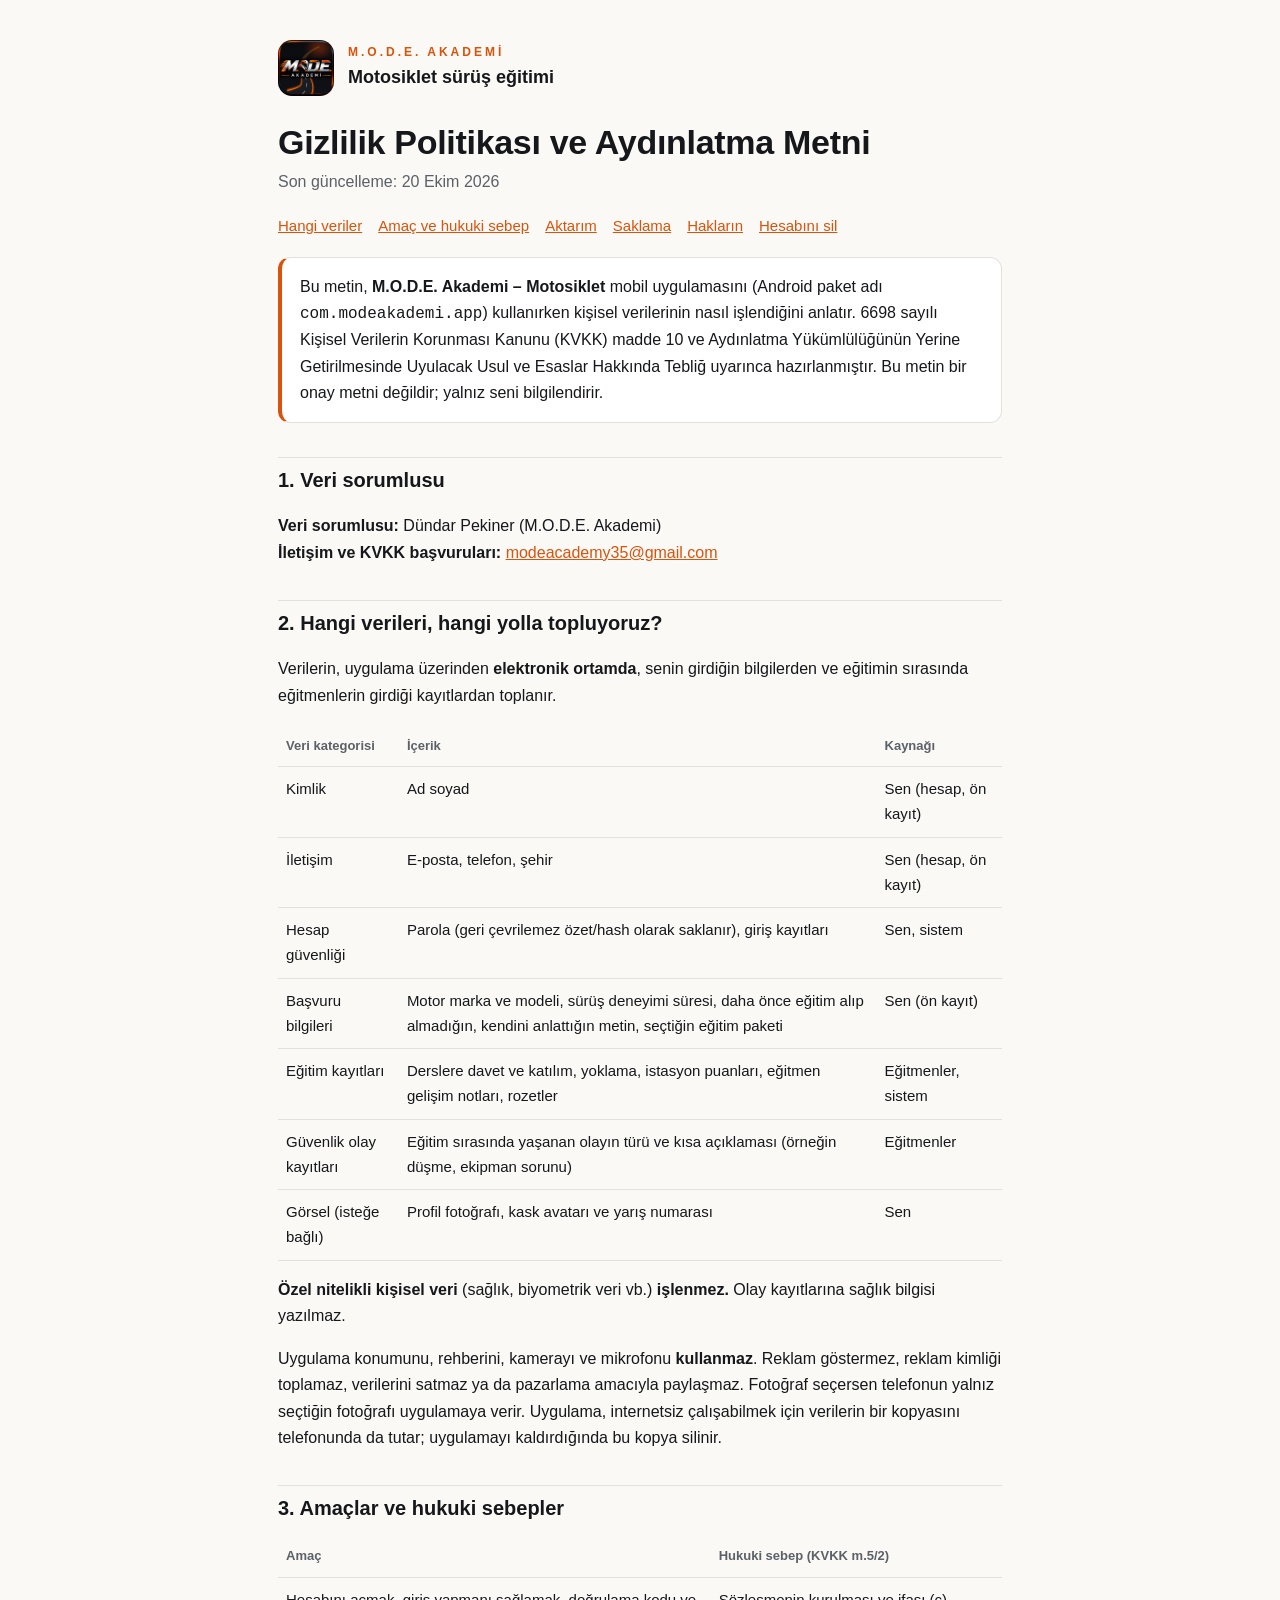
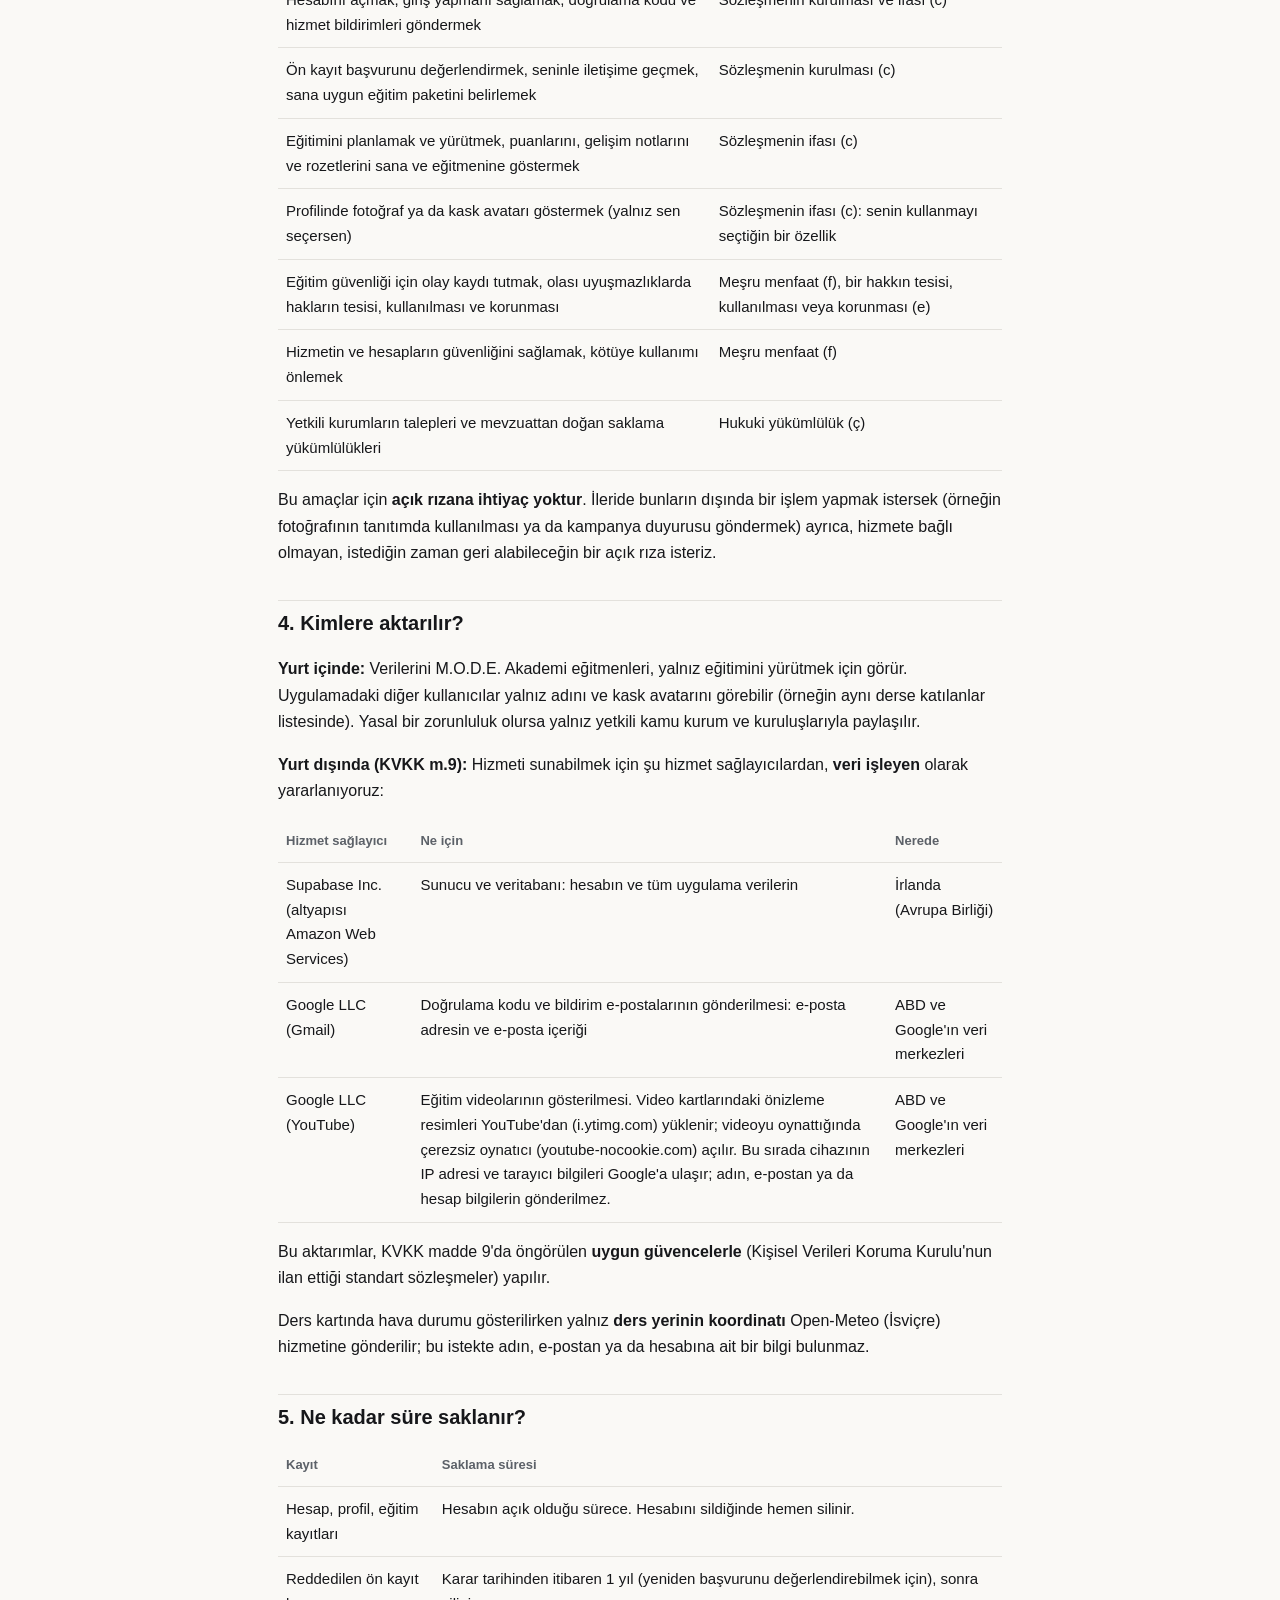
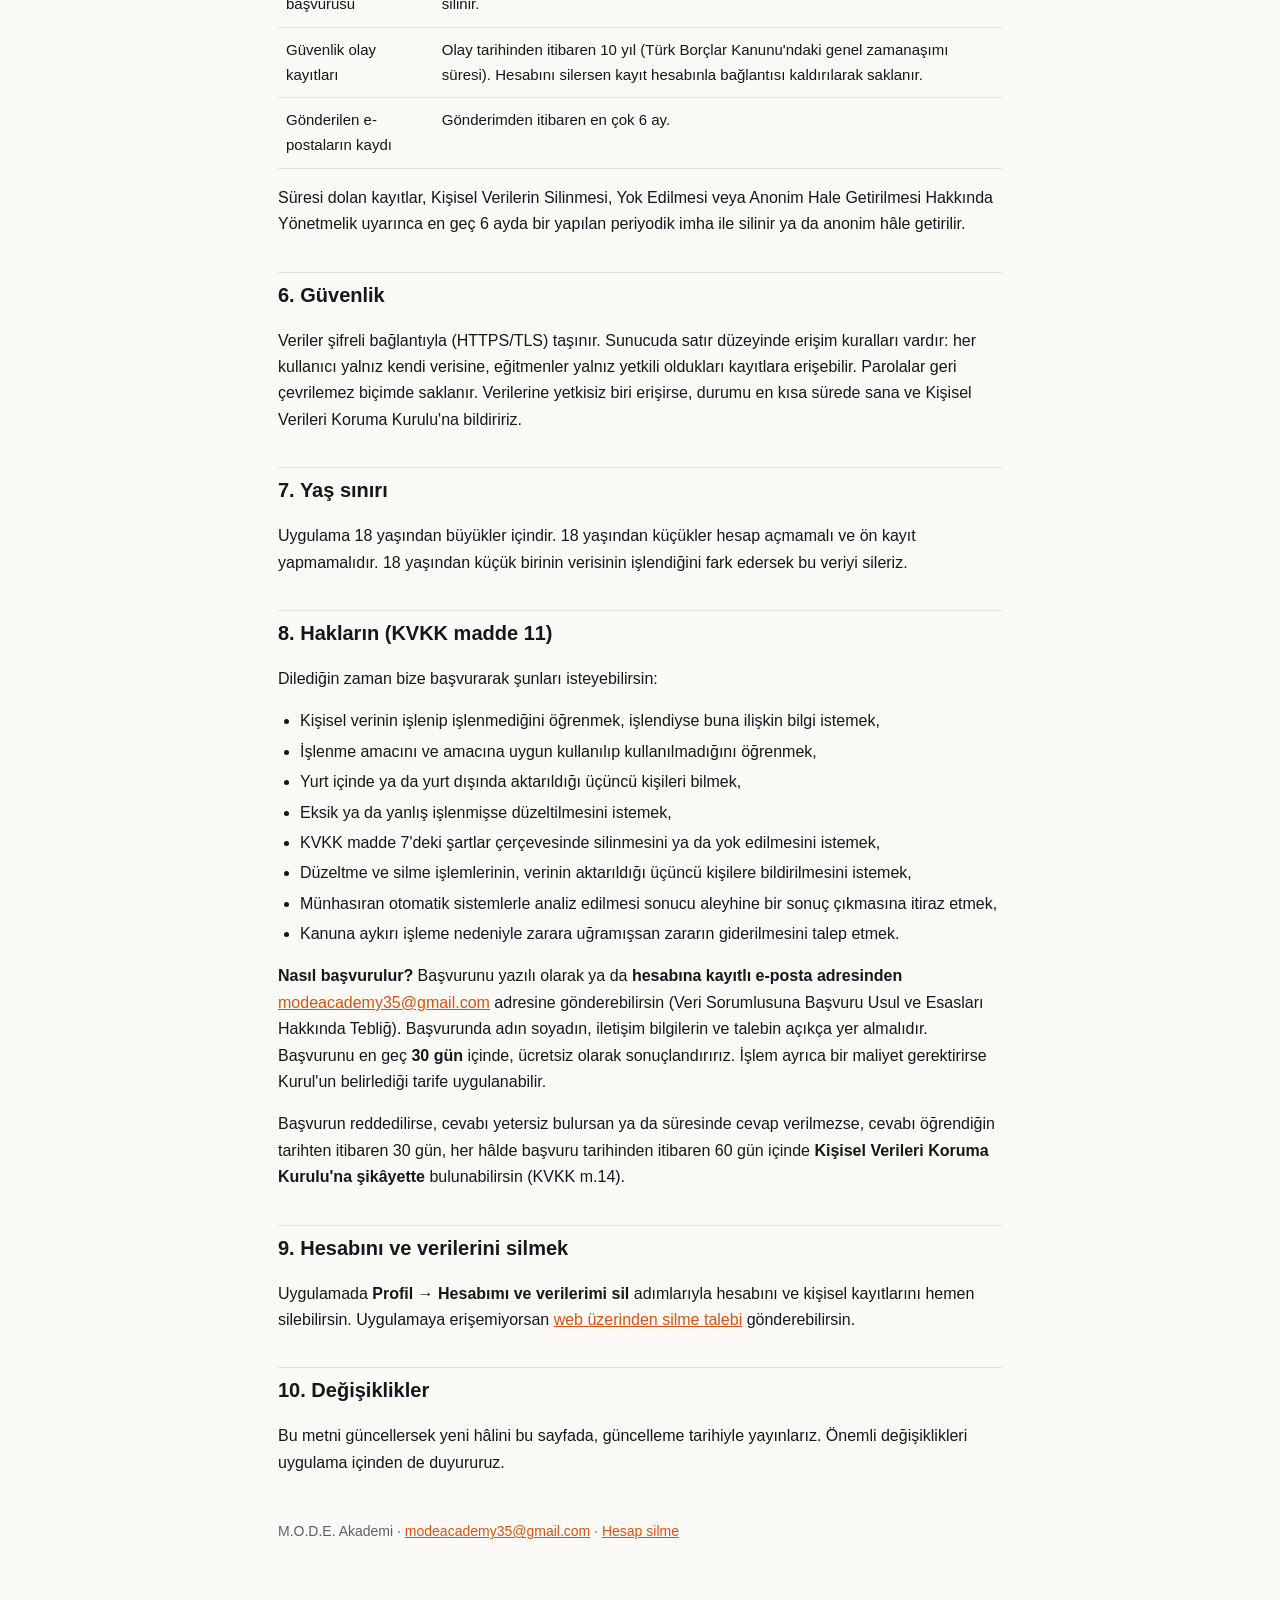
==== index.html @ f91e5f1d "Gizlilik: YouTube önizleme resimlerinin yüklenmesi doğru anlatıldı" ====
<!doctype html>
<html lang="tr">
<head>
<meta charset="utf-8">
<meta name="viewport" content="width=device-width,initial-scale=1">
<title>Gizlilik Politikası · M.O.D.E. Akademi</title>
<meta name="description" content="M.O.D.E. Akademi motosiklet sürüş eğitimi uygulamasının gizlilik politikası ve KVKK aydınlatma metni.">
<link rel="stylesheet" href="stil.css">
<link rel="icon" href="logo.png">
</head>
<body><div class="w">
<header><img src="logo.png" alt="M.O.D.E. Akademi logosu"><div><div class="k">M.O.D.E. Akademi</div><div class="t">Motosiklet sürüş eğitimi</div></div></header>

<h1>Gizlilik Politikası ve Aydınlatma Metni</h1>
<div class="mu">Son güncelleme: 20 Ekim 2026</div>
<nav><a href="#veriler">Hangi veriler</a><a href="#amac">Amaç ve hukuki sebep</a><a href="#aktarim">Aktarım</a><a href="#sure">Saklama</a><a href="#haklar">Hakların</a><a href="hesap-silme.html">Hesabını sil</a></nav>

<div class="box">Bu metin, <b>M.O.D.E. Akademi – Motosiklet</b> mobil uygulamasını (Android paket adı <code>com.modeakademi.app</code>) kullanırken kişisel verilerinin nasıl işlendiğini anlatır. 6698 sayılı Kişisel Verilerin Korunması Kanunu (KVKK) madde 10 ve Aydınlatma Yükümlülüğünün Yerine Getirilmesinde Uyulacak Usul ve Esaslar Hakkında Tebliğ uyarınca hazırlanmıştır. Bu metin bir onay metni değildir; yalnız seni bilgilendirir.</div>

<h2>1. Veri sorumlusu</h2>
<p><b>Veri sorumlusu:</b> Dündar Pekiner (M.O.D.E. Akademi)<br>
<b>İletişim ve KVKK başvuruları:</b> <a href="mailto:modeacademy35@gmail.com">modeacademy35@gmail.com</a></p>

<h2 id="veriler">2. Hangi verileri, hangi yolla topluyoruz?</h2>
<p>Verilerin, uygulama üzerinden <b>elektronik ortamda</b>, senin girdiğin bilgilerden ve eğitimin sırasında eğitmenlerin girdiği kayıtlardan toplanır.</p>
<table>
<thead><tr><th>Veri kategorisi</th><th>İçerik</th><th>Kaynağı</th></tr></thead>
<tbody>
<tr><td>Kimlik</td><td>Ad soyad</td><td>Sen (hesap, ön kayıt)</td></tr>
<tr><td>İletişim</td><td>E-posta, telefon, şehir</td><td>Sen (hesap, ön kayıt)</td></tr>
<tr><td>Hesap güvenliği</td><td>Parola (geri çevrilemez özet/hash olarak saklanır), giriş kayıtları</td><td>Sen, sistem</td></tr>
<tr><td>Başvuru bilgileri</td><td>Motor marka ve modeli, sürüş deneyimi süresi, daha önce eğitim alıp almadığın, kendini anlattığın metin, seçtiğin eğitim paketi</td><td>Sen (ön kayıt)</td></tr>
<tr><td>Eğitim kayıtları</td><td>Derslere davet ve katılım, yoklama, istasyon puanları, eğitmen gelişim notları, rozetler</td><td>Eğitmenler, sistem</td></tr>
<tr><td>Güvenlik olay kayıtları</td><td>Eğitim sırasında yaşanan olayın türü ve kısa açıklaması (örneğin düşme, ekipman sorunu)</td><td>Eğitmenler</td></tr>
<tr><td>Görsel (isteğe bağlı)</td><td>Profil fotoğrafı, kask avatarı ve yarış numarası</td><td>Sen</td></tr>
</tbody>
</table>
<p><b>Özel nitelikli kişisel veri</b> (sağlık, biyometrik veri vb.) <b>işlenmez.</b> Olay kayıtlarına sağlık bilgisi yazılmaz.</p>
<p>Uygulama konumunu, rehberini, kamerayı ve mikrofonu <b>kullanmaz</b>. Reklam göstermez, reklam kimliği toplamaz, verilerini satmaz ya da pazarlama amacıyla paylaşmaz. Fotoğraf seçersen telefonun yalnız seçtiğin fotoğrafı uygulamaya verir. Uygulama, internetsiz çalışabilmek için verilerin bir kopyasını telefonunda da tutar; uygulamayı kaldırdığında bu kopya silinir.</p>

<h2 id="amac">3. Amaçlar ve hukuki sebepler</h2>
<table>
<thead><tr><th>Amaç</th><th>Hukuki sebep (KVKK m.5/2)</th></tr></thead>
<tbody>
<tr><td>Hesabını açmak, giriş yapmanı sağlamak, doğrulama kodu ve hizmet bildirimleri göndermek</td><td>Sözleşmenin kurulması ve ifası (c)</td></tr>
<tr><td>Ön kayıt başvurunu değerlendirmek, seninle iletişime geçmek, sana uygun eğitim paketini belirlemek</td><td>Sözleşmenin kurulması (c)</td></tr>
<tr><td>Eğitimini planlamak ve yürütmek, puanlarını, gelişim notlarını ve rozetlerini sana ve eğitmenine göstermek</td><td>Sözleşmenin ifası (c)</td></tr>
<tr><td>Profilinde fotoğraf ya da kask avatarı göstermek (yalnız sen seçersen)</td><td>Sözleşmenin ifası (c): senin kullanmayı seçtiğin bir özellik</td></tr>
<tr><td>Eğitim güvenliği için olay kaydı tutmak, olası uyuşmazlıklarda hakların tesisi, kullanılması ve korunması</td><td>Meşru menfaat (f), bir hakkın tesisi, kullanılması veya korunması (e)</td></tr>
<tr><td>Hizmetin ve hesapların güvenliğini sağlamak, kötüye kullanımı önlemek</td><td>Meşru menfaat (f)</td></tr>
<tr><td>Yetkili kurumların talepleri ve mevzuattan doğan saklama yükümlülükleri</td><td>Hukuki yükümlülük (ç)</td></tr>
</tbody>
</table>
<p>Bu amaçlar için <b>açık rızana ihtiyaç yoktur</b>. İleride bunların dışında bir işlem yapmak istersek (örneğin fotoğrafının tanıtımda kullanılması ya da kampanya duyurusu göndermek) ayrıca, hizmete bağlı olmayan, istediğin zaman geri alabileceğin bir açık rıza isteriz.</p>

<h2 id="aktarim">4. Kimlere aktarılır?</h2>
<p><b>Yurt içinde:</b> Verilerini M.O.D.E. Akademi eğitmenleri, yalnız eğitimini yürütmek için görür. Uygulamadaki diğer kullanıcılar yalnız adını ve kask avatarını görebilir (örneğin aynı derse katılanlar listesinde). Yasal bir zorunluluk olursa yalnız yetkili kamu kurum ve kuruluşlarıyla paylaşılır.</p>
<p><b>Yurt dışında (KVKK m.9):</b> Hizmeti sunabilmek için şu hizmet sağlayıcılardan, <b>veri işleyen</b> olarak yararlanıyoruz:</p>
<table>
<thead><tr><th>Hizmet sağlayıcı</th><th>Ne için</th><th>Nerede</th></tr></thead>
<tbody>
<tr><td>Supabase Inc. (altyapısı Amazon Web Services)</td><td>Sunucu ve veritabanı: hesabın ve tüm uygulama verilerin</td><td>İrlanda (Avrupa Birliği)</td></tr>
<tr><td>Google LLC (Gmail)</td><td>Doğrulama kodu ve bildirim e-postalarının gönderilmesi: e-posta adresin ve e-posta içeriği</td><td>ABD ve Google'ın veri merkezleri</td></tr>
<tr><td>Google LLC (YouTube)</td><td>Eğitim videolarının gösterilmesi. Video kartlarındaki önizleme resimleri YouTube'dan (i.ytimg.com) yüklenir; videoyu oynattığında çerezsiz oynatıcı (youtube-nocookie.com) açılır. Bu sırada cihazının IP adresi ve tarayıcı bilgileri Google'a ulaşır; adın, e-postan ya da hesap bilgilerin gönderilmez.</td><td>ABD ve Google'ın veri merkezleri</td></tr>
</tbody>
</table>
<p>Bu aktarımlar, KVKK madde 9'da öngörülen <b>uygun güvencelerle</b> (Kişisel Verileri Koruma Kurulu'nun ilan ettiği standart sözleşmeler) yapılır.</p>
<p>Ders kartında hava durumu gösterilirken yalnız <b>ders yerinin koordinatı</b> Open-Meteo (İsviçre) hizmetine gönderilir; bu istekte adın, e-postan ya da hesabına ait bir bilgi bulunmaz.</p>

<h2 id="sure">5. Ne kadar süre saklanır?</h2>
<table>
<thead><tr><th>Kayıt</th><th>Saklama süresi</th></tr></thead>
<tbody>
<tr><td>Hesap, profil, eğitim kayıtları</td><td>Hesabın açık olduğu sürece. Hesabını sildiğinde hemen silinir.</td></tr>
<tr><td>Reddedilen ön kayıt başvurusu</td><td>Karar tarihinden itibaren 1 yıl (yeniden başvurunu değerlendirebilmek için), sonra silinir.</td></tr>
<tr><td>Güvenlik olay kayıtları</td><td>Olay tarihinden itibaren 10 yıl (Türk Borçlar Kanunu'ndaki genel zamanaşımı süresi). Hesabını silersen kayıt hesabınla bağlantısı kaldırılarak saklanır.</td></tr>
<tr><td>Gönderilen e-postaların kaydı</td><td>Gönderimden itibaren en çok 6 ay.</td></tr>
</tbody>
</table>
<p>Süresi dolan kayıtlar, Kişisel Verilerin Silinmesi, Yok Edilmesi veya Anonim Hale Getirilmesi Hakkında Yönetmelik uyarınca en geç 6 ayda bir yapılan periyodik imha ile silinir ya da anonim hâle getirilir.</p>

<h2>6. Güvenlik</h2>
<p>Veriler şifreli bağlantıyla (HTTPS/TLS) taşınır. Sunucuda satır düzeyinde erişim kuralları vardır: her kullanıcı yalnız kendi verisine, eğitmenler yalnız yetkili oldukları kayıtlara erişebilir. Parolalar geri çevrilemez biçimde saklanır. Verilerine yetkisiz biri erişirse, durumu en kısa sürede sana ve Kişisel Verileri Koruma Kurulu'na bildiririz.</p>

<h2>7. Yaş sınırı</h2>
<p>Uygulama 18 yaşından büyükler içindir. 18 yaşından küçükler hesap açmamalı ve ön kayıt yapmamalıdır. 18 yaşından küçük birinin verisinin işlendiğini fark edersek bu veriyi sileriz.</p>

<h2 id="haklar">8. Hakların (KVKK madde 11)</h2>
<p>Dilediğin zaman bize başvurarak şunları isteyebilirsin:</p>
<ul>
<li>Kişisel verinin işlenip işlenmediğini öğrenmek, işlendiyse buna ilişkin bilgi istemek,</li>
<li>İşlenme amacını ve amacına uygun kullanılıp kullanılmadığını öğrenmek,</li>
<li>Yurt içinde ya da yurt dışında aktarıldığı üçüncü kişileri bilmek,</li>
<li>Eksik ya da yanlış işlenmişse düzeltilmesini istemek,</li>
<li>KVKK madde 7'deki şartlar çerçevesinde silinmesini ya da yok edilmesini istemek,</li>
<li>Düzeltme ve silme işlemlerinin, verinin aktarıldığı üçüncü kişilere bildirilmesini istemek,</li>
<li>Münhasıran otomatik sistemlerle analiz edilmesi sonucu aleyhine bir sonuç çıkmasına itiraz etmek,</li>
<li>Kanuna aykırı işleme nedeniyle zarara uğramışsan zararın giderilmesini talep etmek.</li>
</ul>
<p><b>Nasıl başvurulur?</b> Başvurunu yazılı olarak ya da <b>hesabına kayıtlı e-posta adresinden</b> <a href="mailto:modeacademy35@gmail.com">modeacademy35@gmail.com</a> adresine gönderebilirsin (Veri Sorumlusuna Başvuru Usul ve Esasları Hakkında Tebliğ). Başvurunda adın soyadın, iletişim bilgilerin ve talebin açıkça yer almalıdır. Başvurunu en geç <b>30 gün</b> içinde, ücretsiz olarak sonuçlandırırız. İşlem ayrıca bir maliyet gerektirirse Kurul'un belirlediği tarife uygulanabilir.</p>
<p>Başvurun reddedilirse, cevabı yetersiz bulursan ya da süresinde cevap verilmezse, cevabı öğrendiğin tarihten itibaren 30 gün, her hâlde başvuru tarihinden itibaren 60 gün içinde <b>Kişisel Verileri Koruma Kurulu'na şikâyette</b> bulunabilirsin (KVKK m.14).</p>

<h2>9. Hesabını ve verilerini silmek</h2>
<p>Uygulamada <b>Profil → Hesabımı ve verilerimi sil</b> adımlarıyla hesabını ve kişisel kayıtlarını hemen silebilirsin. Uygulamaya erişemiyorsan <a href="hesap-silme.html">web üzerinden silme talebi</a> gönderebilirsin.</p>

<h2>10. Değişiklikler</h2>
<p>Bu metni güncellersek yeni hâlini bu sayfada, güncelleme tarihiyle yayınlarız. Önemli değişiklikleri uygulama içinden de duyururuz.</p>

<footer>M.O.D.E. Akademi · <a href="mailto:modeacademy35@gmail.com">modeacademy35@gmail.com</a> · <a href="hesap-silme.html">Hesap silme</a></footer>
</div></body>
</html>
---- stil.css ----
:root{--bg:#0F1012;--sf:#181A1D;--ln:#2C3035;--tx:#F4F3EF;--mu:#A0A5AB;--ac:#FF6B1A}
@media (prefers-color-scheme:light){:root{--bg:#FAF9F6;--sf:#FFFFFF;--ln:#E3E1DC;--tx:#16171A;--mu:#5C6168;--ac:#D9530C}}
*{box-sizing:border-box}
html{-webkit-text-size-adjust:100%}
body{margin:0;background:var(--bg);color:var(--tx);font:16px/1.65 -apple-system,'Segoe UI',Roboto,'Helvetica Neue',Arial,sans-serif}
.w{max-width:760px;margin:0 auto;padding:40px 18px 64px}
header{display:flex;align-items:center;gap:14px;margin-bottom:28px}
header img{width:56px;height:56px;border-radius:14px}
header .k{font-size:12px;font-weight:700;letter-spacing:3px;text-transform:uppercase;color:var(--ac)}
header .t{font-weight:700;font-size:18px}
h1{font-size:34px;line-height:1.1;margin:0 0 8px;letter-spacing:-.3px}
h2{font-size:20px;margin:34px 0 10px;padding-top:6px;border-top:1px solid var(--ln)}
.mu{color:var(--mu)}
.box{background:var(--sf);border:1px solid var(--ln);border-left:4px solid var(--ac);border-radius:12px;padding:16px 18px;margin:18px 0}
table{width:100%;border-collapse:collapse;margin:10px 0;font-size:15px}
th,td{text-align:left;vertical-align:top;padding:10px 8px;border-bottom:1px solid var(--ln)}
th{color:var(--mu);font-weight:600;font-size:13px}
a{color:var(--ac)}
ul,ol{padding-left:22px}li{margin:4px 0}
nav{display:flex;gap:16px;flex-wrap:wrap;margin:18px 0 0;font-size:15px}
footer{margin-top:44px;font-size:14px;color:var(--mu)}
@media (max-width:560px){table,thead,tbody,tr,th,td{display:block}thead{display:none}tr{border-bottom:1px solid var(--ln);padding:8px 0}td{border:0;padding:3px 0}td:first-child{font-weight:700}}
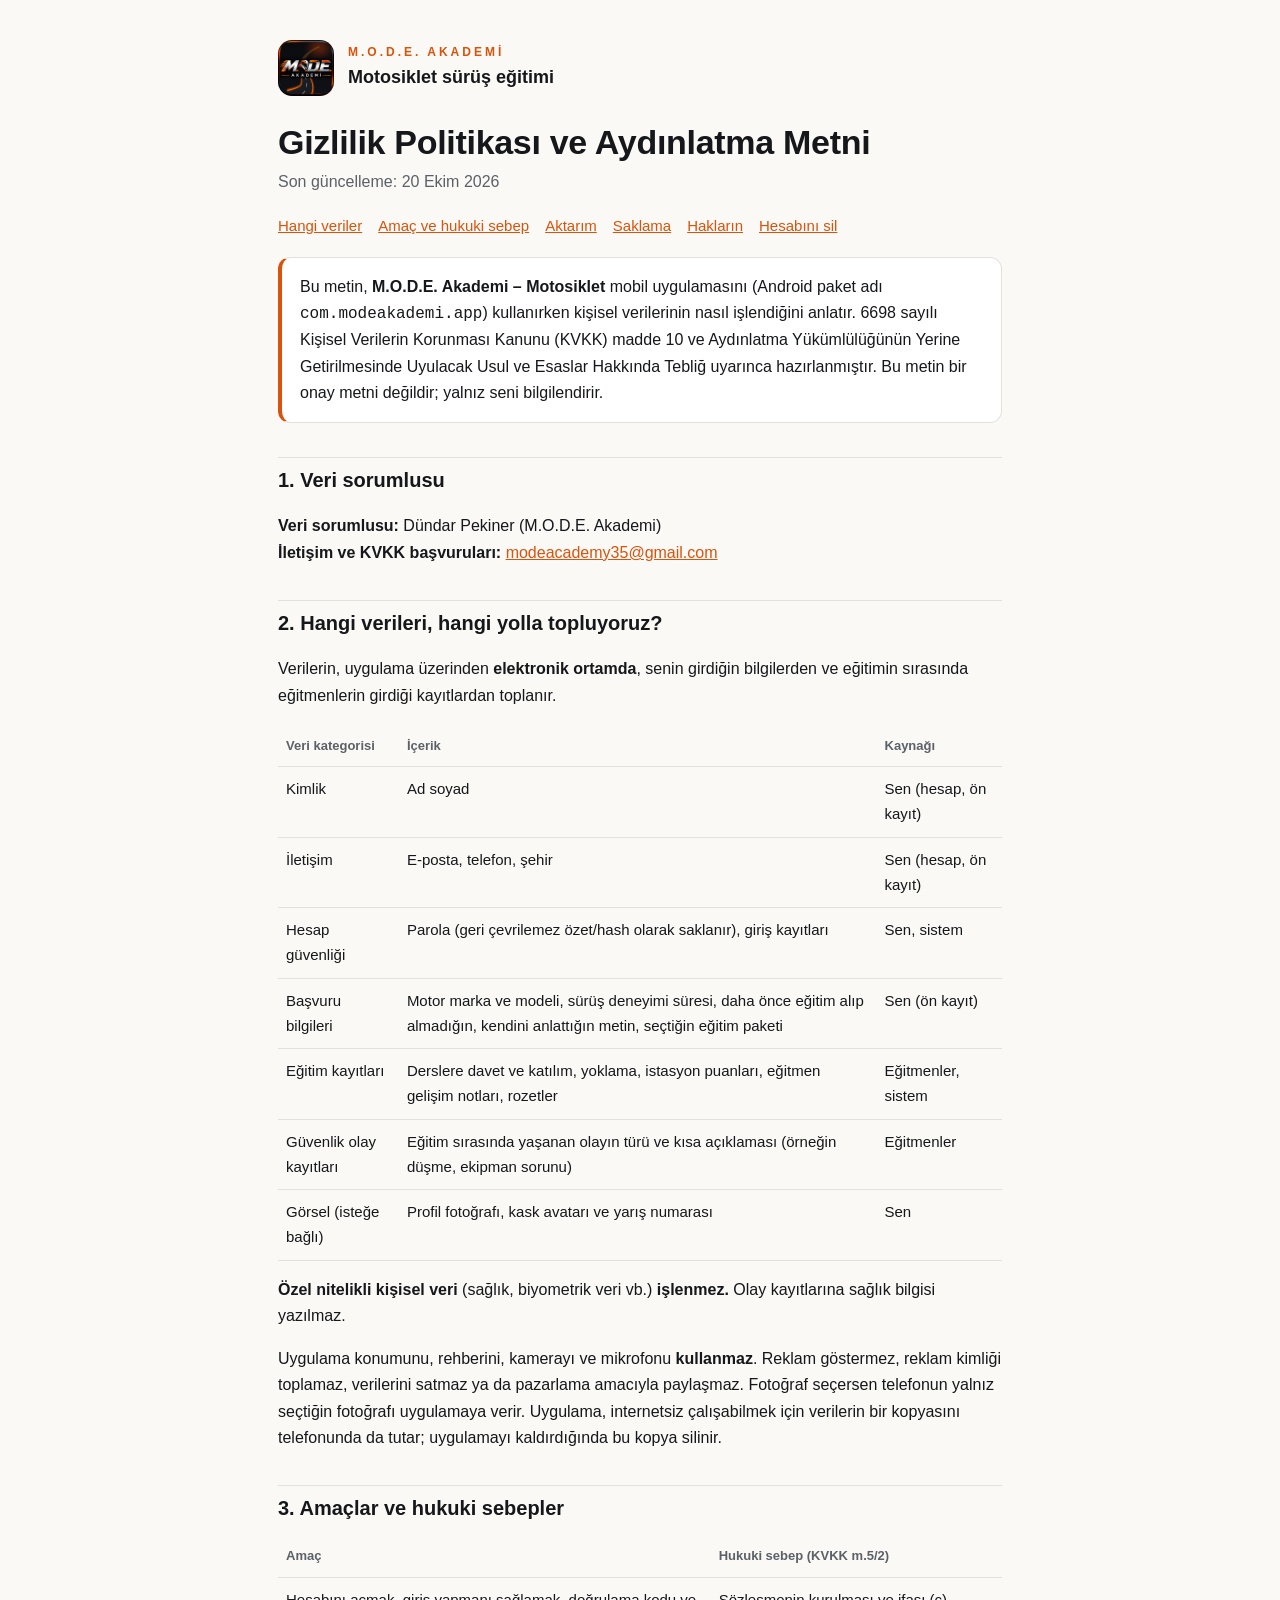
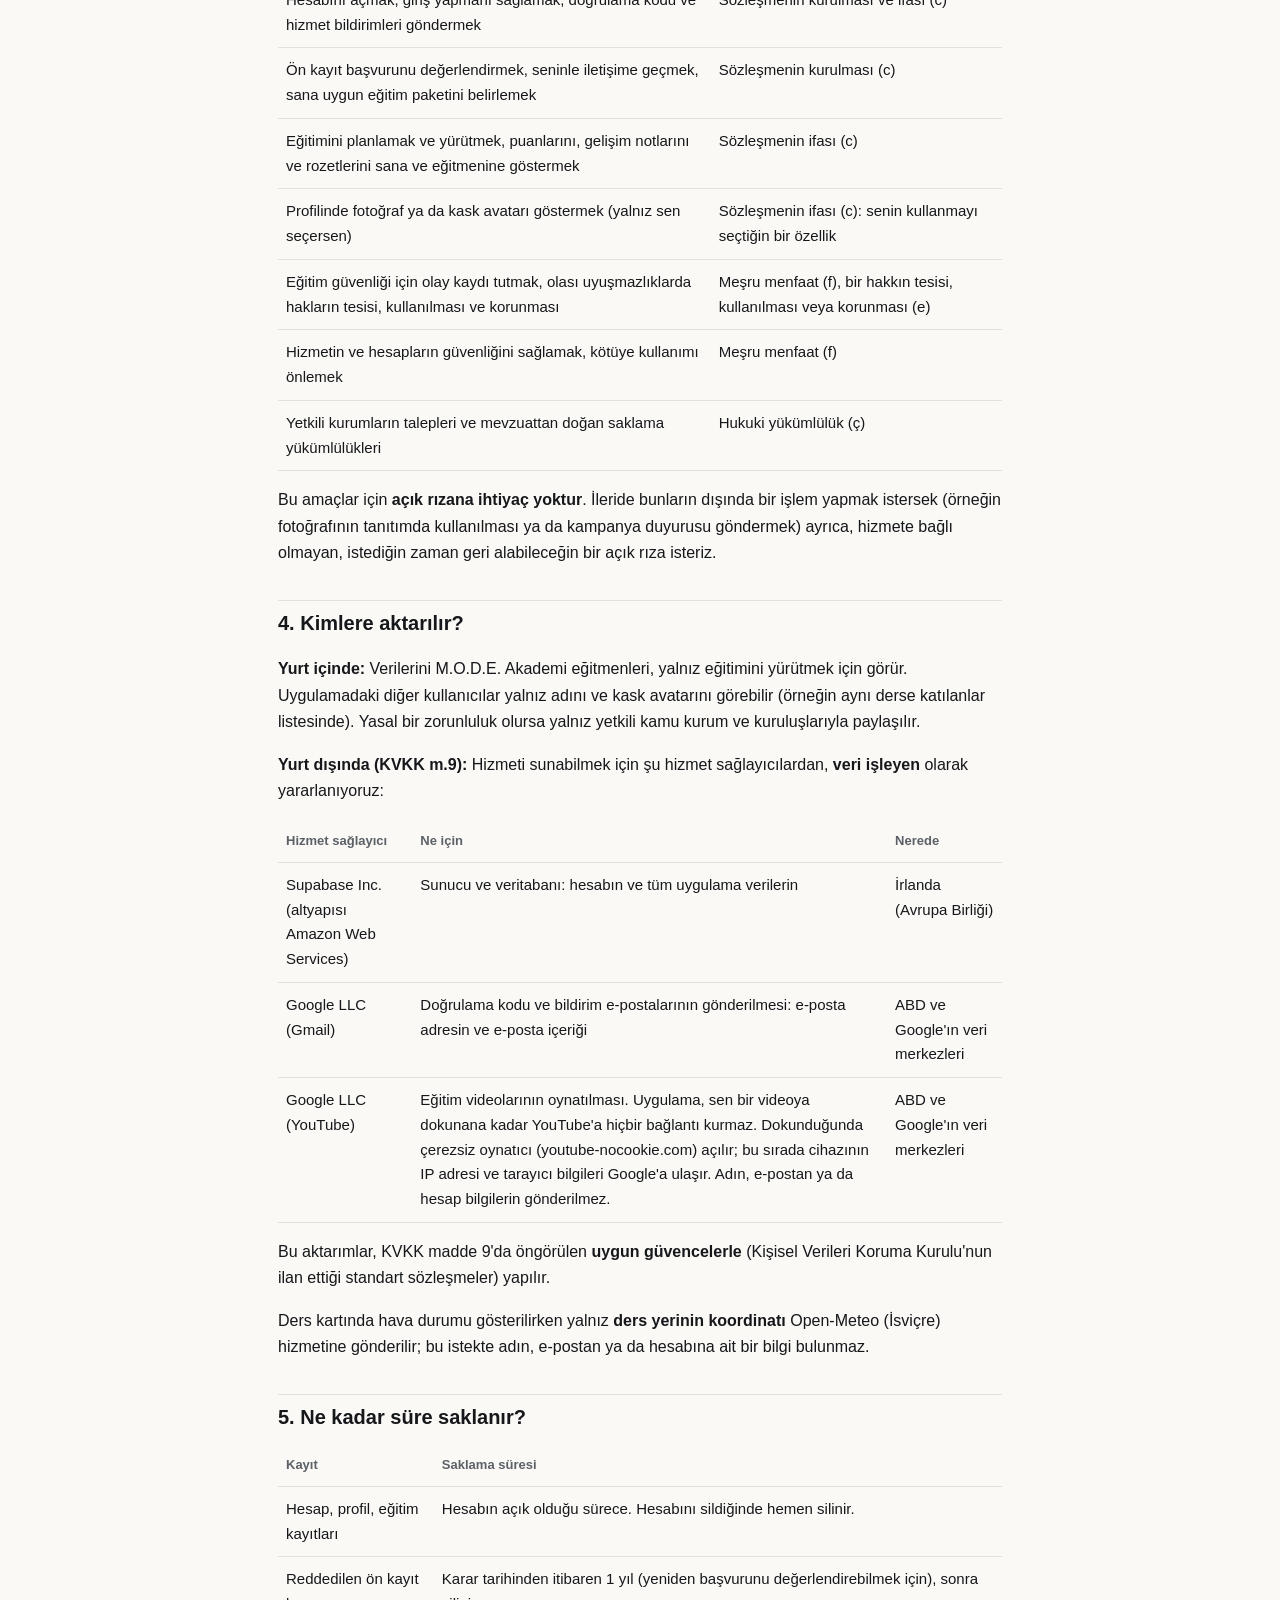
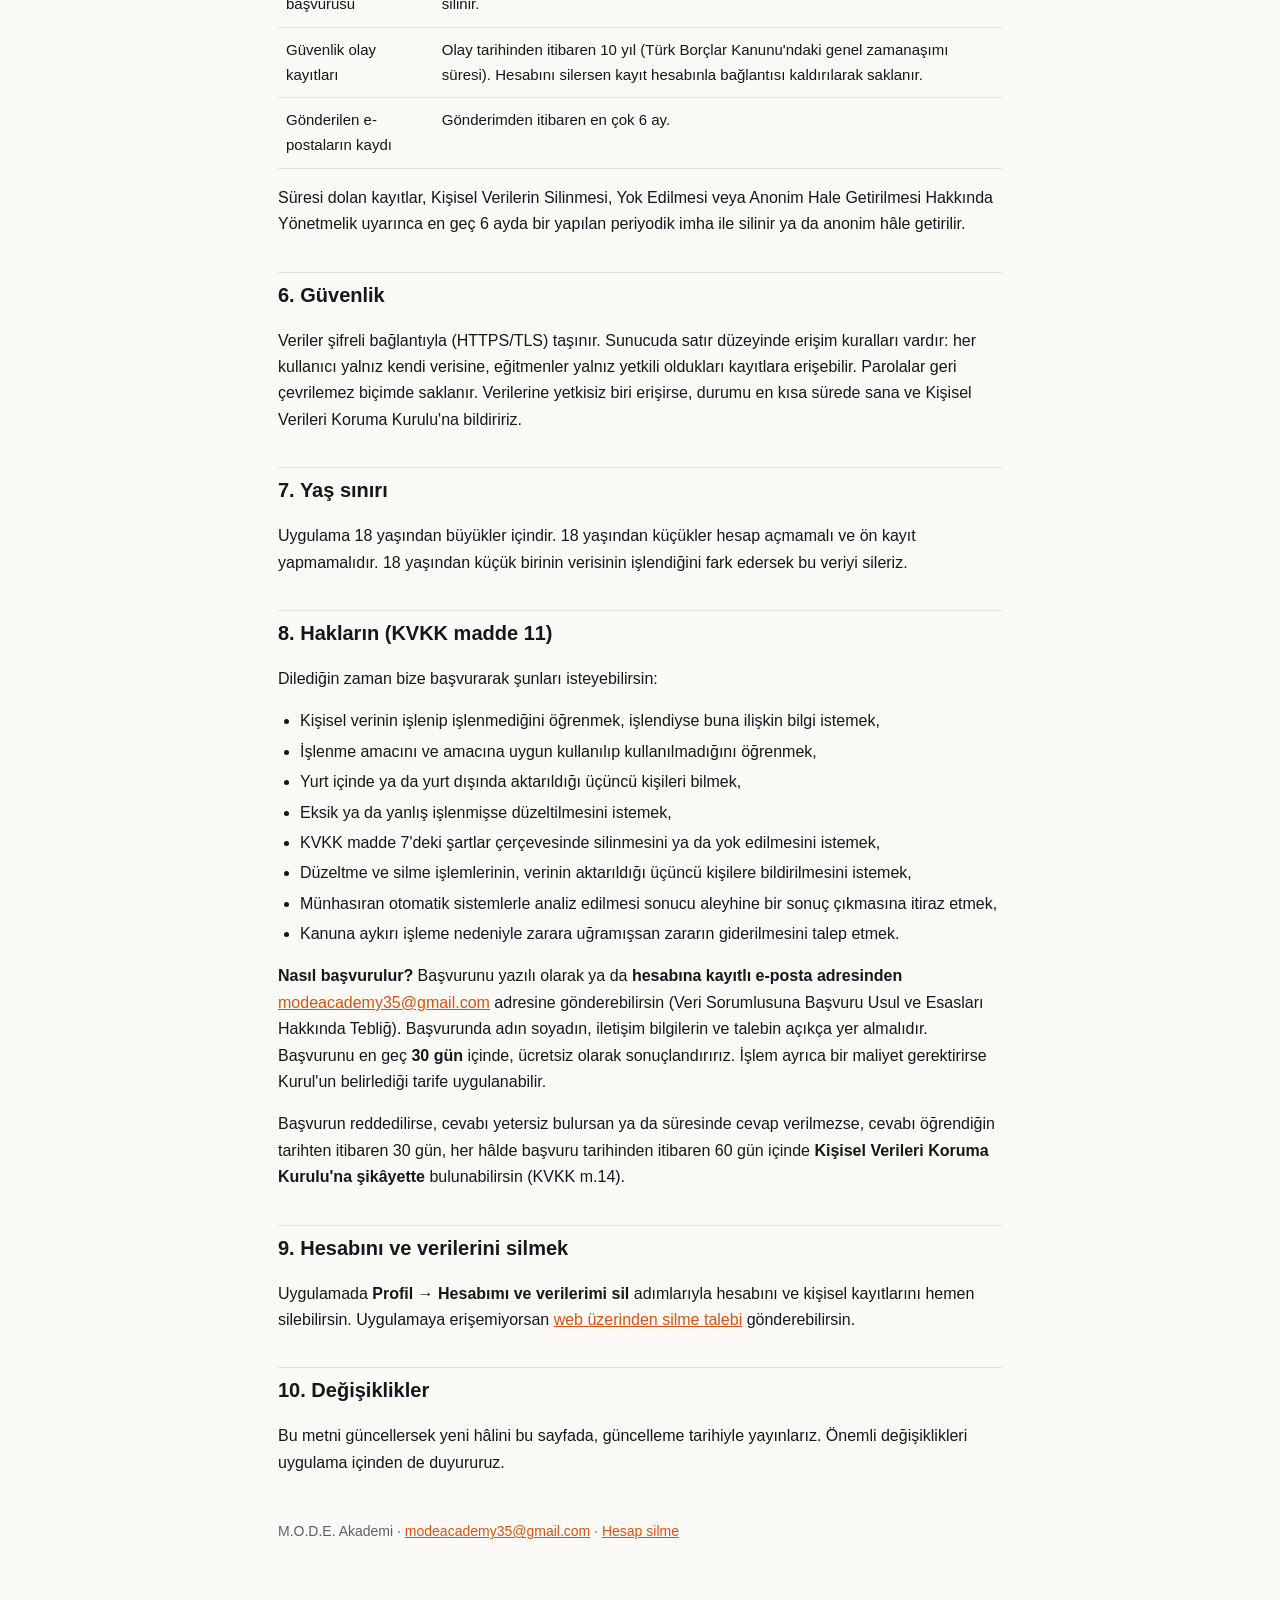
==== commit 09d96e8a: "Gizlilik: YouTube yalnız videoya dokununca" ====
--- a/index.html
+++ b/index.html
@@ -61,7 +61,7 @@
 <tbody>
 <tr><td>Supabase Inc. (altyapısı Amazon Web Services)</td><td>Sunucu ve veritabanı: hesabın ve tüm uygulama verilerin</td><td>İrlanda (Avrupa Birliği)</td></tr>
 <tr><td>Google LLC (Gmail)</td><td>Doğrulama kodu ve bildirim e-postalarının gönderilmesi: e-posta adresin ve e-posta içeriği</td><td>ABD ve Google'ın veri merkezleri</td></tr>
-<tr><td>Google LLC (YouTube)</td><td>Eğitim videolarının gösterilmesi. Video kartlarındaki önizleme resimleri YouTube'dan (i.ytimg.com) yüklenir; videoyu oynattığında çerezsiz oynatıcı (youtube-nocookie.com) açılır. Bu sırada cihazının IP adresi ve tarayıcı bilgileri Google'a ulaşır; adın, e-postan ya da hesap bilgilerin gönderilmez.</td><td>ABD ve Google'ın veri merkezleri</td></tr>
+<tr><td>Google LLC (YouTube)</td><td>Eğitim videolarının oynatılması. Uygulama, sen bir videoya dokunana kadar YouTube'a hiçbir bağlantı kurmaz. Dokunduğunda çerezsiz oynatıcı (youtube-nocookie.com) açılır; bu sırada cihazının IP adresi ve tarayıcı bilgileri Google'a ulaşır. Adın, e-postan ya da hesap bilgilerin gönderilmez.</td><td>ABD ve Google'ın veri merkezleri</td></tr>
 </tbody>
 </table>
 <p>Bu aktarımlar, KVKK madde 9'da öngörülen <b>uygun güvencelerle</b> (Kişisel Verileri Koruma Kurulu'nun ilan ettiği standart sözleşmeler) yapılır.</p>
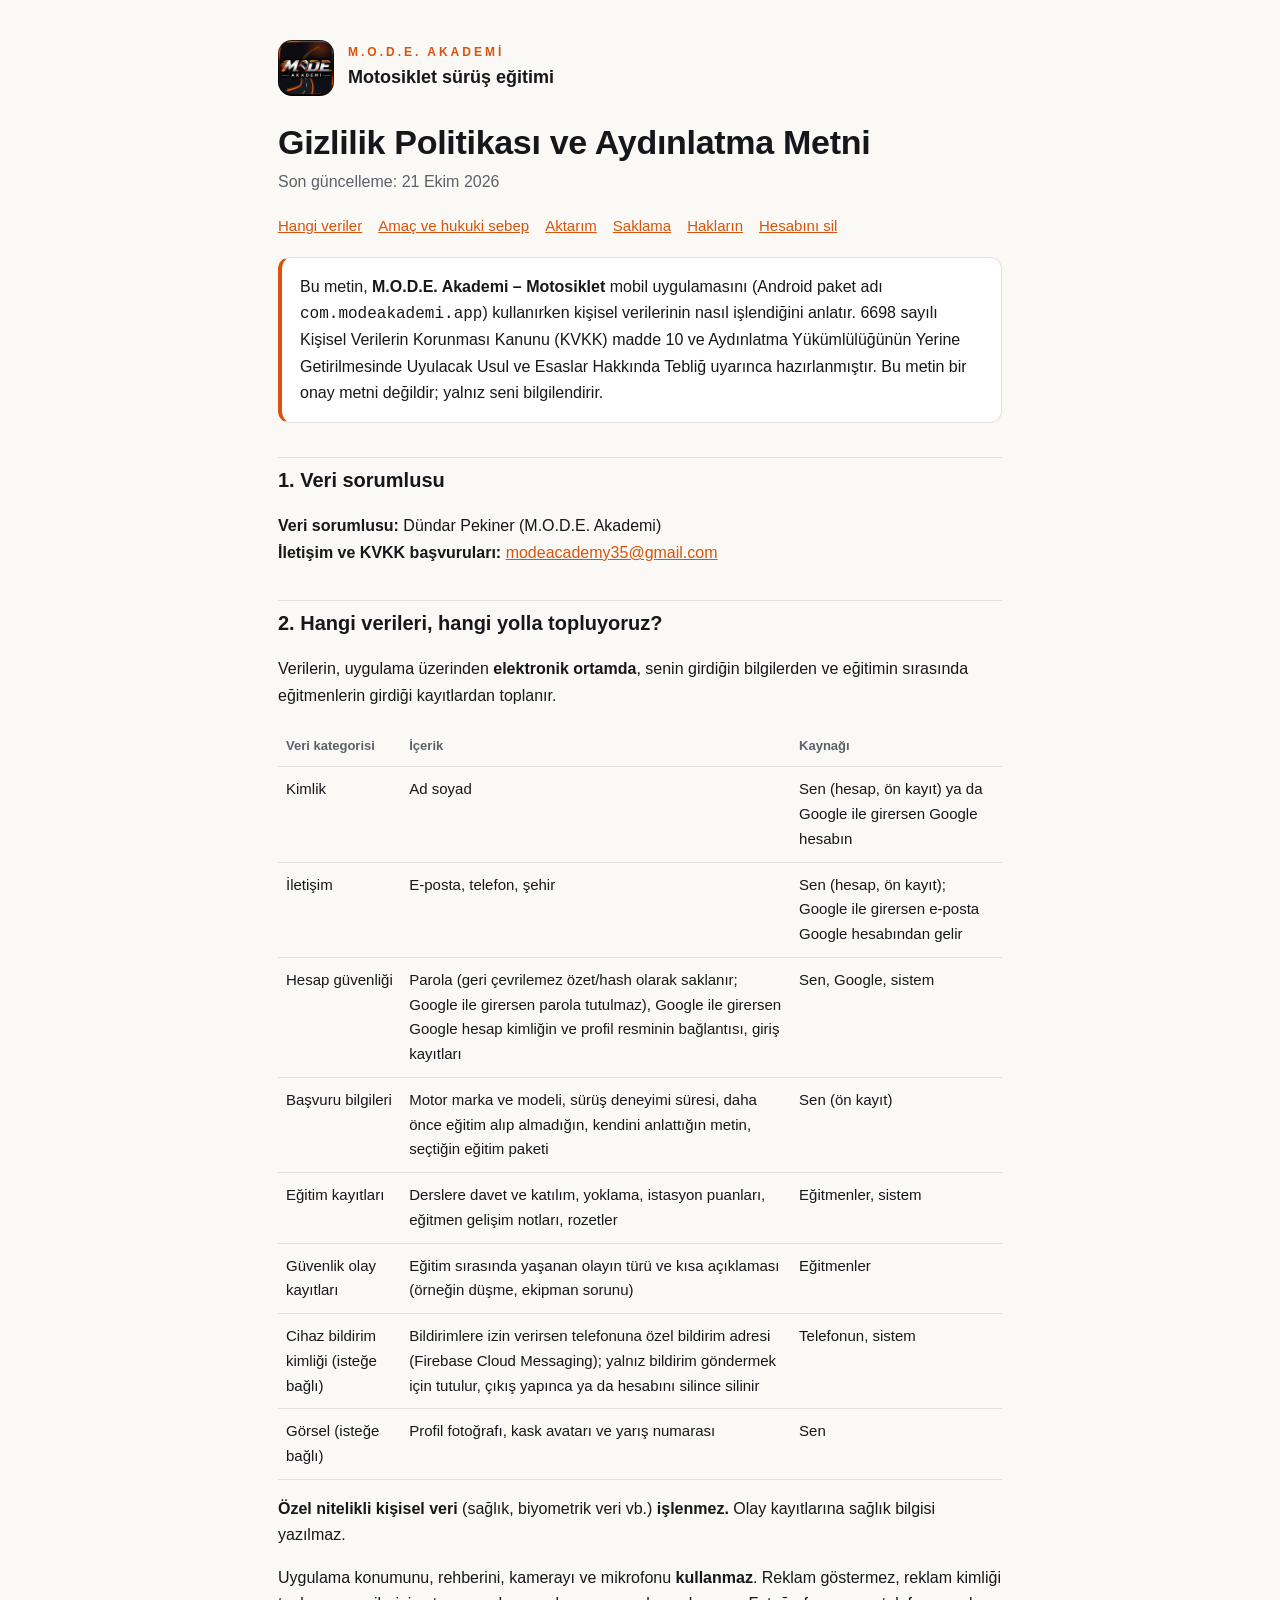
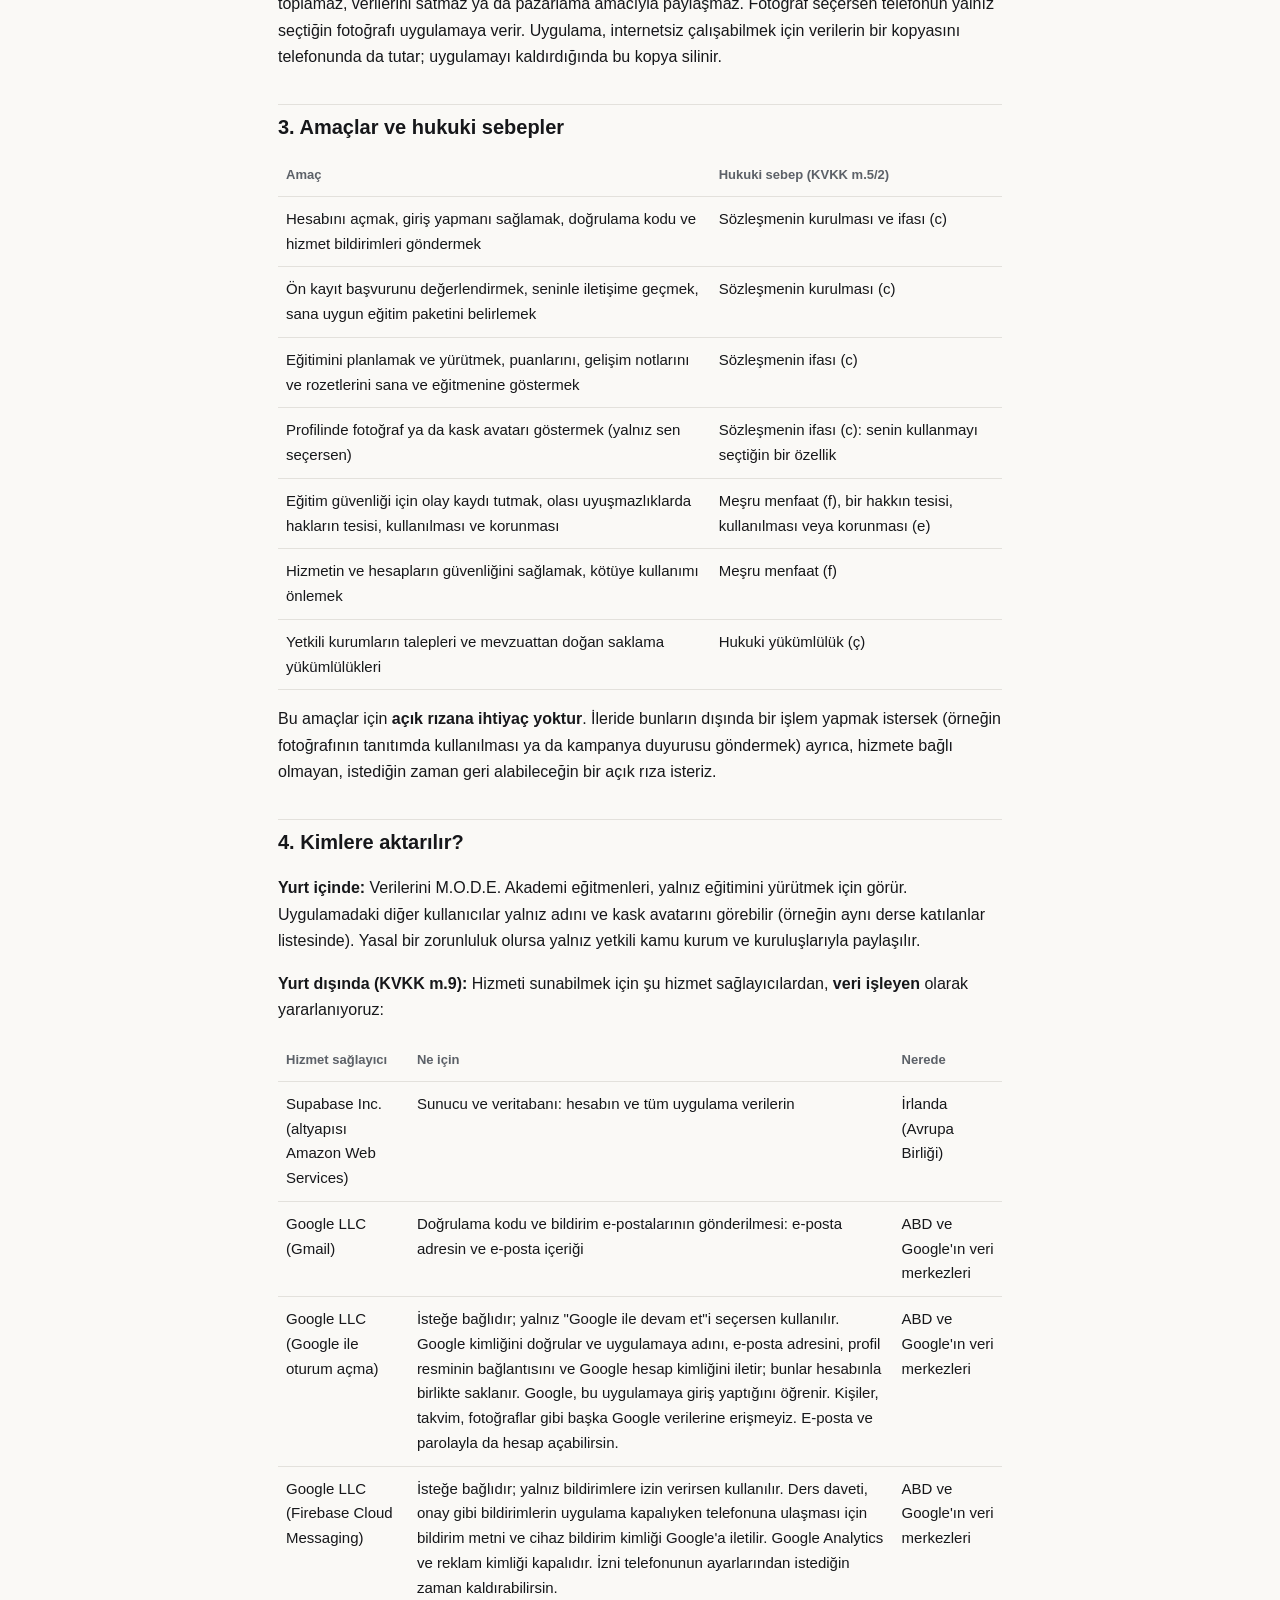
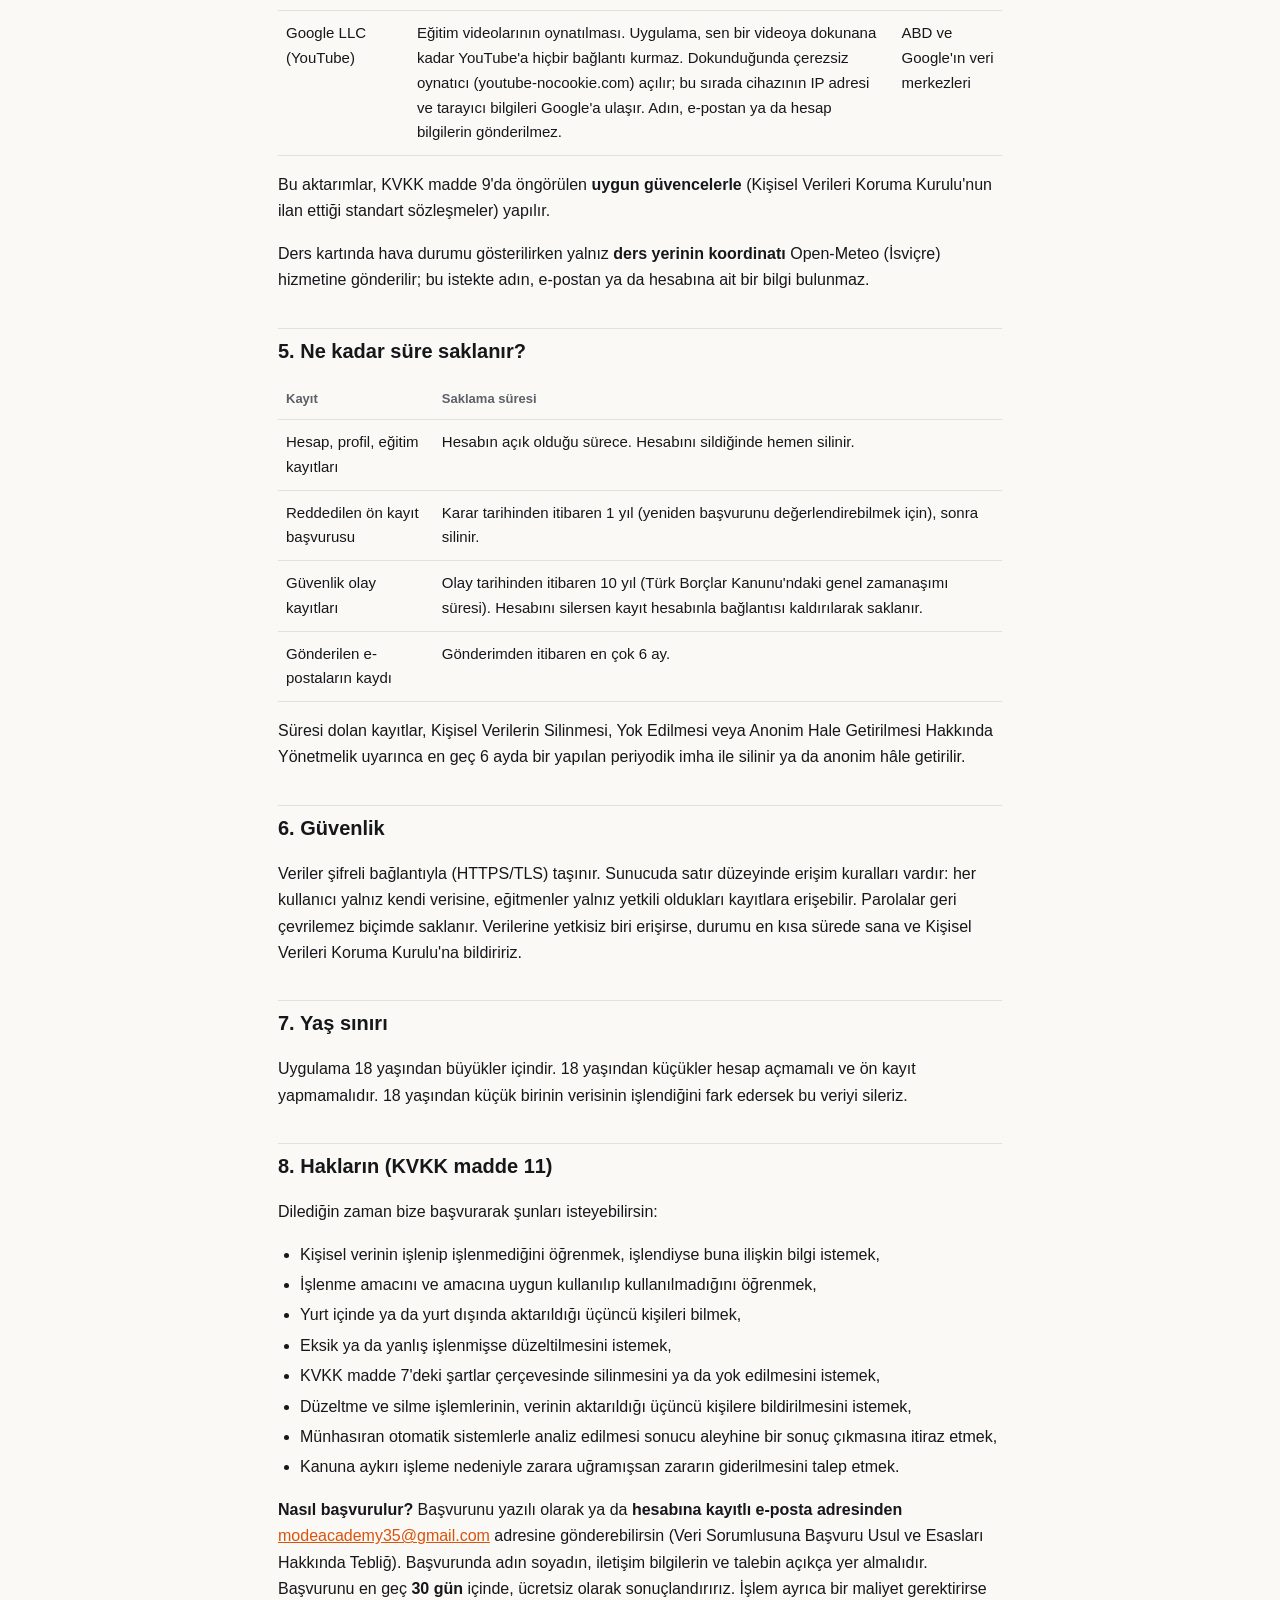
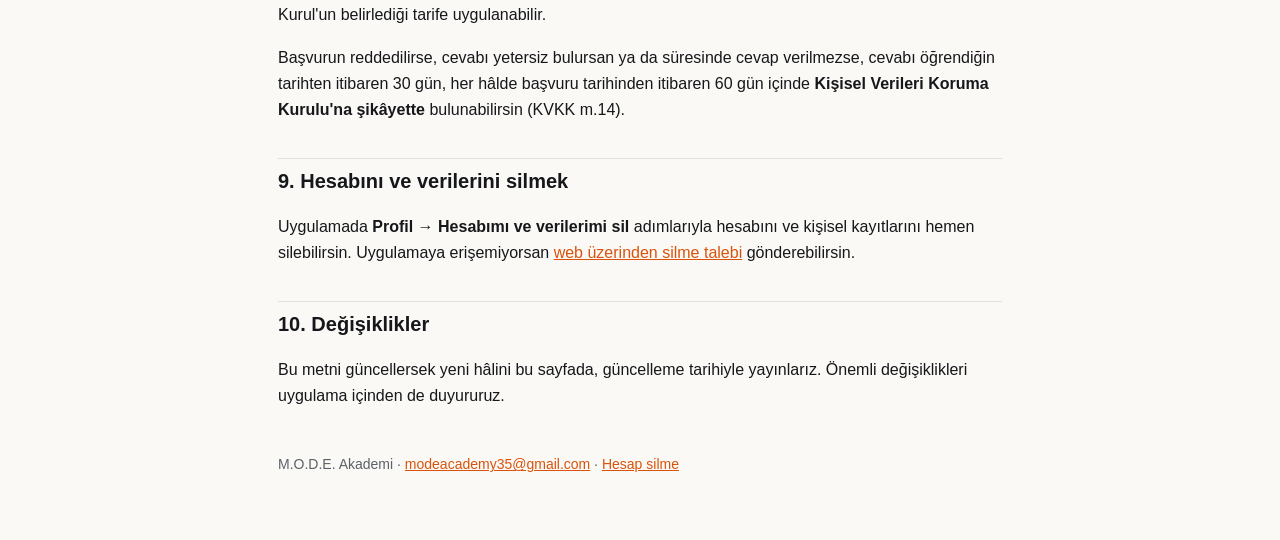
==== commit 2336f829: "Gizlilik: Google ile oturum açma ve Firebase Cloud Messaging (telefon bildirimi) eklendi; 21 Ekim 20" ====
--- a/index.html
+++ b/index.html
@@ -12,7 +12,7 @@
 <header><img src="logo.png" alt="M.O.D.E. Akademi logosu"><div><div class="k">M.O.D.E. Akademi</div><div class="t">Motosiklet sürüş eğitimi</div></div></header>
 
 <h1>Gizlilik Politikası ve Aydınlatma Metni</h1>
-<div class="mu">Son güncelleme: 20 Ekim 2026</div>
+<div class="mu">Son güncelleme: 21 Ekim 2026</div>
 <nav><a href="#veriler">Hangi veriler</a><a href="#amac">Amaç ve hukuki sebep</a><a href="#aktarim">Aktarım</a><a href="#sure">Saklama</a><a href="#haklar">Hakların</a><a href="hesap-silme.html">Hesabını sil</a></nav>
 
 <div class="box">Bu metin, <b>M.O.D.E. Akademi – Motosiklet</b> mobil uygulamasını (Android paket adı <code>com.modeakademi.app</code>) kullanırken kişisel verilerinin nasıl işlendiğini anlatır. 6698 sayılı Kişisel Verilerin Korunması Kanunu (KVKK) madde 10 ve Aydınlatma Yükümlülüğünün Yerine Getirilmesinde Uyulacak Usul ve Esaslar Hakkında Tebliğ uyarınca hazırlanmıştır. Bu metin bir onay metni değildir; yalnız seni bilgilendirir.</div>
@@ -26,12 +26,13 @@
 <table>
 <thead><tr><th>Veri kategorisi</th><th>İçerik</th><th>Kaynağı</th></tr></thead>
 <tbody>
-<tr><td>Kimlik</td><td>Ad soyad</td><td>Sen (hesap, ön kayıt)</td></tr>
-<tr><td>İletişim</td><td>E-posta, telefon, şehir</td><td>Sen (hesap, ön kayıt)</td></tr>
-<tr><td>Hesap güvenliği</td><td>Parola (geri çevrilemez özet/hash olarak saklanır), giriş kayıtları</td><td>Sen, sistem</td></tr>
+<tr><td>Kimlik</td><td>Ad soyad</td><td>Sen (hesap, ön kayıt) ya da Google ile girersen Google hesabın</td></tr>
+<tr><td>İletişim</td><td>E-posta, telefon, şehir</td><td>Sen (hesap, ön kayıt); Google ile girersen e-posta Google hesabından gelir</td></tr>
+<tr><td>Hesap güvenliği</td><td>Parola (geri çevrilemez özet/hash olarak saklanır; Google ile girersen parola tutulmaz), Google ile girersen Google hesap kimliğin ve profil resminin bağlantısı, giriş kayıtları</td><td>Sen, Google, sistem</td></tr>
 <tr><td>Başvuru bilgileri</td><td>Motor marka ve modeli, sürüş deneyimi süresi, daha önce eğitim alıp almadığın, kendini anlattığın metin, seçtiğin eğitim paketi</td><td>Sen (ön kayıt)</td></tr>
 <tr><td>Eğitim kayıtları</td><td>Derslere davet ve katılım, yoklama, istasyon puanları, eğitmen gelişim notları, rozetler</td><td>Eğitmenler, sistem</td></tr>
 <tr><td>Güvenlik olay kayıtları</td><td>Eğitim sırasında yaşanan olayın türü ve kısa açıklaması (örneğin düşme, ekipman sorunu)</td><td>Eğitmenler</td></tr>
+<tr><td>Cihaz bildirim kimliği (isteğe bağlı)</td><td>Bildirimlere izin verirsen telefonuna özel bildirim adresi (Firebase Cloud Messaging); yalnız bildirim göndermek için tutulur, çıkış yapınca ya da hesabını silince silinir</td><td>Telefonun, sistem</td></tr>
 <tr><td>Görsel (isteğe bağlı)</td><td>Profil fotoğrafı, kask avatarı ve yarış numarası</td><td>Sen</td></tr>
 </tbody>
 </table>
@@ -61,6 +62,8 @@
 <tbody>
 <tr><td>Supabase Inc. (altyapısı Amazon Web Services)</td><td>Sunucu ve veritabanı: hesabın ve tüm uygulama verilerin</td><td>İrlanda (Avrupa Birliği)</td></tr>
 <tr><td>Google LLC (Gmail)</td><td>Doğrulama kodu ve bildirim e-postalarının gönderilmesi: e-posta adresin ve e-posta içeriği</td><td>ABD ve Google'ın veri merkezleri</td></tr>
+<tr><td>Google LLC (Google ile oturum açma)</td><td>İsteğe bağlıdır; yalnız "Google ile devam et"i seçersen kullanılır. Google kimliğini doğrular ve uygulamaya adını, e-posta adresini, profil resminin bağlantısını ve Google hesap kimliğini iletir; bunlar hesabınla birlikte saklanır. Google, bu uygulamaya giriş yaptığını öğrenir. Kişiler, takvim, fotoğraflar gibi başka Google verilerine erişmeyiz. E-posta ve parolayla da hesap açabilirsin.</td><td>ABD ve Google'ın veri merkezleri</td></tr>
+<tr><td>Google LLC (Firebase Cloud Messaging)</td><td>İsteğe bağlıdır; yalnız bildirimlere izin verirsen kullanılır. Ders daveti, onay gibi bildirimlerin uygulama kapalıyken telefonuna ulaşması için bildirim metni ve cihaz bildirim kimliği Google'a iletilir. Google Analytics ve reklam kimliği kapalıdır. İzni telefonunun ayarlarından istediğin zaman kaldırabilirsin.</td><td>ABD ve Google'ın veri merkezleri</td></tr>
 <tr><td>Google LLC (YouTube)</td><td>Eğitim videolarının oynatılması. Uygulama, sen bir videoya dokunana kadar YouTube'a hiçbir bağlantı kurmaz. Dokunduğunda çerezsiz oynatıcı (youtube-nocookie.com) açılır; bu sırada cihazının IP adresi ve tarayıcı bilgileri Google'a ulaşır. Adın, e-postan ya da hesap bilgilerin gönderilmez.</td><td>ABD ve Google'ın veri merkezleri</td></tr>
 </tbody>
 </table>
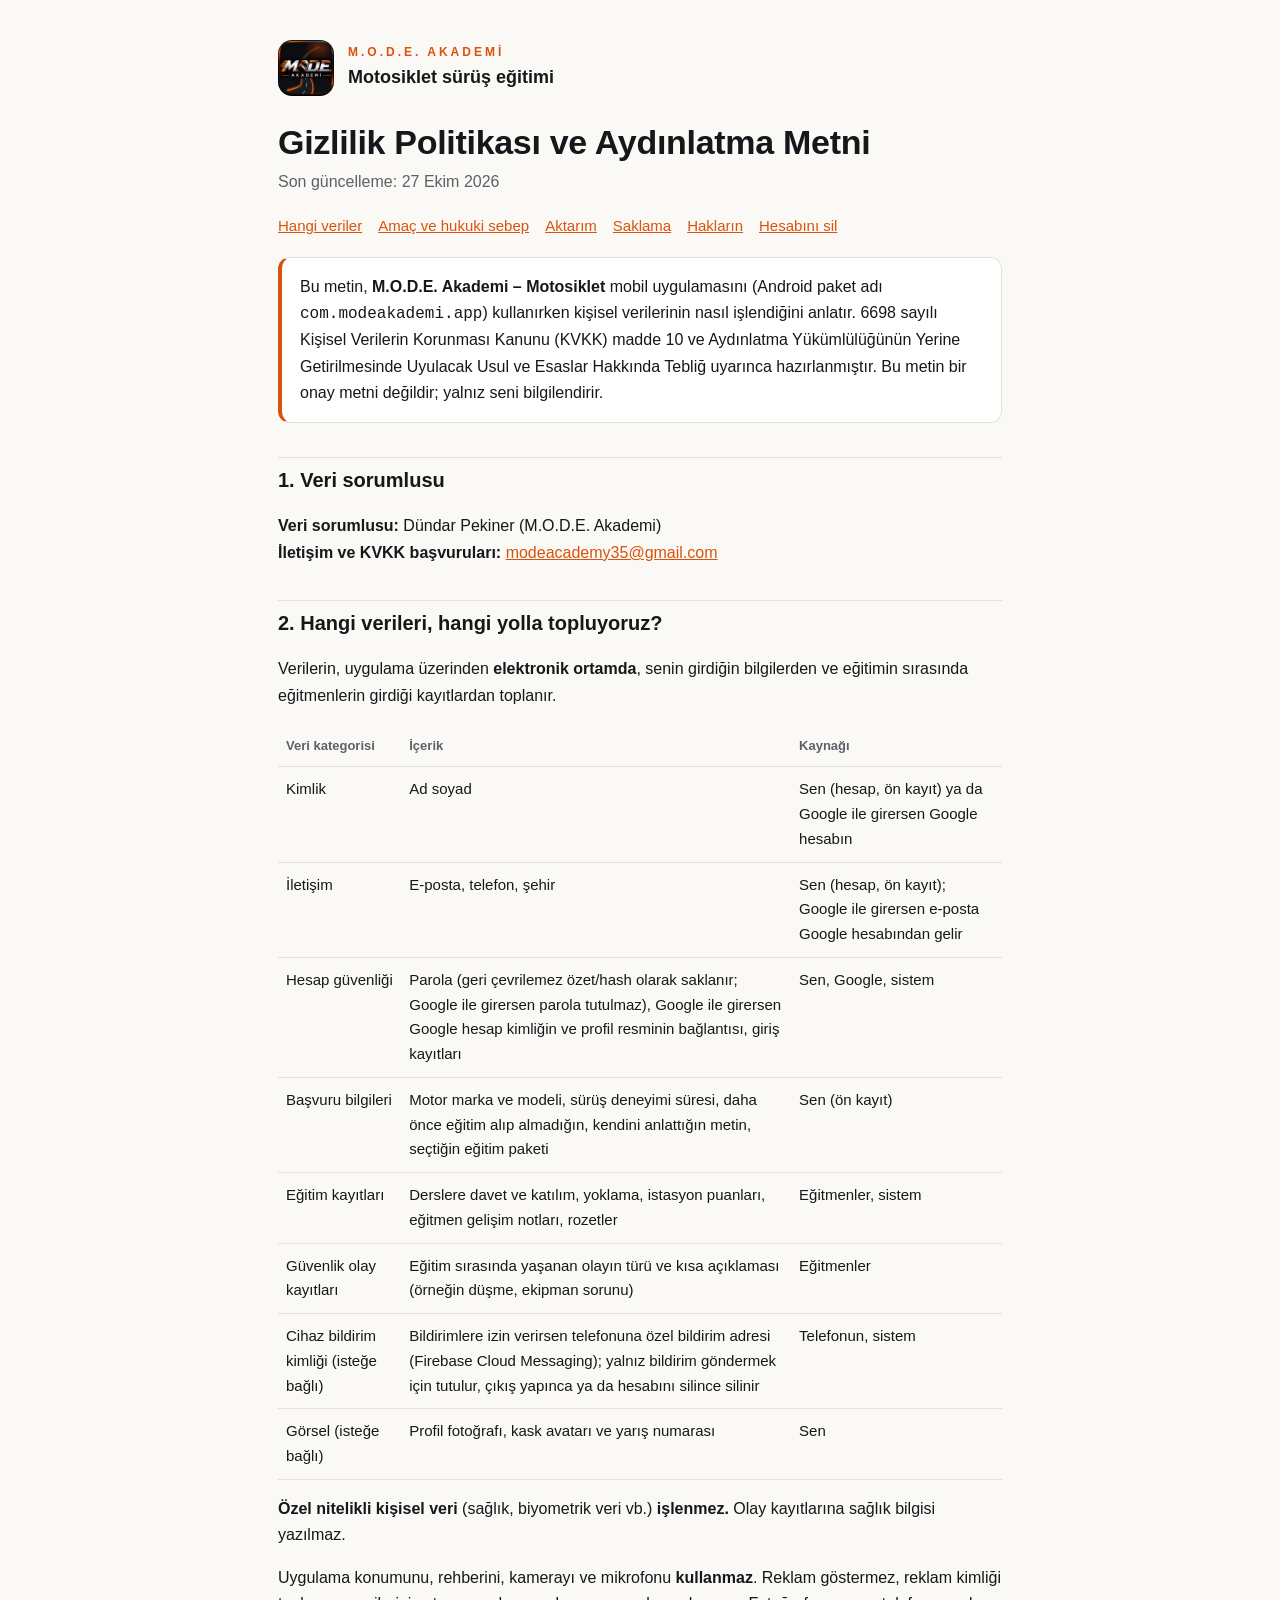
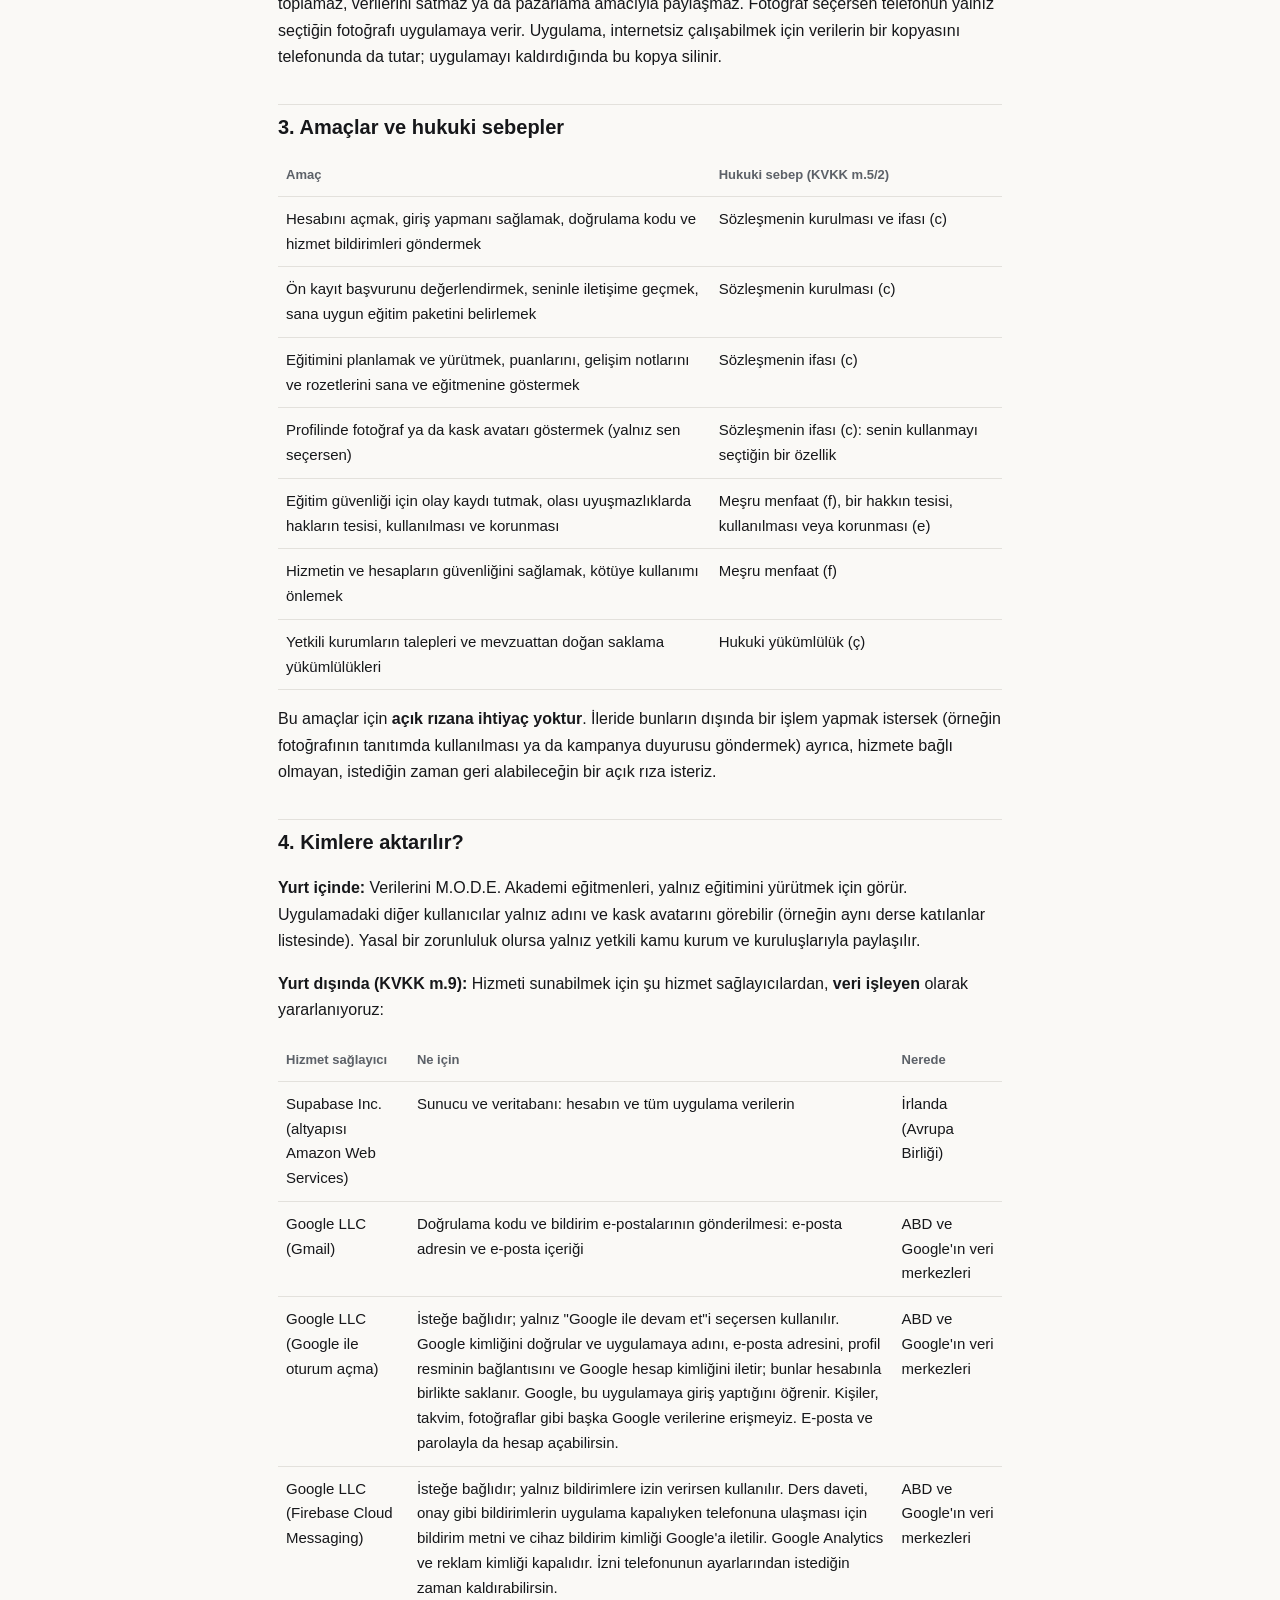
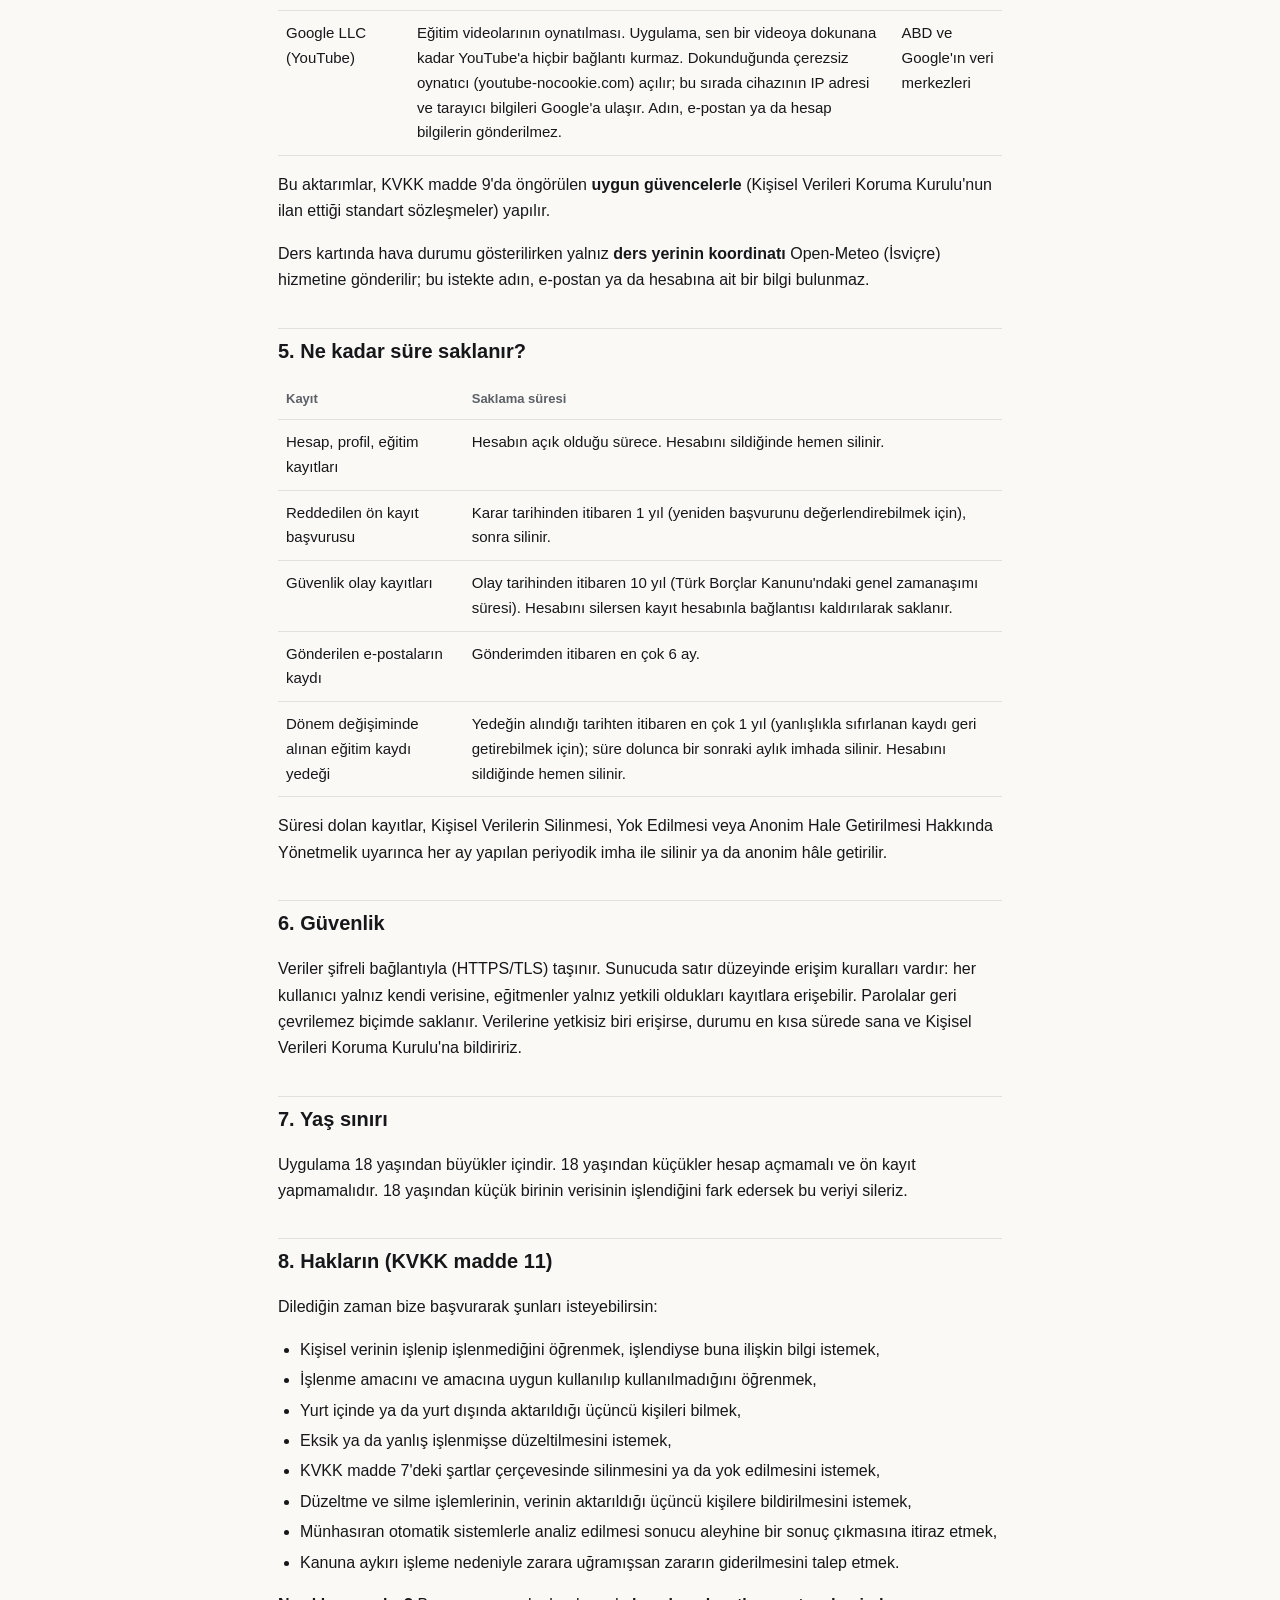
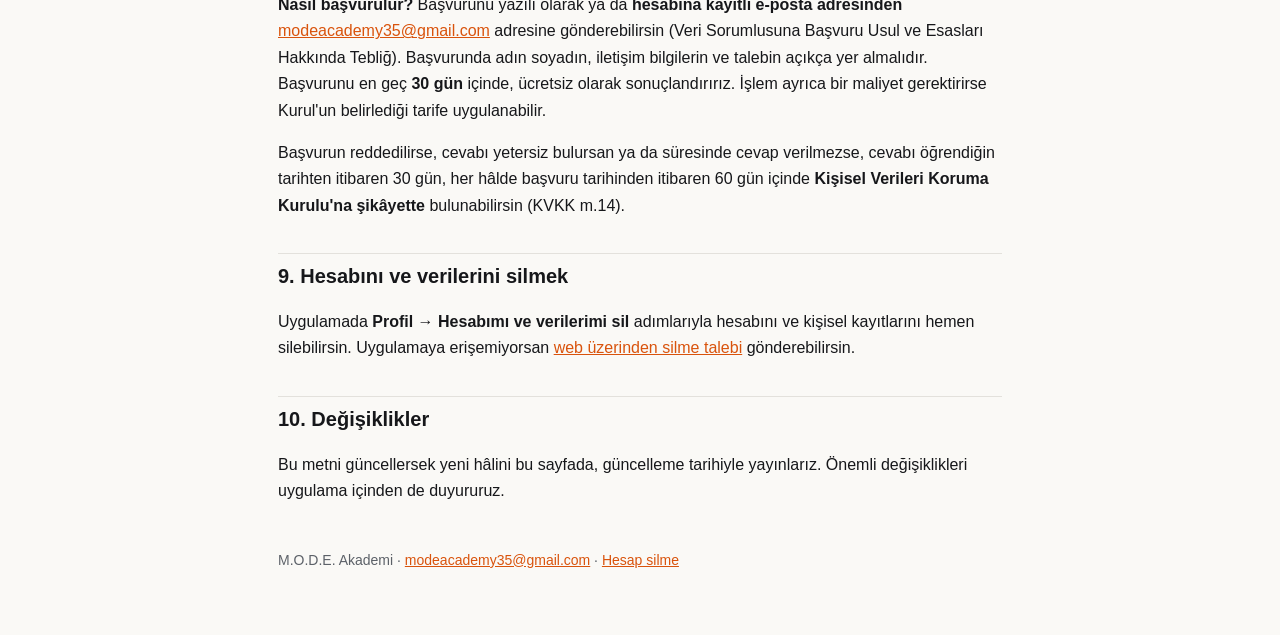
==== commit 49ee6040: "gizlilik: dönem arşivi saklama süresi (KVKK, 0026) Co-Authored-By: Claude Opus 5.5 <noreply@anthropi" ====
--- a/index.html
+++ b/index.html
@@ -12,7 +12,7 @@
 <header><img src="logo.png" alt="M.O.D.E. Akademi logosu"><div><div class="k">M.O.D.E. Akademi</div><div class="t">Motosiklet sürüş eğitimi</div></div></header>
 
 <h1>Gizlilik Politikası ve Aydınlatma Metni</h1>
-<div class="mu">Son güncelleme: 21 Ekim 2026</div>
+<div class="mu">Son güncelleme: 27 Ekim 2026</div>
 <nav><a href="#veriler">Hangi veriler</a><a href="#amac">Amaç ve hukuki sebep</a><a href="#aktarim">Aktarım</a><a href="#sure">Saklama</a><a href="#haklar">Hakların</a><a href="hesap-silme.html">Hesabını sil</a></nav>
 
 <div class="box">Bu metin, <b>M.O.D.E. Akademi – Motosiklet</b> mobil uygulamasını (Android paket adı <code>com.modeakademi.app</code>) kullanırken kişisel verilerinin nasıl işlendiğini anlatır. 6698 sayılı Kişisel Verilerin Korunması Kanunu (KVKK) madde 10 ve Aydınlatma Yükümlülüğünün Yerine Getirilmesinde Uyulacak Usul ve Esaslar Hakkında Tebliğ uyarınca hazırlanmıştır. Bu metin bir onay metni değildir; yalnız seni bilgilendirir.</div>
@@ -78,9 +78,10 @@
 <tr><td>Reddedilen ön kayıt başvurusu</td><td>Karar tarihinden itibaren 1 yıl (yeniden başvurunu değerlendirebilmek için), sonra silinir.</td></tr>
 <tr><td>Güvenlik olay kayıtları</td><td>Olay tarihinden itibaren 10 yıl (Türk Borçlar Kanunu'ndaki genel zamanaşımı süresi). Hesabını silersen kayıt hesabınla bağlantısı kaldırılarak saklanır.</td></tr>
 <tr><td>Gönderilen e-postaların kaydı</td><td>Gönderimden itibaren en çok 6 ay.</td></tr>
+<tr><td>Dönem değişiminde alınan eğitim kaydı yedeği</td><td>Yedeğin alındığı tarihten itibaren en çok 1 yıl (yanlışlıkla sıfırlanan kaydı geri getirebilmek için); süre dolunca bir sonraki aylık imhada silinir. Hesabını sildiğinde hemen silinir.</td></tr>
 </tbody>
 </table>
-<p>Süresi dolan kayıtlar, Kişisel Verilerin Silinmesi, Yok Edilmesi veya Anonim Hale Getirilmesi Hakkında Yönetmelik uyarınca en geç 6 ayda bir yapılan periyodik imha ile silinir ya da anonim hâle getirilir.</p>
+<p>Süresi dolan kayıtlar, Kişisel Verilerin Silinmesi, Yok Edilmesi veya Anonim Hale Getirilmesi Hakkında Yönetmelik uyarınca her ay yapılan periyodik imha ile silinir ya da anonim hâle getirilir.</p>
 
 <h2>6. Güvenlik</h2>
 <p>Veriler şifreli bağlantıyla (HTTPS/TLS) taşınır. Sunucuda satır düzeyinde erişim kuralları vardır: her kullanıcı yalnız kendi verisine, eğitmenler yalnız yetkili oldukları kayıtlara erişebilir. Parolalar geri çevrilemez biçimde saklanır. Verilerine yetkisiz biri erişirse, durumu en kısa sürede sana ve Kişisel Verileri Koruma Kurulu'na bildiririz.</p>
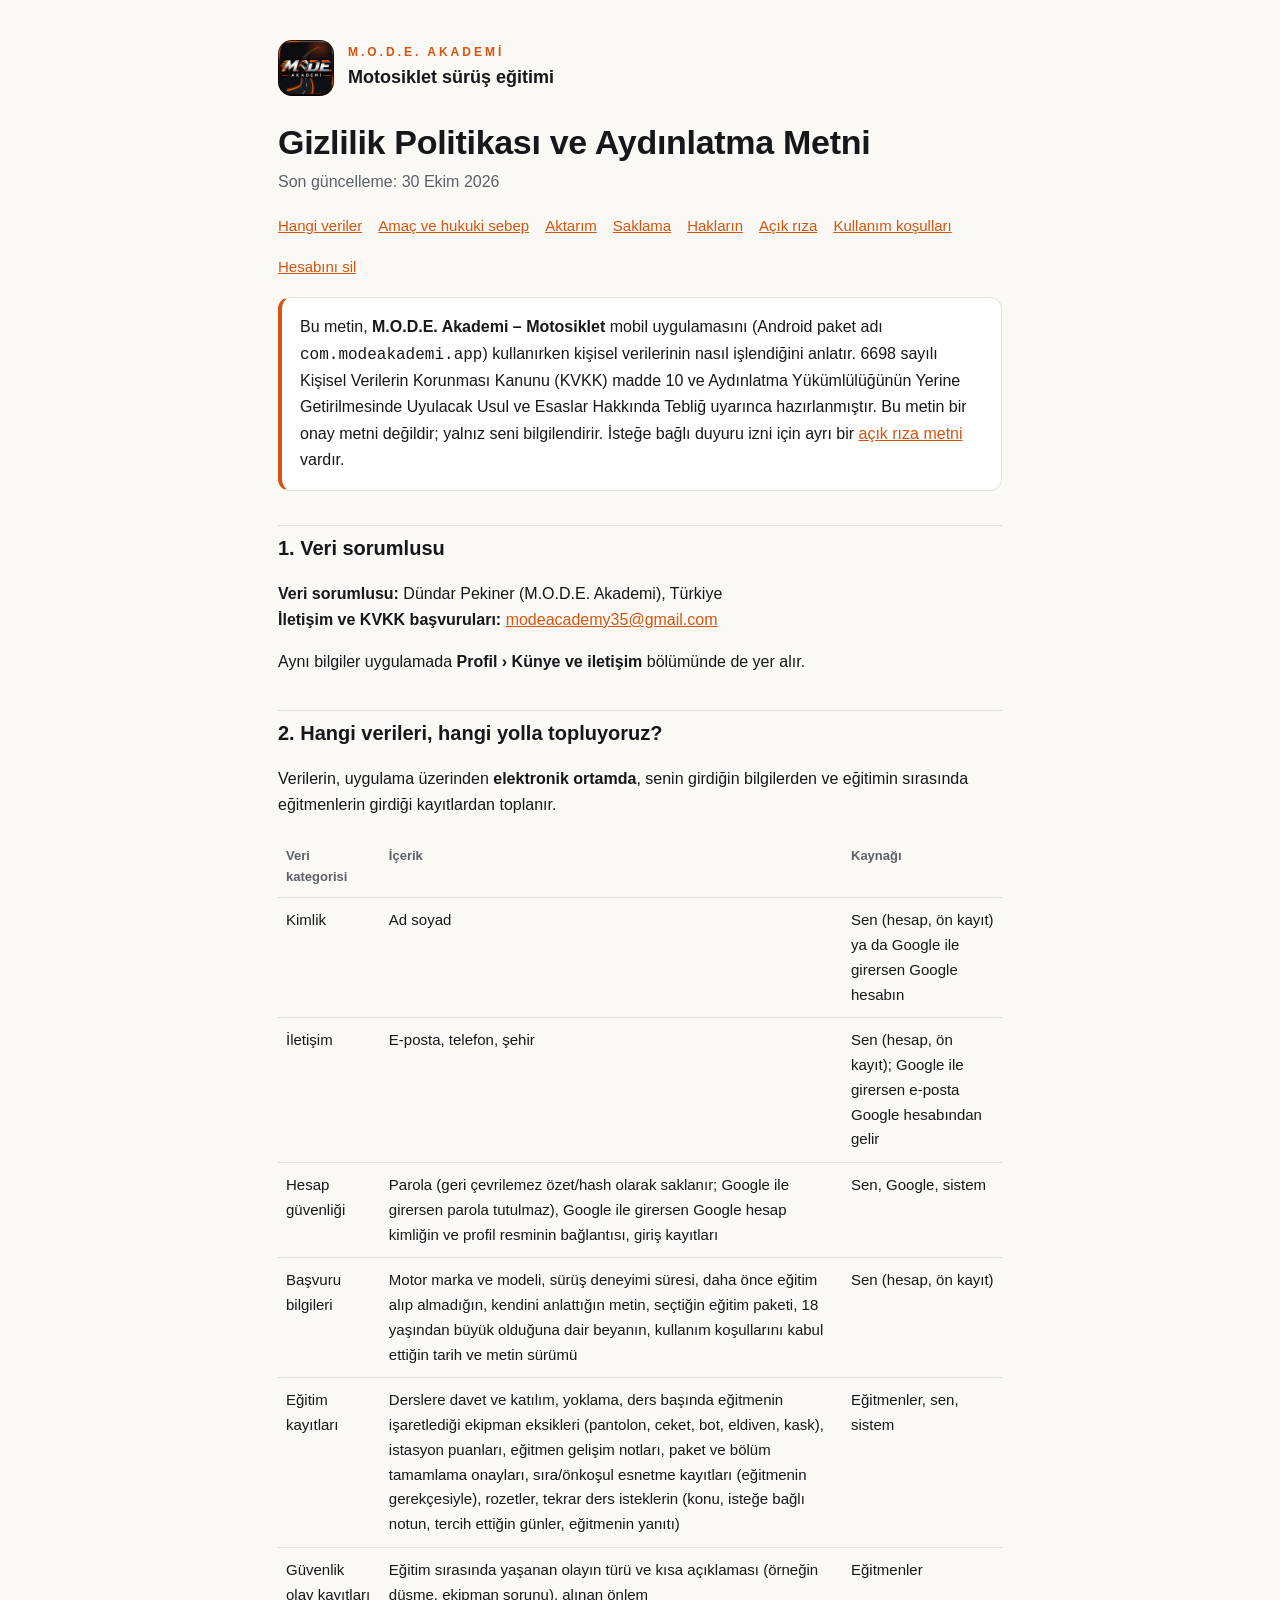
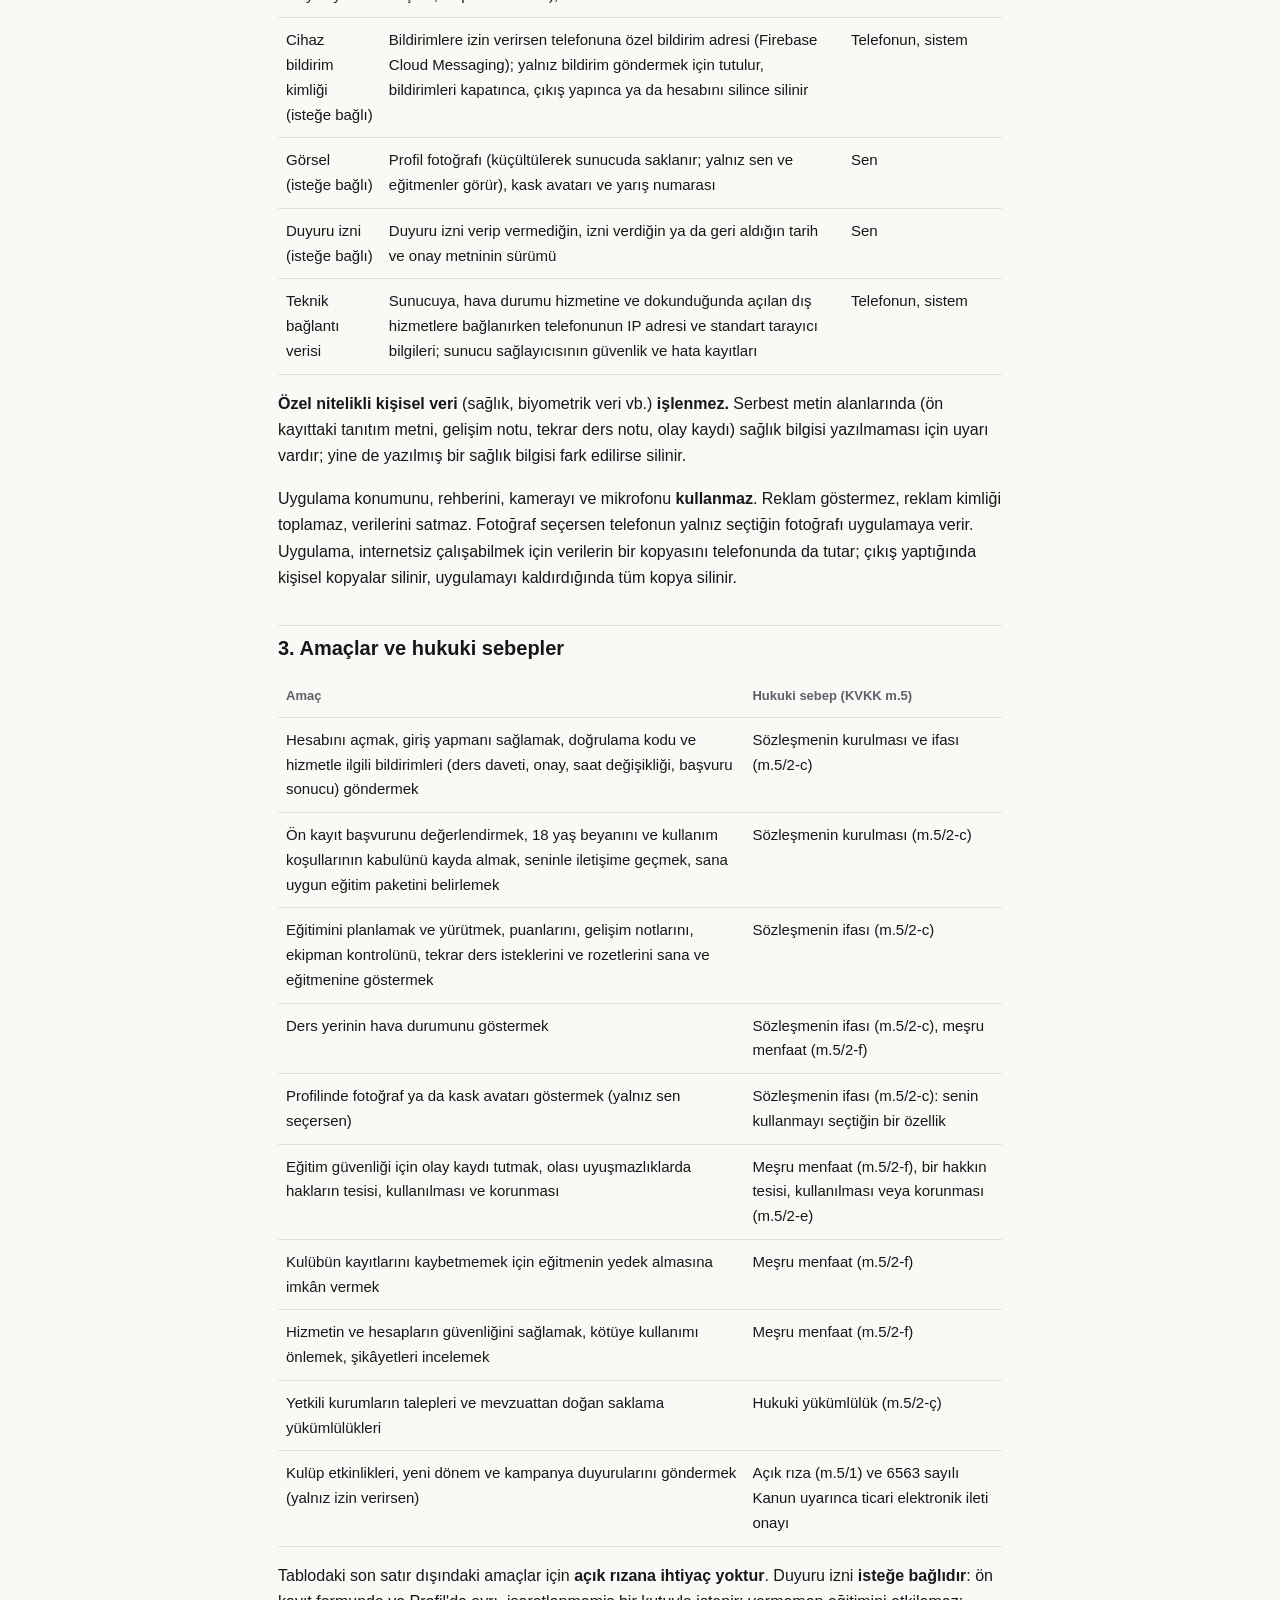
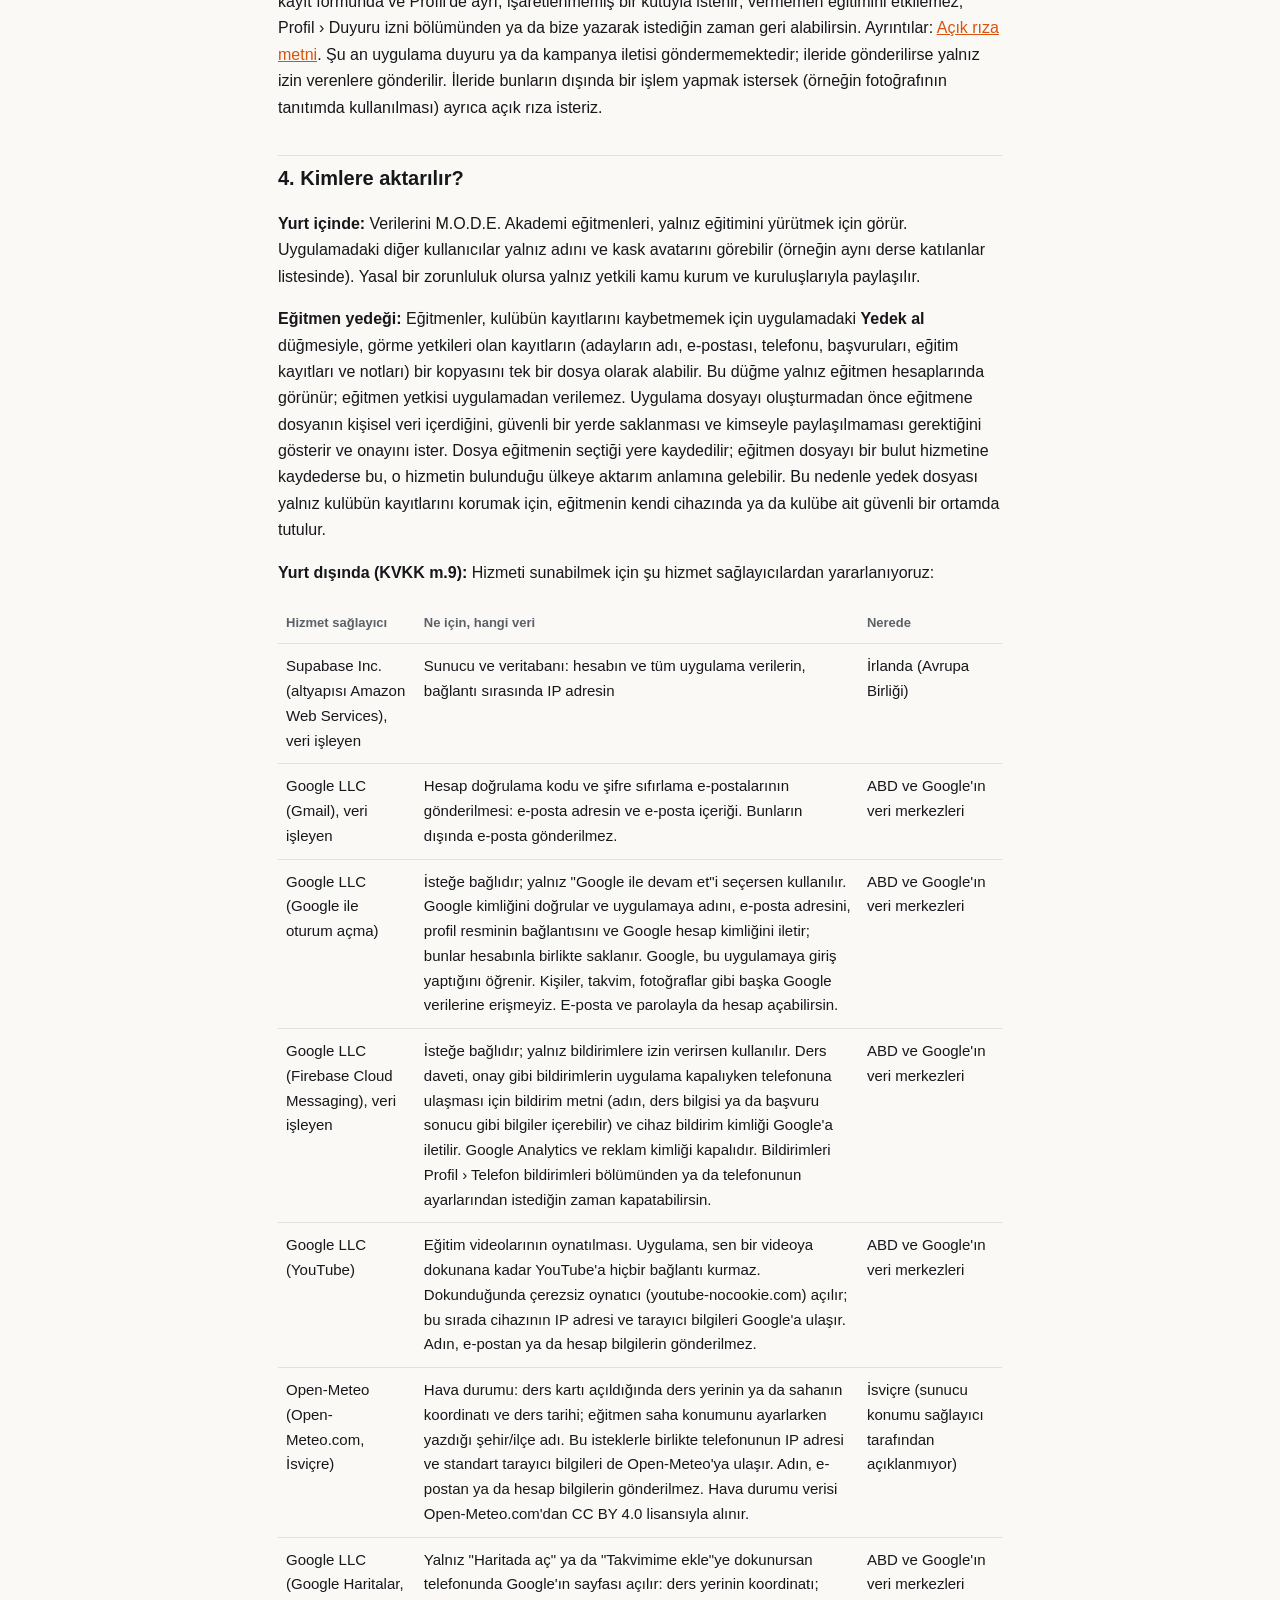
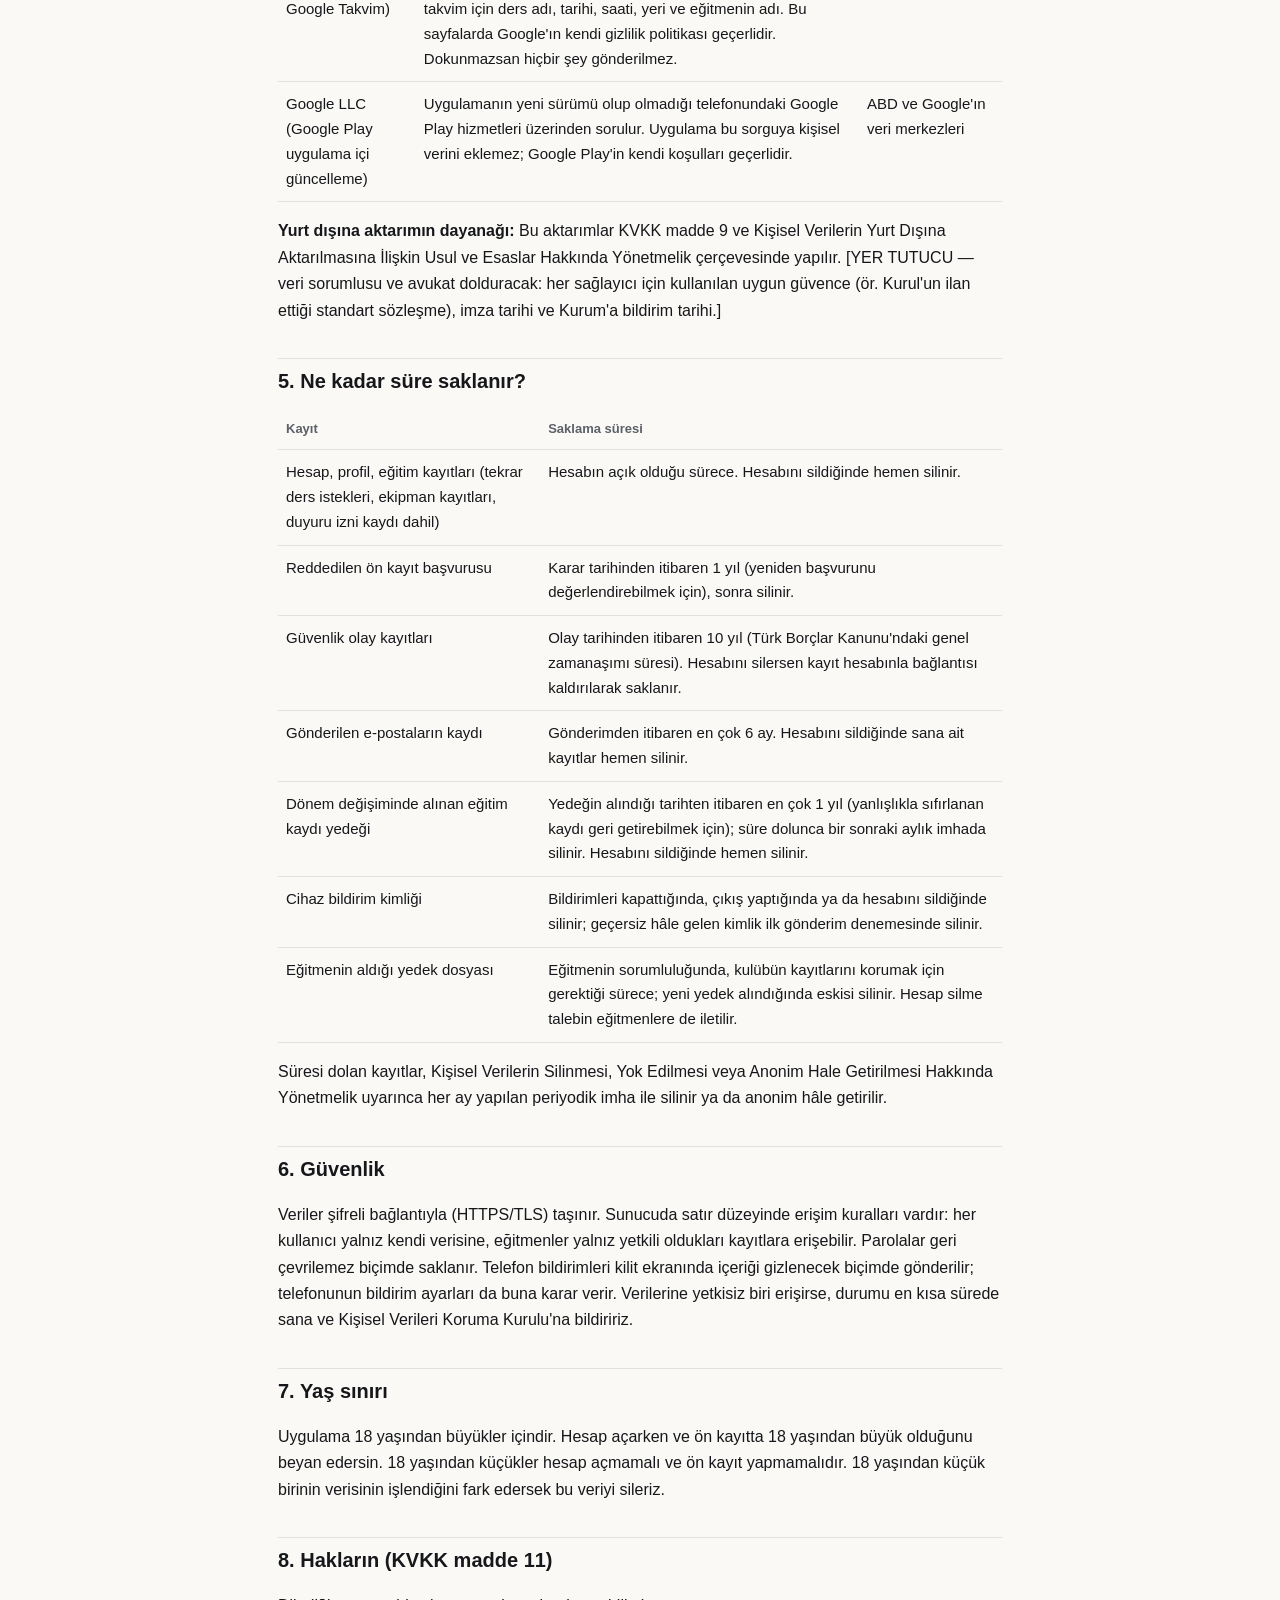
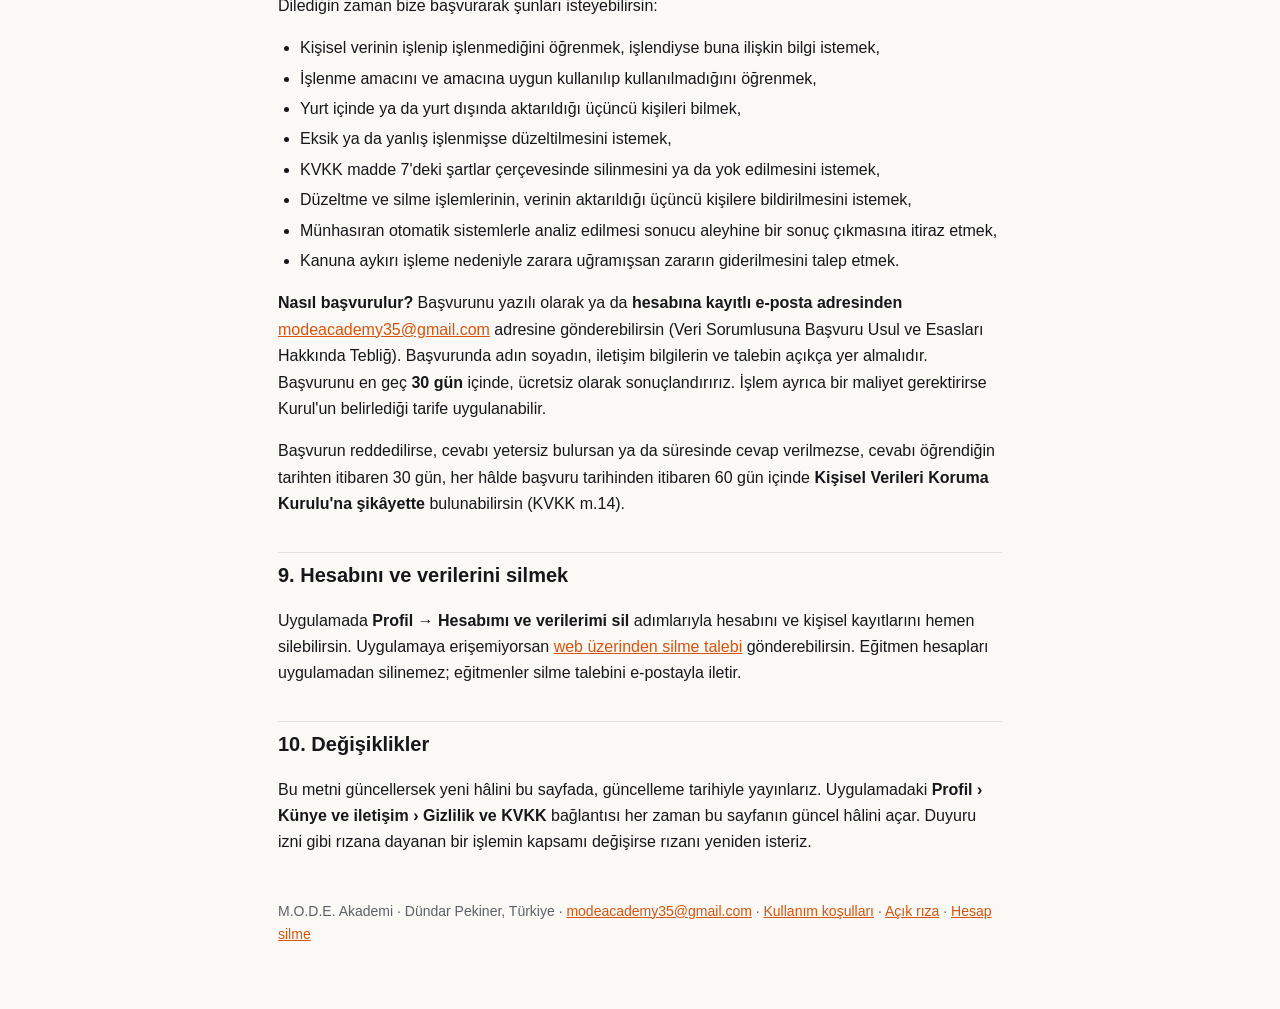
==== commit b21cbfd8: "Gizlilik: mevzuat denetimi taslağı (30 Eki, avukat onayı bekliyor): künye Türkiye, Open-Meteo IP/geo" ====
--- a/index.html
+++ b/index.html
@@ -1,4 +1,5 @@
 <!doctype html>
+<!-- AVUKAT ONAYI BEKLİYOR — taslak 2026-10-30. KVKK aydınlatma metni güncellemesi (mevzuat denetimi, MOTOR_KULUBU/DENETIM_RAPORU.md). Yayından önce avukat okumalı. -->
 <html lang="tr">
 <head>
 <meta charset="utf-8">
@@ -12,14 +13,16 @@
 <header><img src="logo.png" alt="M.O.D.E. Akademi logosu"><div><div class="k">M.O.D.E. Akademi</div><div class="t">Motosiklet sürüş eğitimi</div></div></header>
 
 <h1>Gizlilik Politikası ve Aydınlatma Metni</h1>
-<div class="mu">Son güncelleme: 27 Ekim 2026</div>
-<nav><a href="#veriler">Hangi veriler</a><a href="#amac">Amaç ve hukuki sebep</a><a href="#aktarim">Aktarım</a><a href="#sure">Saklama</a><a href="#haklar">Hakların</a><a href="hesap-silme.html">Hesabını sil</a></nav>
+<div class="mu">Son güncelleme: 30 Ekim 2026</div>
+<nav><a href="#veriler">Hangi veriler</a><a href="#amac">Amaç ve hukuki sebep</a><a href="#aktarim">Aktarım</a><a href="#sure">Saklama</a><a href="#haklar">Hakların</a><a href="acik-riza.html">Açık rıza</a><a href="kullanim-kosullari.html">Kullanım koşulları</a><a href="hesap-silme.html">Hesabını sil</a></nav>
 
-<div class="box">Bu metin, <b>M.O.D.E. Akademi – Motosiklet</b> mobil uygulamasını (Android paket adı <code>com.modeakademi.app</code>) kullanırken kişisel verilerinin nasıl işlendiğini anlatır. 6698 sayılı Kişisel Verilerin Korunması Kanunu (KVKK) madde 10 ve Aydınlatma Yükümlülüğünün Yerine Getirilmesinde Uyulacak Usul ve Esaslar Hakkında Tebliğ uyarınca hazırlanmıştır. Bu metin bir onay metni değildir; yalnız seni bilgilendirir.</div>
+<div class="box">Bu metin, <b>M.O.D.E. Akademi – Motosiklet</b> mobil uygulamasını (Android paket adı <code>com.modeakademi.app</code>) kullanırken kişisel verilerinin nasıl işlendiğini anlatır. 6698 sayılı Kişisel Verilerin Korunması Kanunu (KVKK) madde 10 ve Aydınlatma Yükümlülüğünün Yerine Getirilmesinde Uyulacak Usul ve Esaslar Hakkında Tebliğ uyarınca hazırlanmıştır. Bu metin bir onay metni değildir; yalnız seni bilgilendirir. İsteğe bağlı duyuru izni için ayrı bir <a href="acik-riza.html">açık rıza metni</a> vardır.</div>
 
 <h2>1. Veri sorumlusu</h2>
-<p><b>Veri sorumlusu:</b> Dündar Pekiner (M.O.D.E. Akademi)<br>
+<p><b>Veri sorumlusu:</b> Dündar Pekiner (M.O.D.E. Akademi), Türkiye<br>
 <b>İletişim ve KVKK başvuruları:</b> <a href="mailto:modeacademy35@gmail.com">modeacademy35@gmail.com</a></p>
+<!-- Unvan, açık adres ve (varsa) KEP adresi veri sorumlusu kararıyla eklenecek (kullanıcı kararı 2026-10-30: şimdilik açık adres yazılmaz). -->
+<p>Aynı bilgiler uygulamada <b>Profil › Künye ve iletişim</b> bölümünde de yer alır.</p>
 
 <h2 id="veriler">2. Hangi verileri, hangi yolla topluyoruz?</h2>
 <p>Verilerin, uygulama üzerinden <b>elektronik ortamda</b>, senin girdiğin bilgilerden ve eğitimin sırasında eğitmenlerin girdiği kayıtlardan toplanır.</p>
@@ -29,65 +32,78 @@
 <tr><td>Kimlik</td><td>Ad soyad</td><td>Sen (hesap, ön kayıt) ya da Google ile girersen Google hesabın</td></tr>
 <tr><td>İletişim</td><td>E-posta, telefon, şehir</td><td>Sen (hesap, ön kayıt); Google ile girersen e-posta Google hesabından gelir</td></tr>
 <tr><td>Hesap güvenliği</td><td>Parola (geri çevrilemez özet/hash olarak saklanır; Google ile girersen parola tutulmaz), Google ile girersen Google hesap kimliğin ve profil resminin bağlantısı, giriş kayıtları</td><td>Sen, Google, sistem</td></tr>
-<tr><td>Başvuru bilgileri</td><td>Motor marka ve modeli, sürüş deneyimi süresi, daha önce eğitim alıp almadığın, kendini anlattığın metin, seçtiğin eğitim paketi</td><td>Sen (ön kayıt)</td></tr>
-<tr><td>Eğitim kayıtları</td><td>Derslere davet ve katılım, yoklama, istasyon puanları, eğitmen gelişim notları, rozetler</td><td>Eğitmenler, sistem</td></tr>
-<tr><td>Güvenlik olay kayıtları</td><td>Eğitim sırasında yaşanan olayın türü ve kısa açıklaması (örneğin düşme, ekipman sorunu)</td><td>Eğitmenler</td></tr>
-<tr><td>Cihaz bildirim kimliği (isteğe bağlı)</td><td>Bildirimlere izin verirsen telefonuna özel bildirim adresi (Firebase Cloud Messaging); yalnız bildirim göndermek için tutulur, çıkış yapınca ya da hesabını silince silinir</td><td>Telefonun, sistem</td></tr>
-<tr><td>Görsel (isteğe bağlı)</td><td>Profil fotoğrafı, kask avatarı ve yarış numarası</td><td>Sen</td></tr>
+<tr><td>Başvuru bilgileri</td><td>Motor marka ve modeli, sürüş deneyimi süresi, daha önce eğitim alıp almadığın, kendini anlattığın metin, seçtiğin eğitim paketi, 18 yaşından büyük olduğuna dair beyanın, kullanım koşullarını kabul ettiğin tarih ve metin sürümü</td><td>Sen (hesap, ön kayıt)</td></tr>
+<tr><td>Eğitim kayıtları</td><td>Derslere davet ve katılım, yoklama, ders başında eğitmenin işaretlediği ekipman eksikleri (pantolon, ceket, bot, eldiven, kask), istasyon puanları, eğitmen gelişim notları, paket ve bölüm tamamlama onayları, sıra/önkoşul esnetme kayıtları (eğitmenin gerekçesiyle), rozetler, tekrar ders isteklerin (konu, isteğe bağlı notun, tercih ettiğin günler, eğitmenin yanıtı)</td><td>Eğitmenler, sen, sistem</td></tr>
+<tr><td>Güvenlik olay kayıtları</td><td>Eğitim sırasında yaşanan olayın türü ve kısa açıklaması (örneğin düşme, ekipman sorunu), alınan önlem</td><td>Eğitmenler</td></tr>
+<tr><td>Cihaz bildirim kimliği (isteğe bağlı)</td><td>Bildirimlere izin verirsen telefonuna özel bildirim adresi (Firebase Cloud Messaging); yalnız bildirim göndermek için tutulur, bildirimleri kapatınca, çıkış yapınca ya da hesabını silince silinir</td><td>Telefonun, sistem</td></tr>
+<tr><td>Görsel (isteğe bağlı)</td><td>Profil fotoğrafı (küçültülerek sunucuda saklanır; yalnız sen ve eğitmenler görür), kask avatarı ve yarış numarası</td><td>Sen</td></tr>
+<tr><td>Duyuru izni (isteğe bağlı)</td><td>Duyuru izni verip vermediğin, izni verdiğin ya da geri aldığın tarih ve onay metninin sürümü</td><td>Sen</td></tr>
+<tr><td>Teknik bağlantı verisi</td><td>Sunucuya, hava durumu hizmetine ve dokunduğunda açılan dış hizmetlere bağlanırken telefonunun IP adresi ve standart tarayıcı bilgileri; sunucu sağlayıcısının güvenlik ve hata kayıtları</td><td>Telefonun, sistem</td></tr>
 </tbody>
 </table>
-<p><b>Özel nitelikli kişisel veri</b> (sağlık, biyometrik veri vb.) <b>işlenmez.</b> Olay kayıtlarına sağlık bilgisi yazılmaz.</p>
-<p>Uygulama konumunu, rehberini, kamerayı ve mikrofonu <b>kullanmaz</b>. Reklam göstermez, reklam kimliği toplamaz, verilerini satmaz ya da pazarlama amacıyla paylaşmaz. Fotoğraf seçersen telefonun yalnız seçtiğin fotoğrafı uygulamaya verir. Uygulama, internetsiz çalışabilmek için verilerin bir kopyasını telefonunda da tutar; uygulamayı kaldırdığında bu kopya silinir.</p>
+<p><b>Özel nitelikli kişisel veri</b> (sağlık, biyometrik veri vb.) <b>işlenmez.</b> Serbest metin alanlarında (ön kayıttaki tanıtım metni, gelişim notu, tekrar ders notu, olay kaydı) sağlık bilgisi yazılmaması için uyarı vardır; yine de yazılmış bir sağlık bilgisi fark edilirse silinir.</p>
+<p>Uygulama konumunu, rehberini, kamerayı ve mikrofonu <b>kullanmaz</b>. Reklam göstermez, reklam kimliği toplamaz, verilerini satmaz. Fotoğraf seçersen telefonun yalnız seçtiğin fotoğrafı uygulamaya verir. Uygulama, internetsiz çalışabilmek için verilerin bir kopyasını telefonunda da tutar; çıkış yaptığında kişisel kopyalar silinir, uygulamayı kaldırdığında tüm kopya silinir.</p>
 
 <h2 id="amac">3. Amaçlar ve hukuki sebepler</h2>
 <table>
-<thead><tr><th>Amaç</th><th>Hukuki sebep (KVKK m.5/2)</th></tr></thead>
+<thead><tr><th>Amaç</th><th>Hukuki sebep (KVKK m.5)</th></tr></thead>
 <tbody>
-<tr><td>Hesabını açmak, giriş yapmanı sağlamak, doğrulama kodu ve hizmet bildirimleri göndermek</td><td>Sözleşmenin kurulması ve ifası (c)</td></tr>
-<tr><td>Ön kayıt başvurunu değerlendirmek, seninle iletişime geçmek, sana uygun eğitim paketini belirlemek</td><td>Sözleşmenin kurulması (c)</td></tr>
-<tr><td>Eğitimini planlamak ve yürütmek, puanlarını, gelişim notlarını ve rozetlerini sana ve eğitmenine göstermek</td><td>Sözleşmenin ifası (c)</td></tr>
-<tr><td>Profilinde fotoğraf ya da kask avatarı göstermek (yalnız sen seçersen)</td><td>Sözleşmenin ifası (c): senin kullanmayı seçtiğin bir özellik</td></tr>
-<tr><td>Eğitim güvenliği için olay kaydı tutmak, olası uyuşmazlıklarda hakların tesisi, kullanılması ve korunması</td><td>Meşru menfaat (f), bir hakkın tesisi, kullanılması veya korunması (e)</td></tr>
-<tr><td>Hizmetin ve hesapların güvenliğini sağlamak, kötüye kullanımı önlemek</td><td>Meşru menfaat (f)</td></tr>
-<tr><td>Yetkili kurumların talepleri ve mevzuattan doğan saklama yükümlülükleri</td><td>Hukuki yükümlülük (ç)</td></tr>
+<tr><td>Hesabını açmak, giriş yapmanı sağlamak, doğrulama kodu ve hizmetle ilgili bildirimleri (ders daveti, onay, saat değişikliği, başvuru sonucu) göndermek</td><td>Sözleşmenin kurulması ve ifası (m.5/2-c)</td></tr>
+<tr><td>Ön kayıt başvurunu değerlendirmek, 18 yaş beyanını ve kullanım koşullarının kabulünü kayda almak, seninle iletişime geçmek, sana uygun eğitim paketini belirlemek</td><td>Sözleşmenin kurulması (m.5/2-c)</td></tr>
+<tr><td>Eğitimini planlamak ve yürütmek, puanlarını, gelişim notlarını, ekipman kontrolünü, tekrar ders isteklerini ve rozetlerini sana ve eğitmenine göstermek</td><td>Sözleşmenin ifası (m.5/2-c)</td></tr>
+<tr><td>Ders yerinin hava durumunu göstermek</td><td>Sözleşmenin ifası (m.5/2-c), meşru menfaat (m.5/2-f)</td></tr>
+<tr><td>Profilinde fotoğraf ya da kask avatarı göstermek (yalnız sen seçersen)</td><td>Sözleşmenin ifası (m.5/2-c): senin kullanmayı seçtiğin bir özellik</td></tr>
+<tr><td>Eğitim güvenliği için olay kaydı tutmak, olası uyuşmazlıklarda hakların tesisi, kullanılması ve korunması</td><td>Meşru menfaat (m.5/2-f), bir hakkın tesisi, kullanılması veya korunması (m.5/2-e)</td></tr>
+<tr><td>Kulübün kayıtlarını kaybetmemek için eğitmenin yedek almasına imkân vermek</td><td>Meşru menfaat (m.5/2-f)</td></tr>
+<tr><td>Hizmetin ve hesapların güvenliğini sağlamak, kötüye kullanımı önlemek, şikâyetleri incelemek</td><td>Meşru menfaat (m.5/2-f)</td></tr>
+<tr><td>Yetkili kurumların talepleri ve mevzuattan doğan saklama yükümlülükleri</td><td>Hukuki yükümlülük (m.5/2-ç)</td></tr>
+<tr><td>Kulüp etkinlikleri, yeni dönem ve kampanya duyurularını göndermek (yalnız izin verirsen)</td><td>Açık rıza (m.5/1) ve 6563 sayılı Kanun uyarınca ticari elektronik ileti onayı</td></tr>
 </tbody>
 </table>
-<p>Bu amaçlar için <b>açık rızana ihtiyaç yoktur</b>. İleride bunların dışında bir işlem yapmak istersek (örneğin fotoğrafının tanıtımda kullanılması ya da kampanya duyurusu göndermek) ayrıca, hizmete bağlı olmayan, istediğin zaman geri alabileceğin bir açık rıza isteriz.</p>
+<p>Tablodaki son satır dışındaki amaçlar için <b>açık rızana ihtiyaç yoktur</b>. Duyuru izni <b>isteğe bağlıdır</b>: ön kayıt formunda ve Profil'de ayrı, işaretlenmemiş bir kutuyla istenir; vermemen eğitimini etkilemez; Profil › Duyuru izni bölümünden ya da bize yazarak istediğin zaman geri alabilirsin. Ayrıntılar: <a href="acik-riza.html">Açık rıza metni</a>. Şu an uygulama duyuru ya da kampanya iletisi göndermemektedir; ileride gönderilirse yalnız izin verenlere gönderilir. İleride bunların dışında bir işlem yapmak istersek (örneğin fotoğrafının tanıtımda kullanılması) ayrıca açık rıza isteriz.</p>
 
 <h2 id="aktarim">4. Kimlere aktarılır?</h2>
 <p><b>Yurt içinde:</b> Verilerini M.O.D.E. Akademi eğitmenleri, yalnız eğitimini yürütmek için görür. Uygulamadaki diğer kullanıcılar yalnız adını ve kask avatarını görebilir (örneğin aynı derse katılanlar listesinde). Yasal bir zorunluluk olursa yalnız yetkili kamu kurum ve kuruluşlarıyla paylaşılır.</p>
-<p><b>Yurt dışında (KVKK m.9):</b> Hizmeti sunabilmek için şu hizmet sağlayıcılardan, <b>veri işleyen</b> olarak yararlanıyoruz:</p>
+<p><b>Eğitmen yedeği:</b> Eğitmenler, kulübün kayıtlarını kaybetmemek için uygulamadaki <b>Yedek al</b> düğmesiyle, görme yetkileri olan kayıtların (adayların adı, e-postası, telefonu, başvuruları, eğitim kayıtları ve notları) bir kopyasını tek bir dosya olarak alabilir. Bu düğme yalnız eğitmen hesaplarında görünür; eğitmen yetkisi uygulamadan verilemez. Uygulama dosyayı oluşturmadan önce eğitmene dosyanın kişisel veri içerdiğini, güvenli bir yerde saklanması ve kimseyle paylaşılmaması gerektiğini gösterir ve onayını ister. Dosya eğitmenin seçtiği yere kaydedilir; eğitmen dosyayı bir bulut hizmetine kaydederse bu, o hizmetin bulunduğu ülkeye aktarım anlamına gelebilir. Bu nedenle yedek dosyası yalnız kulübün kayıtlarını korumak için, eğitmenin kendi cihazında ya da kulübe ait güvenli bir ortamda tutulur.</p>
+<!-- AVUKAT: eğitmen yedek dosyası için kulüp iç kuralı (nerede, ne kadar, kim) yazılı hâle getirilmeli. -->
+<p><b>Yurt dışında (KVKK m.9):</b> Hizmeti sunabilmek için şu hizmet sağlayıcılardan yararlanıyoruz:</p>
 <table>
-<thead><tr><th>Hizmet sağlayıcı</th><th>Ne için</th><th>Nerede</th></tr></thead>
+<thead><tr><th>Hizmet sağlayıcı</th><th>Ne için, hangi veri</th><th>Nerede</th></tr></thead>
 <tbody>
-<tr><td>Supabase Inc. (altyapısı Amazon Web Services)</td><td>Sunucu ve veritabanı: hesabın ve tüm uygulama verilerin</td><td>İrlanda (Avrupa Birliği)</td></tr>
-<tr><td>Google LLC (Gmail)</td><td>Doğrulama kodu ve bildirim e-postalarının gönderilmesi: e-posta adresin ve e-posta içeriği</td><td>ABD ve Google'ın veri merkezleri</td></tr>
+<tr><td>Supabase Inc. (altyapısı Amazon Web Services), veri işleyen</td><td>Sunucu ve veritabanı: hesabın ve tüm uygulama verilerin, bağlantı sırasında IP adresin</td><td>İrlanda (Avrupa Birliği)</td></tr>
+<tr><td>Google LLC (Gmail), veri işleyen</td><td>Hesap doğrulama kodu ve şifre sıfırlama e-postalarının gönderilmesi: e-posta adresin ve e-posta içeriği. Bunların dışında e-posta gönderilmez.</td><td>ABD ve Google'ın veri merkezleri</td></tr>
 <tr><td>Google LLC (Google ile oturum açma)</td><td>İsteğe bağlıdır; yalnız "Google ile devam et"i seçersen kullanılır. Google kimliğini doğrular ve uygulamaya adını, e-posta adresini, profil resminin bağlantısını ve Google hesap kimliğini iletir; bunlar hesabınla birlikte saklanır. Google, bu uygulamaya giriş yaptığını öğrenir. Kişiler, takvim, fotoğraflar gibi başka Google verilerine erişmeyiz. E-posta ve parolayla da hesap açabilirsin.</td><td>ABD ve Google'ın veri merkezleri</td></tr>
-<tr><td>Google LLC (Firebase Cloud Messaging)</td><td>İsteğe bağlıdır; yalnız bildirimlere izin verirsen kullanılır. Ders daveti, onay gibi bildirimlerin uygulama kapalıyken telefonuna ulaşması için bildirim metni ve cihaz bildirim kimliği Google'a iletilir. Google Analytics ve reklam kimliği kapalıdır. İzni telefonunun ayarlarından istediğin zaman kaldırabilirsin.</td><td>ABD ve Google'ın veri merkezleri</td></tr>
+<tr><td>Google LLC (Firebase Cloud Messaging), veri işleyen</td><td>İsteğe bağlıdır; yalnız bildirimlere izin verirsen kullanılır. Ders daveti, onay gibi bildirimlerin uygulama kapalıyken telefonuna ulaşması için bildirim metni (adın, ders bilgisi ya da başvuru sonucu gibi bilgiler içerebilir) ve cihaz bildirim kimliği Google'a iletilir. Google Analytics ve reklam kimliği kapalıdır. Bildirimleri Profil › Telefon bildirimleri bölümünden ya da telefonunun ayarlarından istediğin zaman kapatabilirsin.</td><td>ABD ve Google'ın veri merkezleri</td></tr>
 <tr><td>Google LLC (YouTube)</td><td>Eğitim videolarının oynatılması. Uygulama, sen bir videoya dokunana kadar YouTube'a hiçbir bağlantı kurmaz. Dokunduğunda çerezsiz oynatıcı (youtube-nocookie.com) açılır; bu sırada cihazının IP adresi ve tarayıcı bilgileri Google'a ulaşır. Adın, e-postan ya da hesap bilgilerin gönderilmez.</td><td>ABD ve Google'ın veri merkezleri</td></tr>
+<tr><td>Open-Meteo (Open-Meteo.com, İsviçre)</td><td>Hava durumu: ders kartı açıldığında ders yerinin ya da sahanın koordinatı ve ders tarihi; eğitmen saha konumunu ayarlarken yazdığı şehir/ilçe adı. Bu isteklerle birlikte telefonunun IP adresi ve standart tarayıcı bilgileri de Open-Meteo'ya ulaşır. Adın, e-postan ya da hesap bilgilerin gönderilmez. Hava durumu verisi Open-Meteo.com'dan CC BY 4.0 lisansıyla alınır.</td><td>İsviçre (sunucu konumu sağlayıcı tarafından açıklanmıyor)</td></tr>
+<tr><td>Google LLC (Google Haritalar, Google Takvim)</td><td>Yalnız "Haritada aç" ya da "Takvimime ekle"ye dokunursan telefonunda Google'ın sayfası açılır: ders yerinin koordinatı; takvim için ders adı, tarihi, saati, yeri ve eğitmenin adı. Bu sayfalarda Google'ın kendi gizlilik politikası geçerlidir. Dokunmazsan hiçbir şey gönderilmez.</td><td>ABD ve Google'ın veri merkezleri</td></tr>
+<tr><td>Google LLC (Google Play uygulama içi güncelleme)</td><td>Uygulamanın yeni sürümü olup olmadığı telefonundaki Google Play hizmetleri üzerinden sorulur. Uygulama bu sorguya kişisel verini eklemez; Google Play'in kendi koşulları geçerlidir.</td><td>ABD ve Google'ın veri merkezleri</td></tr>
 </tbody>
 </table>
-<p>Bu aktarımlar, KVKK madde 9'da öngörülen <b>uygun güvencelerle</b> (Kişisel Verileri Koruma Kurulu'nun ilan ettiği standart sözleşmeler) yapılır.</p>
-<p>Ders kartında hava durumu gösterilirken yalnız <b>ders yerinin koordinatı</b> Open-Meteo (İsviçre) hizmetine gönderilir; bu istekte adın, e-postan ya da hesabına ait bir bilgi bulunmaz.</p>
+<!-- AVUKAT ONAYI BEKLİYOR: Eski metindeki "Kurul'un ilan ettiği standart sözleşmelerle yapılır" cümlesi kanıtsız olduğu için kaldırıldı (DENETIM_RAPORU §2.4). Standart sözleşmeler imzalanıp imza tarihinden itibaren 5 iş günü içinde Kurum'a bildirildiğinde aşağıdaki yer tutucu, gerçek yöntem ve tarihlerle değiştirilmeli. -->
+<p><b>Yurt dışına aktarımın dayanağı:</b> Bu aktarımlar KVKK madde 9 ve Kişisel Verilerin Yurt Dışına Aktarılmasına İlişkin Usul ve Esaslar Hakkında Yönetmelik çerçevesinde yapılır. [YER TUTUCU — veri sorumlusu ve avukat dolduracak: her sağlayıcı için kullanılan uygun güvence (ör. Kurul'un ilan ettiği standart sözleşme), imza tarihi ve Kurum'a bildirim tarihi.]</p>
 
 <h2 id="sure">5. Ne kadar süre saklanır?</h2>
 <table>
 <thead><tr><th>Kayıt</th><th>Saklama süresi</th></tr></thead>
 <tbody>
-<tr><td>Hesap, profil, eğitim kayıtları</td><td>Hesabın açık olduğu sürece. Hesabını sildiğinde hemen silinir.</td></tr>
+<tr><td>Hesap, profil, eğitim kayıtları (tekrar ders istekleri, ekipman kayıtları, duyuru izni kaydı dahil)</td><td>Hesabın açık olduğu sürece. Hesabını sildiğinde hemen silinir.</td></tr>
 <tr><td>Reddedilen ön kayıt başvurusu</td><td>Karar tarihinden itibaren 1 yıl (yeniden başvurunu değerlendirebilmek için), sonra silinir.</td></tr>
 <tr><td>Güvenlik olay kayıtları</td><td>Olay tarihinden itibaren 10 yıl (Türk Borçlar Kanunu'ndaki genel zamanaşımı süresi). Hesabını silersen kayıt hesabınla bağlantısı kaldırılarak saklanır.</td></tr>
-<tr><td>Gönderilen e-postaların kaydı</td><td>Gönderimden itibaren en çok 6 ay.</td></tr>
+<tr><td>Gönderilen e-postaların kaydı</td><td>Gönderimden itibaren en çok 6 ay. Hesabını sildiğinde sana ait kayıtlar hemen silinir.</td></tr>
 <tr><td>Dönem değişiminde alınan eğitim kaydı yedeği</td><td>Yedeğin alındığı tarihten itibaren en çok 1 yıl (yanlışlıkla sıfırlanan kaydı geri getirebilmek için); süre dolunca bir sonraki aylık imhada silinir. Hesabını sildiğinde hemen silinir.</td></tr>
+<tr><td>Cihaz bildirim kimliği</td><td>Bildirimleri kapattığında, çıkış yaptığında ya da hesabını sildiğinde silinir; geçersiz hâle gelen kimlik ilk gönderim denemesinde silinir.</td></tr>
+<tr><td>Eğitmenin aldığı yedek dosyası</td><td>Eğitmenin sorumluluğunda, kulübün kayıtlarını korumak için gerektiği sürece; yeni yedek alındığında eskisi silinir. Hesap silme talebin eğitmenlere de iletilir.</td></tr>
 </tbody>
 </table>
+<!-- AVUKAT / VERİ SORUMLUSU: tekrar ders istekleri (lesson_requests) için ayrı saklama süresi kararlaştırılırsa bu tabloya ve periyodik imhaya eklenmeli (DENETIM_RAPORU düzeltme #11). -->
 <p>Süresi dolan kayıtlar, Kişisel Verilerin Silinmesi, Yok Edilmesi veya Anonim Hale Getirilmesi Hakkında Yönetmelik uyarınca her ay yapılan periyodik imha ile silinir ya da anonim hâle getirilir.</p>
 
 <h2>6. Güvenlik</h2>
-<p>Veriler şifreli bağlantıyla (HTTPS/TLS) taşınır. Sunucuda satır düzeyinde erişim kuralları vardır: her kullanıcı yalnız kendi verisine, eğitmenler yalnız yetkili oldukları kayıtlara erişebilir. Parolalar geri çevrilemez biçimde saklanır. Verilerine yetkisiz biri erişirse, durumu en kısa sürede sana ve Kişisel Verileri Koruma Kurulu'na bildiririz.</p>
+<p>Veriler şifreli bağlantıyla (HTTPS/TLS) taşınır. Sunucuda satır düzeyinde erişim kuralları vardır: her kullanıcı yalnız kendi verisine, eğitmenler yalnız yetkili oldukları kayıtlara erişebilir. Parolalar geri çevrilemez biçimde saklanır. Telefon bildirimleri kilit ekranında içeriği gizlenecek biçimde gönderilir; telefonunun bildirim ayarları da buna karar verir. Verilerine yetkisiz biri erişirse, durumu en kısa sürede sana ve Kişisel Verileri Koruma Kurulu'na bildiririz.</p>
 
 <h2>7. Yaş sınırı</h2>
-<p>Uygulama 18 yaşından büyükler içindir. 18 yaşından küçükler hesap açmamalı ve ön kayıt yapmamalıdır. 18 yaşından küçük birinin verisinin işlendiğini fark edersek bu veriyi sileriz.</p>
+<p>Uygulama 18 yaşından büyükler içindir. Hesap açarken ve ön kayıtta 18 yaşından büyük olduğunu beyan edersin. 18 yaşından küçükler hesap açmamalı ve ön kayıt yapmamalıdır. 18 yaşından küçük birinin verisinin işlendiğini fark edersek bu veriyi sileriz.</p>
 
 <h2 id="haklar">8. Hakların (KVKK madde 11)</h2>
 <p>Dilediğin zaman bize başvurarak şunları isteyebilirsin:</p>
@@ -105,11 +121,11 @@
 <p>Başvurun reddedilirse, cevabı yetersiz bulursan ya da süresinde cevap verilmezse, cevabı öğrendiğin tarihten itibaren 30 gün, her hâlde başvuru tarihinden itibaren 60 gün içinde <b>Kişisel Verileri Koruma Kurulu'na şikâyette</b> bulunabilirsin (KVKK m.14).</p>
 
 <h2>9. Hesabını ve verilerini silmek</h2>
-<p>Uygulamada <b>Profil → Hesabımı ve verilerimi sil</b> adımlarıyla hesabını ve kişisel kayıtlarını hemen silebilirsin. Uygulamaya erişemiyorsan <a href="hesap-silme.html">web üzerinden silme talebi</a> gönderebilirsin.</p>
+<p>Uygulamada <b>Profil → Hesabımı ve verilerimi sil</b> adımlarıyla hesabını ve kişisel kayıtlarını hemen silebilirsin. Uygulamaya erişemiyorsan <a href="hesap-silme.html">web üzerinden silme talebi</a> gönderebilirsin. Eğitmen hesapları uygulamadan silinemez; eğitmenler silme talebini e-postayla iletir.</p>
 
 <h2>10. Değişiklikler</h2>
-<p>Bu metni güncellersek yeni hâlini bu sayfada, güncelleme tarihiyle yayınlarız. Önemli değişiklikleri uygulama içinden de duyururuz.</p>
+<p>Bu metni güncellersek yeni hâlini bu sayfada, güncelleme tarihiyle yayınlarız. Uygulamadaki <b>Profil › Künye ve iletişim › Gizlilik ve KVKK</b> bağlantısı her zaman bu sayfanın güncel hâlini açar. Duyuru izni gibi rızana dayanan bir işlemin kapsamı değişirse rızanı yeniden isteriz.</p>
 
-<footer>M.O.D.E. Akademi · <a href="mailto:modeacademy35@gmail.com">modeacademy35@gmail.com</a> · <a href="hesap-silme.html">Hesap silme</a></footer>
+<footer>M.O.D.E. Akademi · Dündar Pekiner, Türkiye · <a href="mailto:modeacademy35@gmail.com">modeacademy35@gmail.com</a> · <a href="kullanim-kosullari.html">Kullanım koşulları</a> · <a href="acik-riza.html">Açık rıza</a> · <a href="hesap-silme.html">Hesap silme</a></footer>
 </div></body>
 </html>
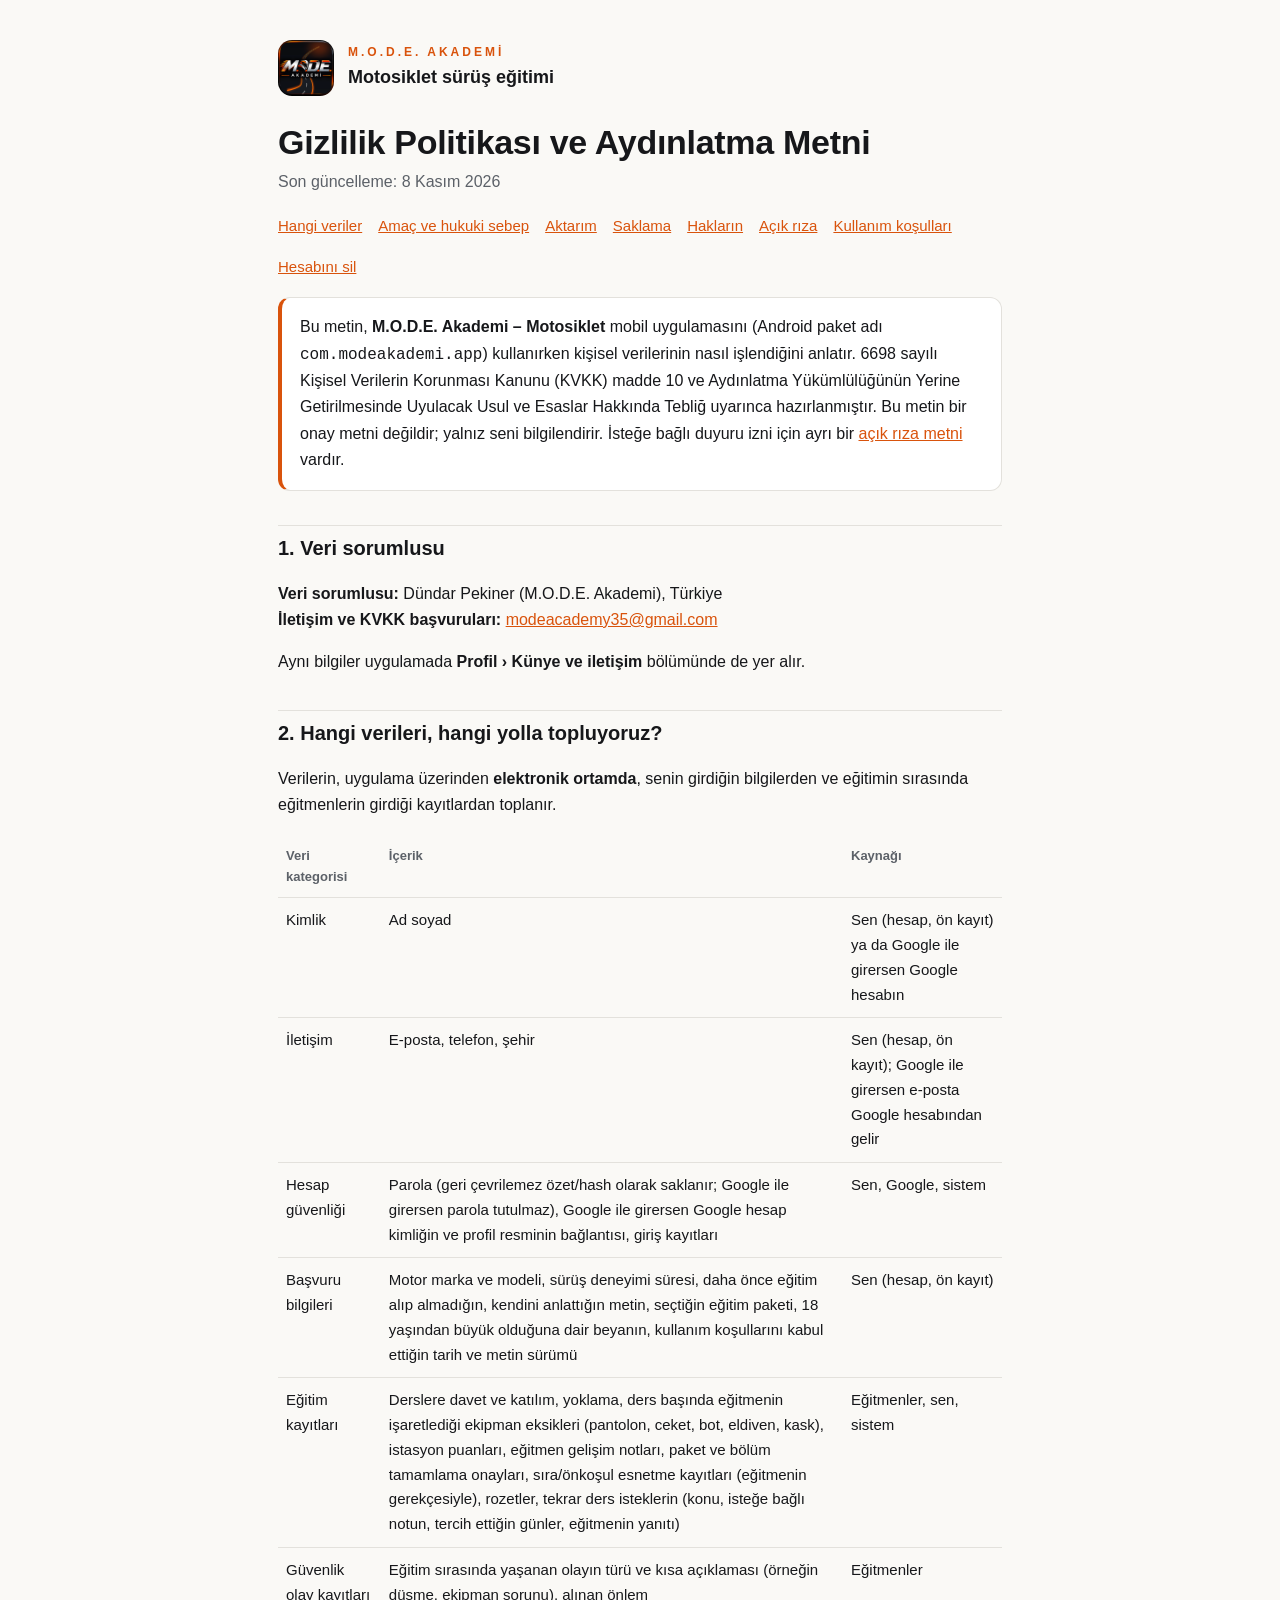
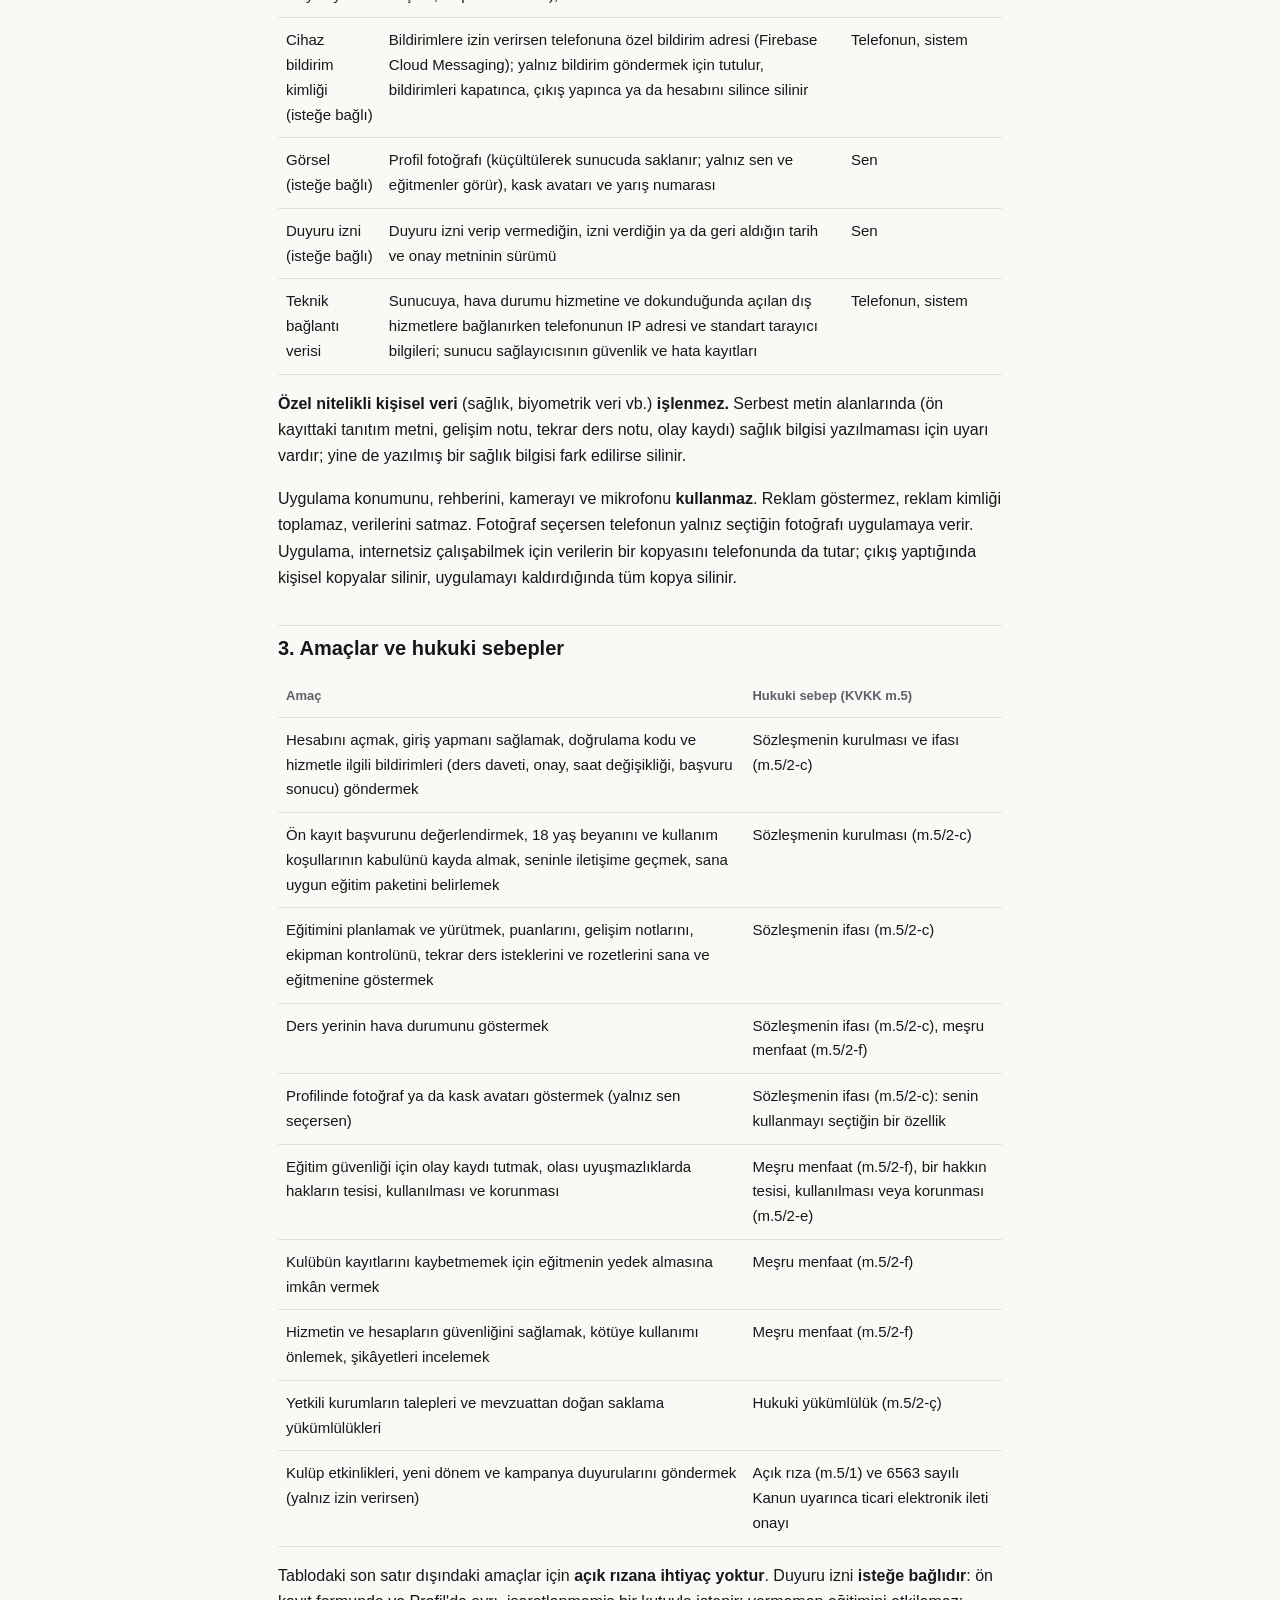
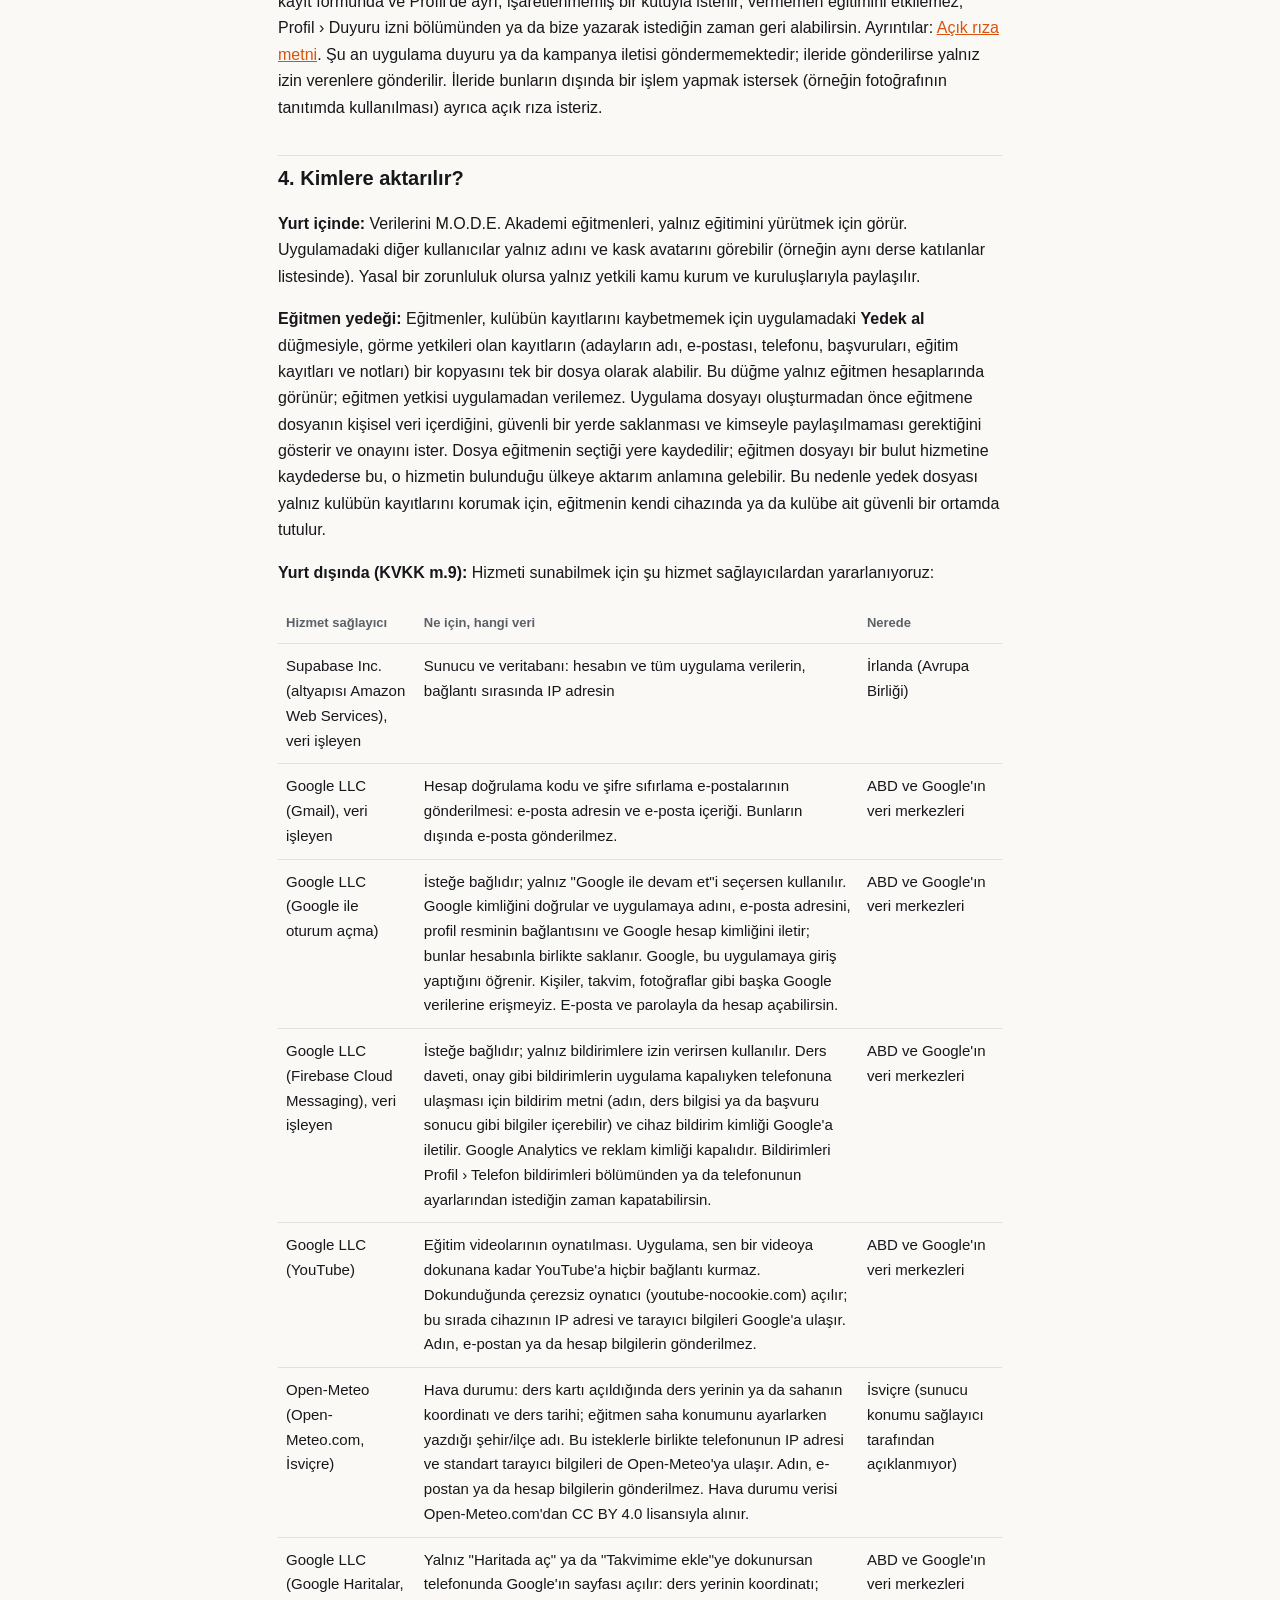
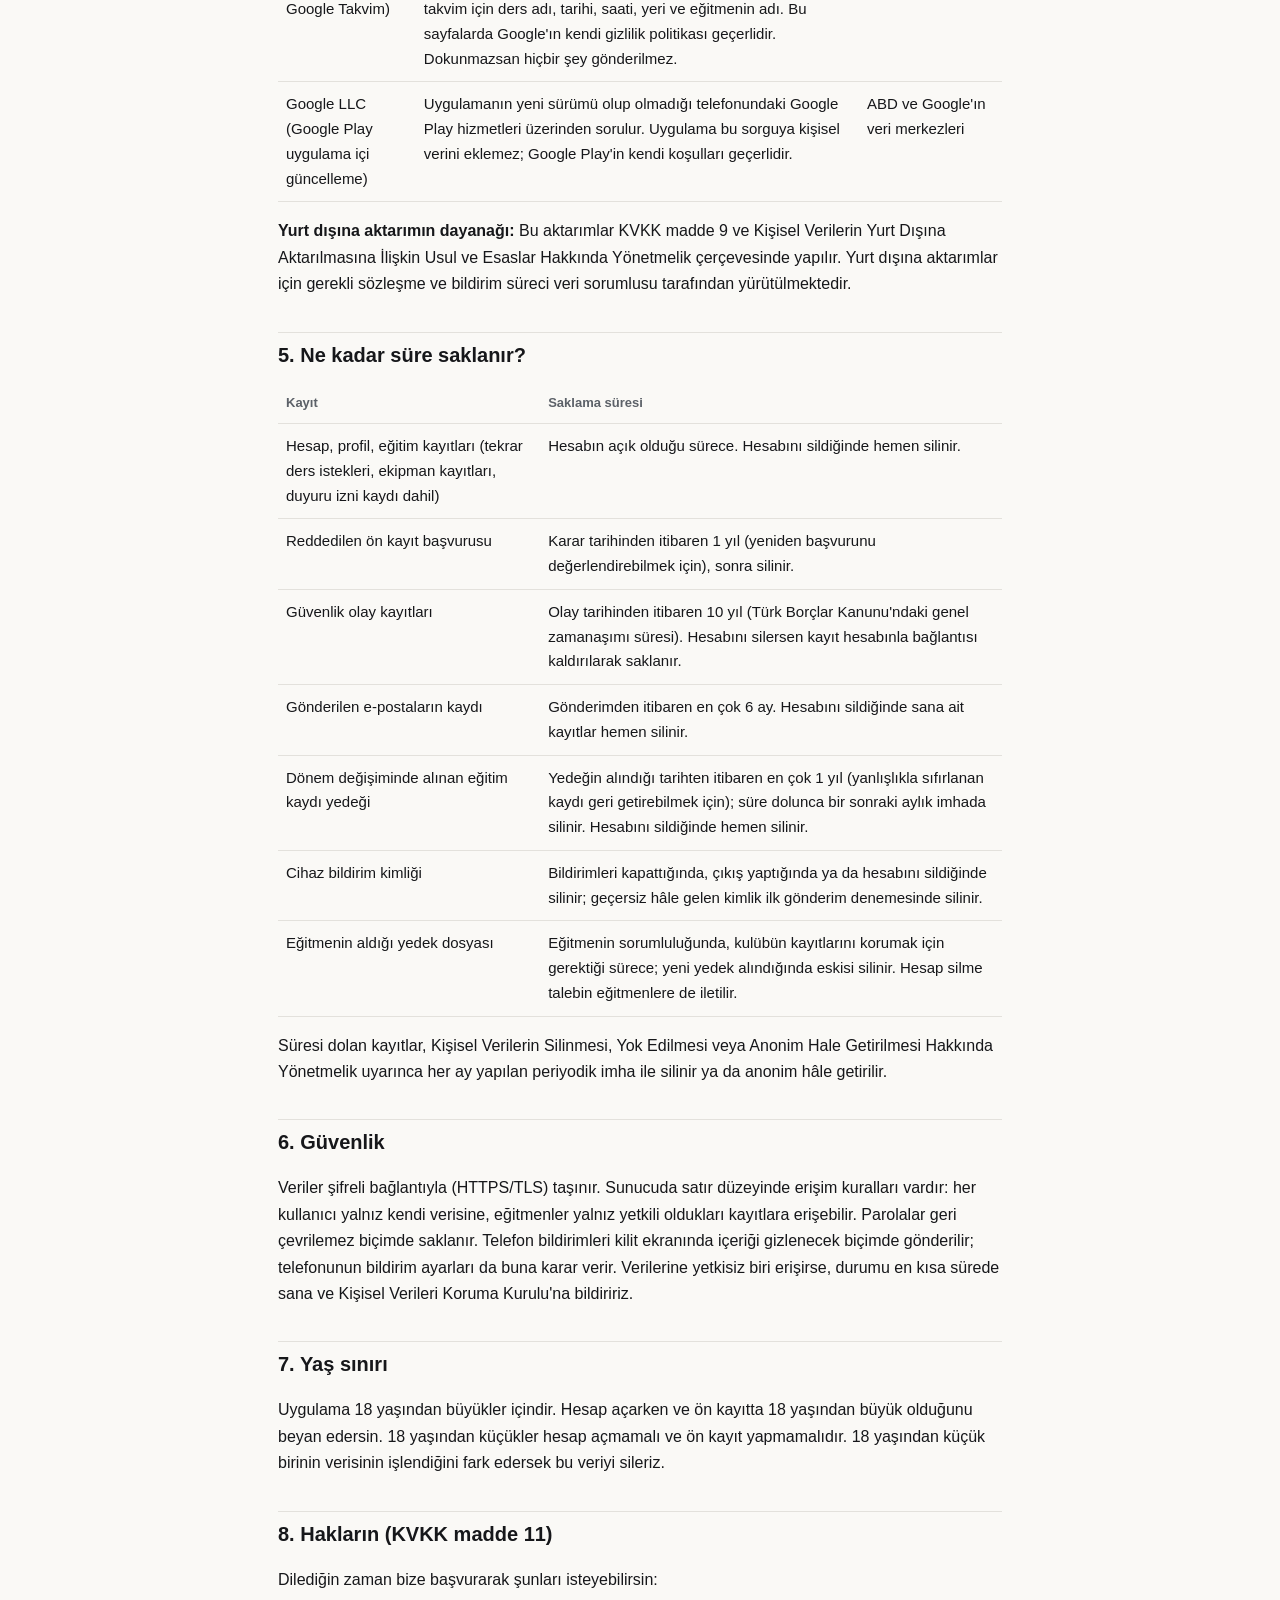
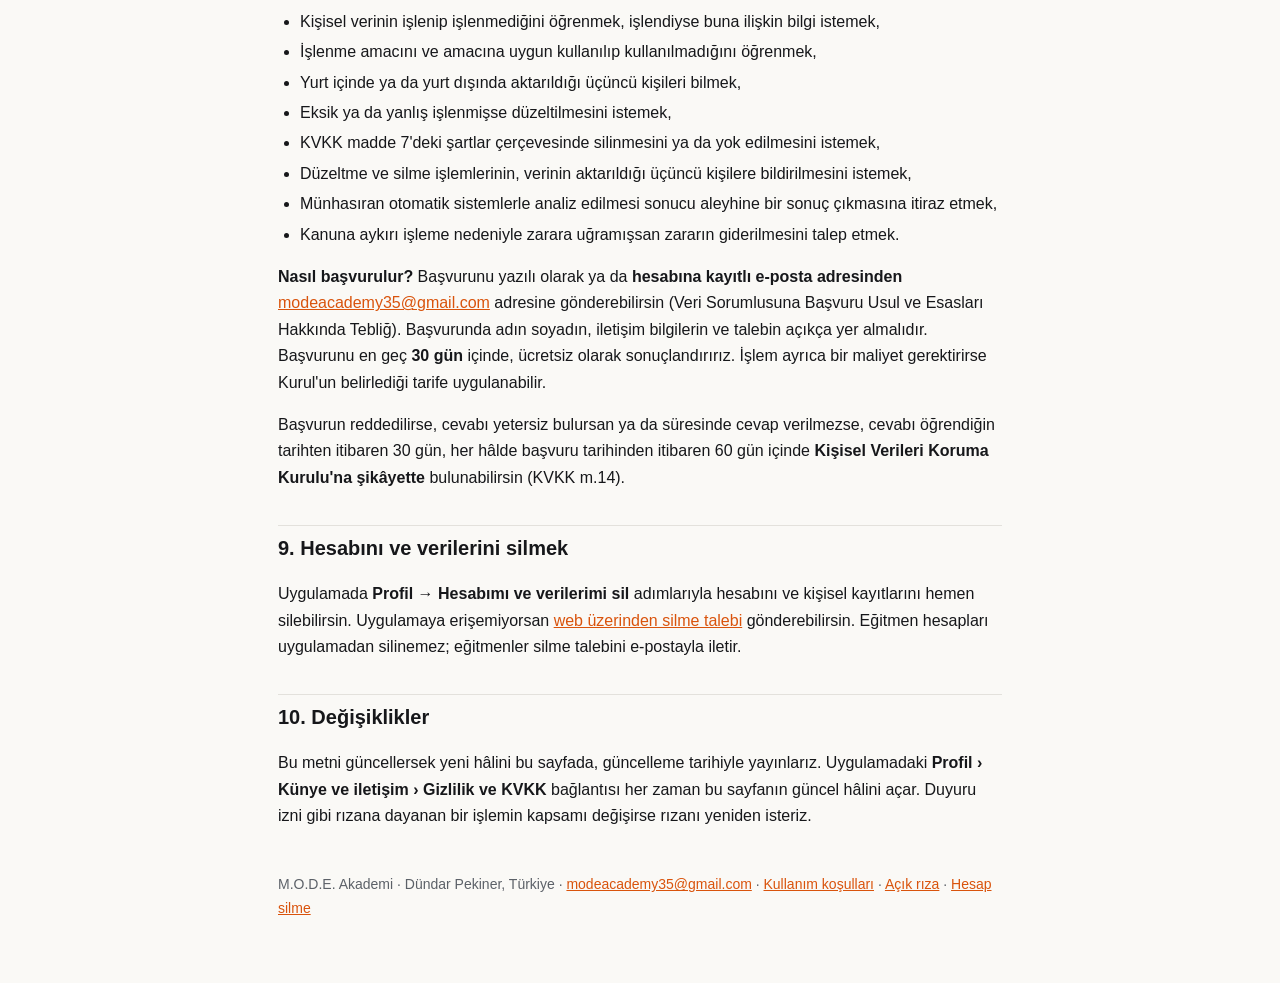
==== commit b7e5b401: "Gizlilik: yer tutucular kaldırıldı, nötr aktarım cümlesi (kullanıcı onayı 8 Kas) Co-Authored-By: Cla" ====
--- a/index.html
+++ b/index.html
@@ -13,7 +13,7 @@
 <header><img src="logo.png" alt="M.O.D.E. Akademi logosu"><div><div class="k">M.O.D.E. Akademi</div><div class="t">Motosiklet sürüş eğitimi</div></div></header>
 
 <h1>Gizlilik Politikası ve Aydınlatma Metni</h1>
-<div class="mu">Son güncelleme: 30 Ekim 2026</div>
+<div class="mu">Son güncelleme: 8 Kasım 2026</div>
 <nav><a href="#veriler">Hangi veriler</a><a href="#amac">Amaç ve hukuki sebep</a><a href="#aktarim">Aktarım</a><a href="#sure">Saklama</a><a href="#haklar">Hakların</a><a href="acik-riza.html">Açık rıza</a><a href="kullanim-kosullari.html">Kullanım koşulları</a><a href="hesap-silme.html">Hesabını sil</a></nav>
 
 <div class="box">Bu metin, <b>M.O.D.E. Akademi – Motosiklet</b> mobil uygulamasını (Android paket adı <code>com.modeakademi.app</code>) kullanırken kişisel verilerinin nasıl işlendiğini anlatır. 6698 sayılı Kişisel Verilerin Korunması Kanunu (KVKK) madde 10 ve Aydınlatma Yükümlülüğünün Yerine Getirilmesinde Uyulacak Usul ve Esaslar Hakkında Tebliğ uyarınca hazırlanmıştır. Bu metin bir onay metni değildir; yalnız seni bilgilendirir. İsteğe bağlı duyuru izni için ayrı bir <a href="acik-riza.html">açık rıza metni</a> vardır.</div>
@@ -81,7 +81,7 @@
 </tbody>
 </table>
 <!-- AVUKAT ONAYI BEKLİYOR: Eski metindeki "Kurul'un ilan ettiği standart sözleşmelerle yapılır" cümlesi kanıtsız olduğu için kaldırıldı (DENETIM_RAPORU §2.4). Standart sözleşmeler imzalanıp imza tarihinden itibaren 5 iş günü içinde Kurum'a bildirildiğinde aşağıdaki yer tutucu, gerçek yöntem ve tarihlerle değiştirilmeli. -->
-<p><b>Yurt dışına aktarımın dayanağı:</b> Bu aktarımlar KVKK madde 9 ve Kişisel Verilerin Yurt Dışına Aktarılmasına İlişkin Usul ve Esaslar Hakkında Yönetmelik çerçevesinde yapılır. [YER TUTUCU — veri sorumlusu ve avukat dolduracak: her sağlayıcı için kullanılan uygun güvence (ör. Kurul'un ilan ettiği standart sözleşme), imza tarihi ve Kurum'a bildirim tarihi.]</p>
+<p><b>Yurt dışına aktarımın dayanağı:</b> Bu aktarımlar KVKK madde 9 ve Kişisel Verilerin Yurt Dışına Aktarılmasına İlişkin Usul ve Esaslar Hakkında Yönetmelik çerçevesinde yapılır. Yurt dışına aktarımlar için gerekli sözleşme ve bildirim süreci veri sorumlusu tarafından yürütülmektedir.</p>
 
 <h2 id="sure">5. Ne kadar süre saklanır?</h2>
 <table>
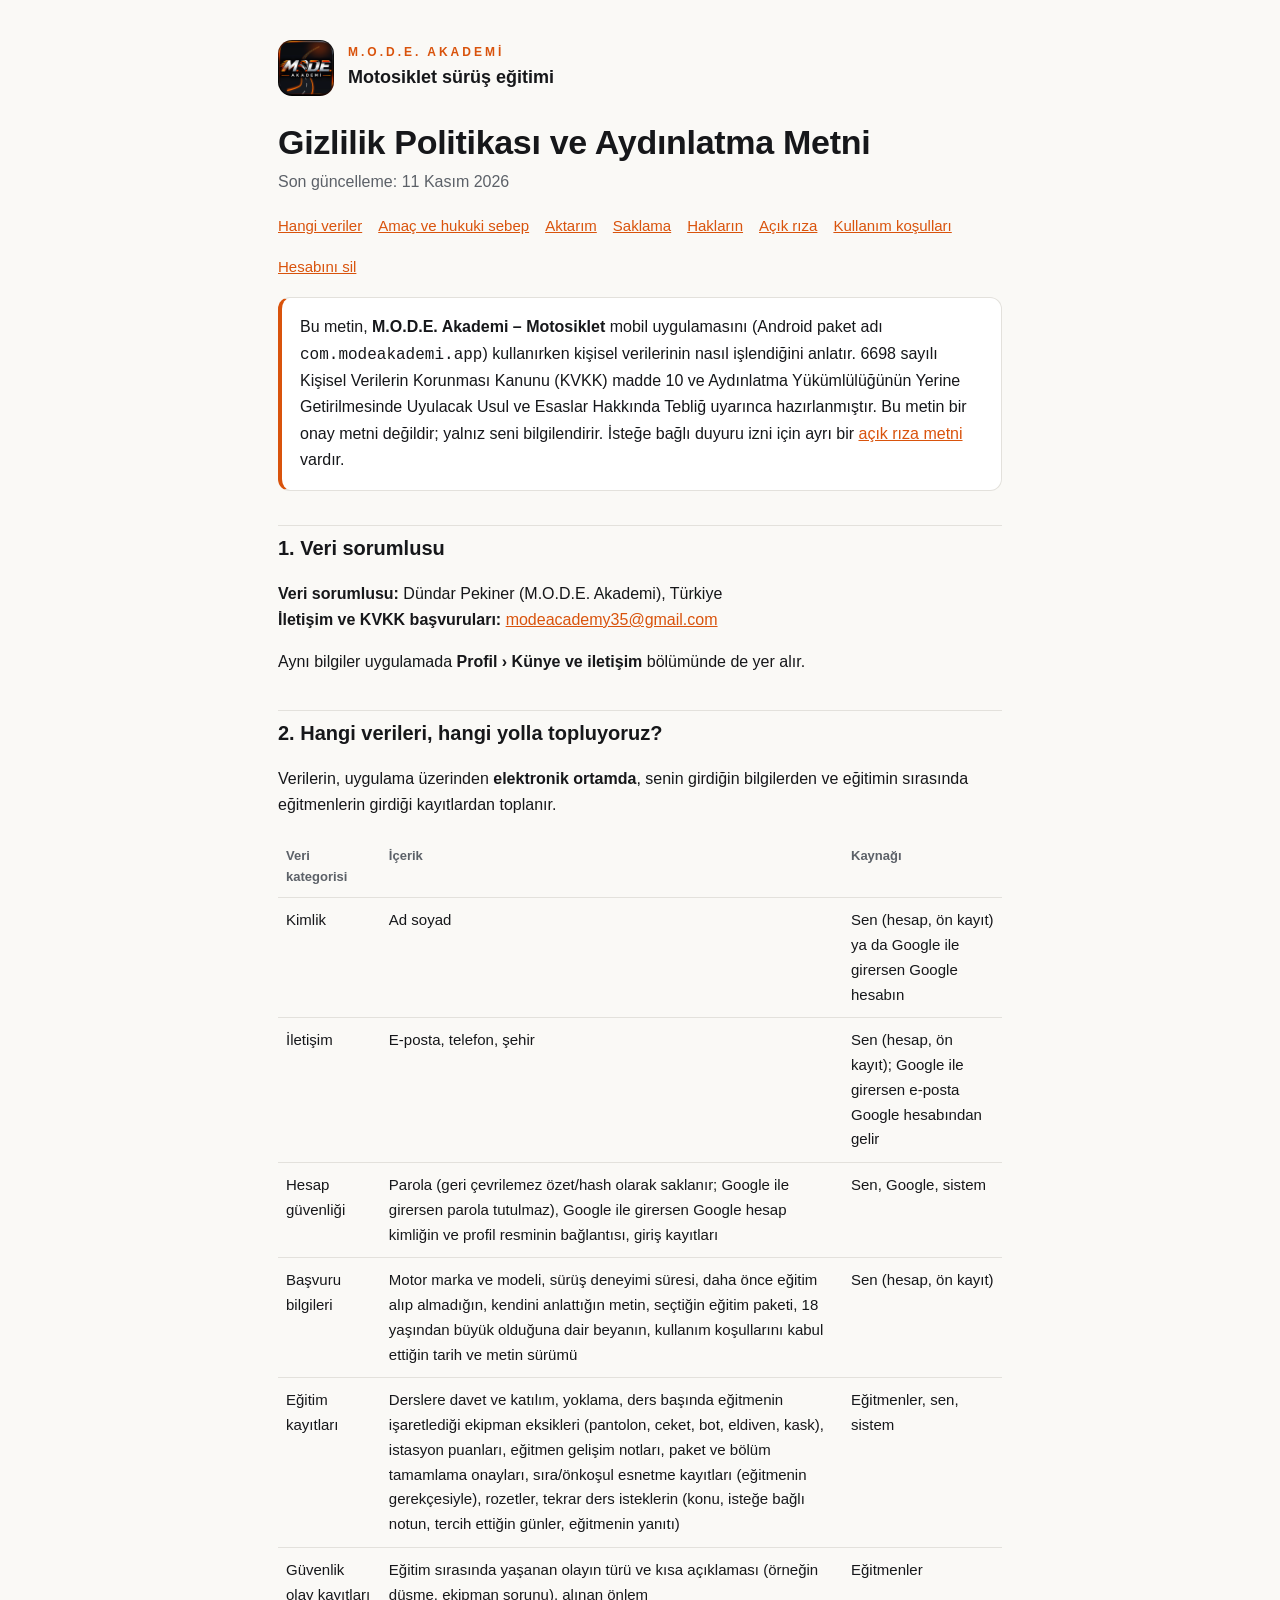
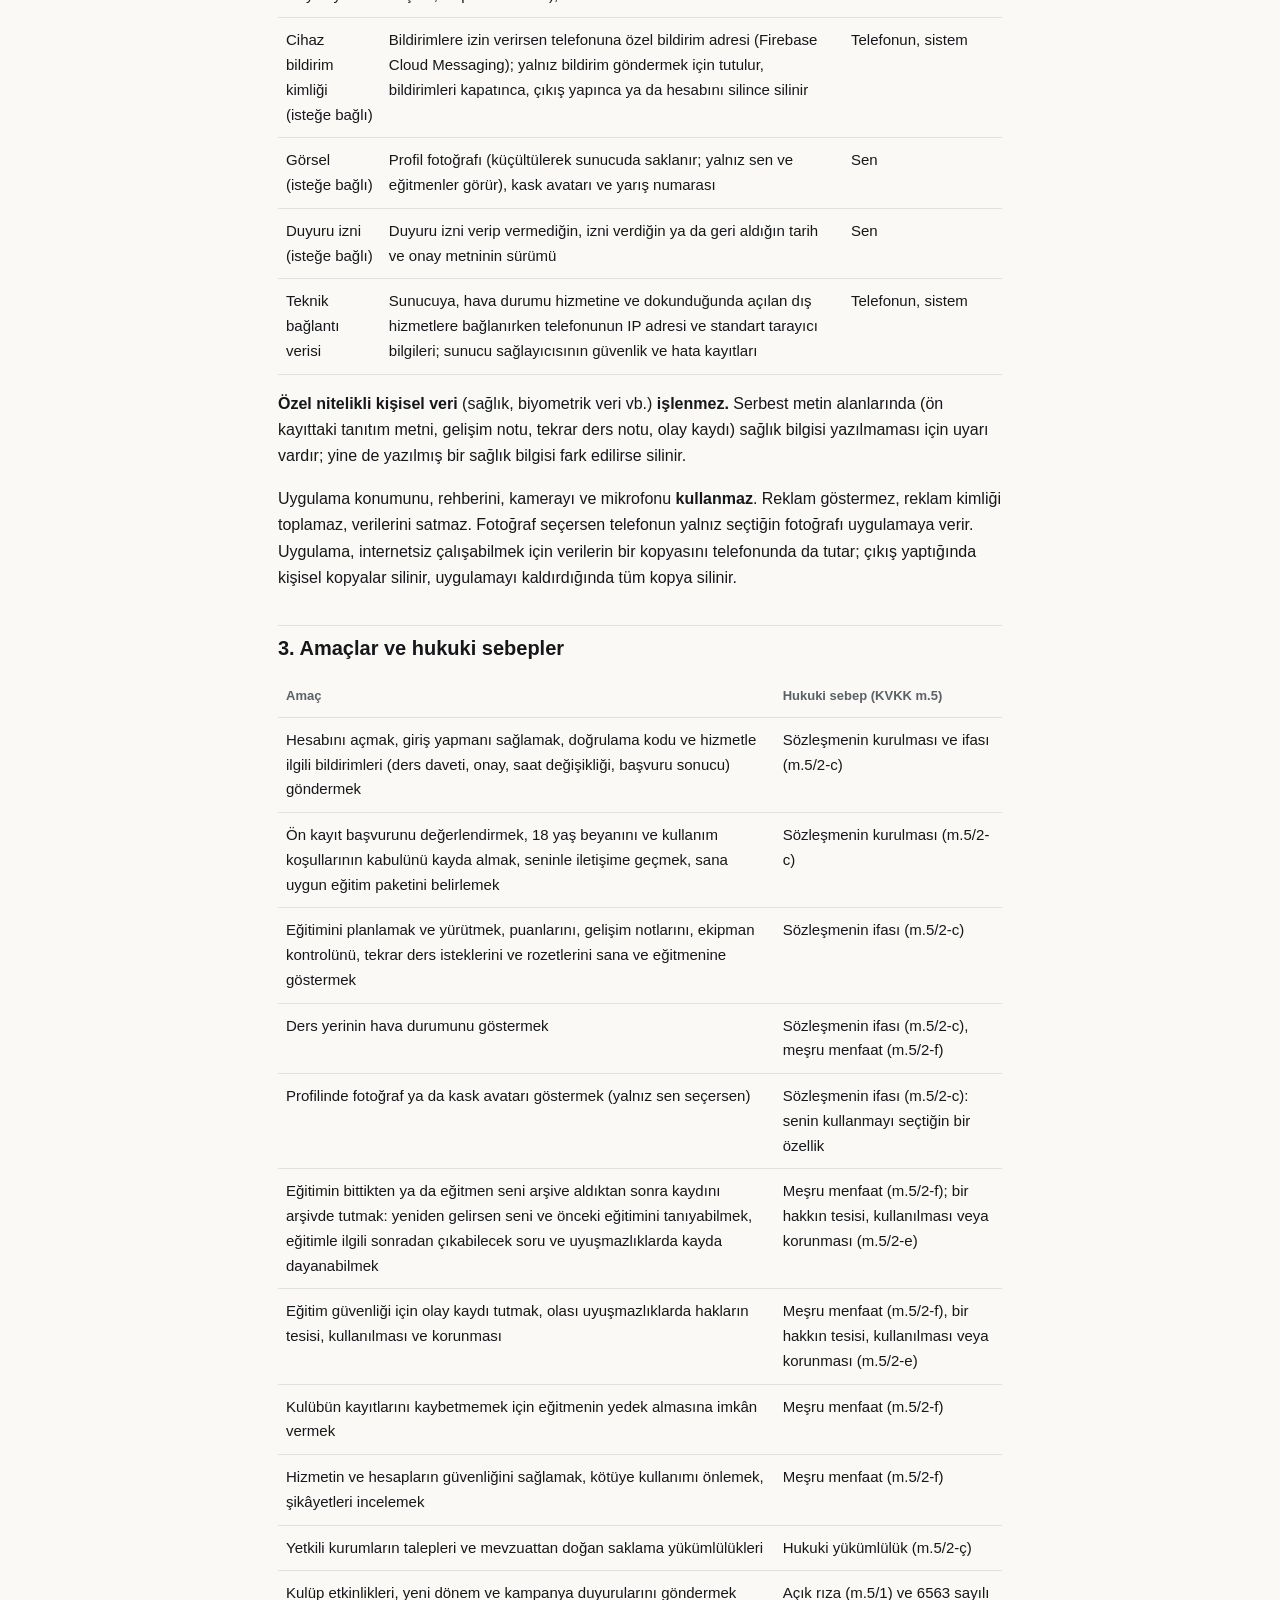
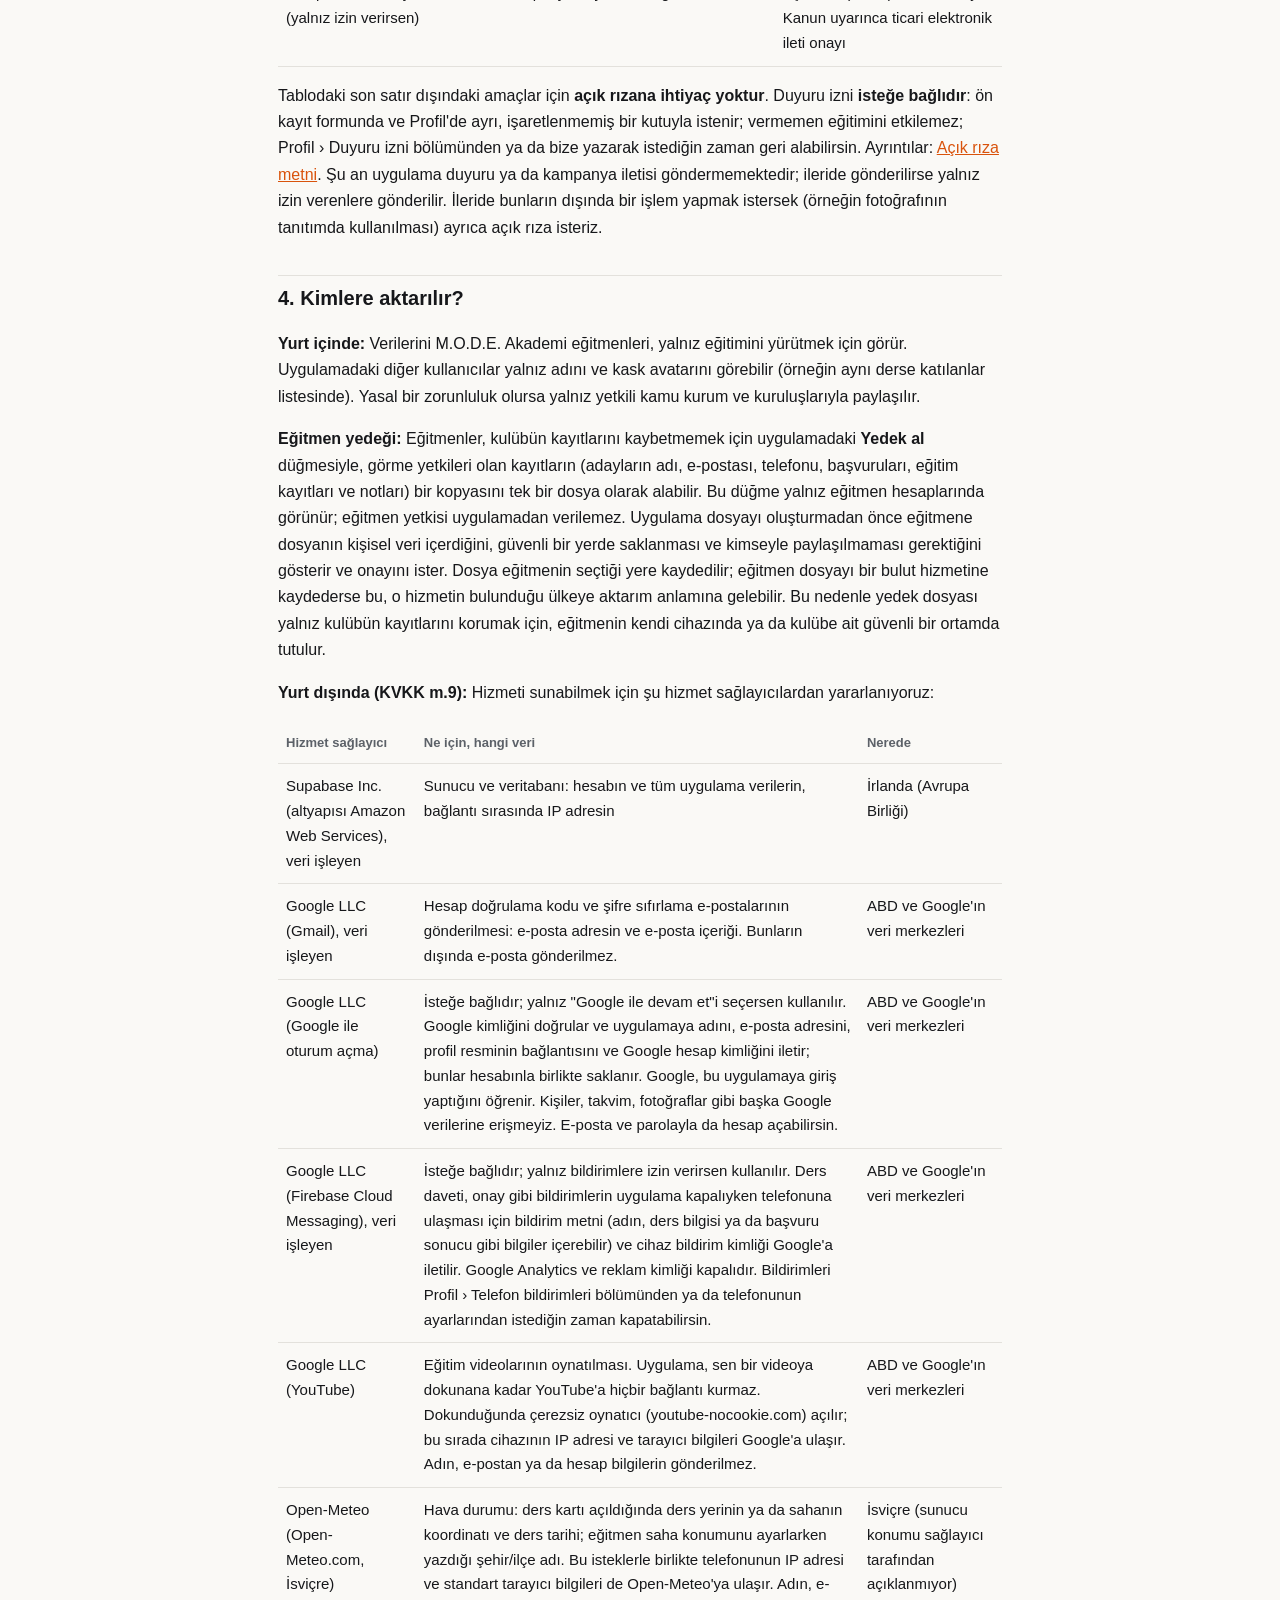
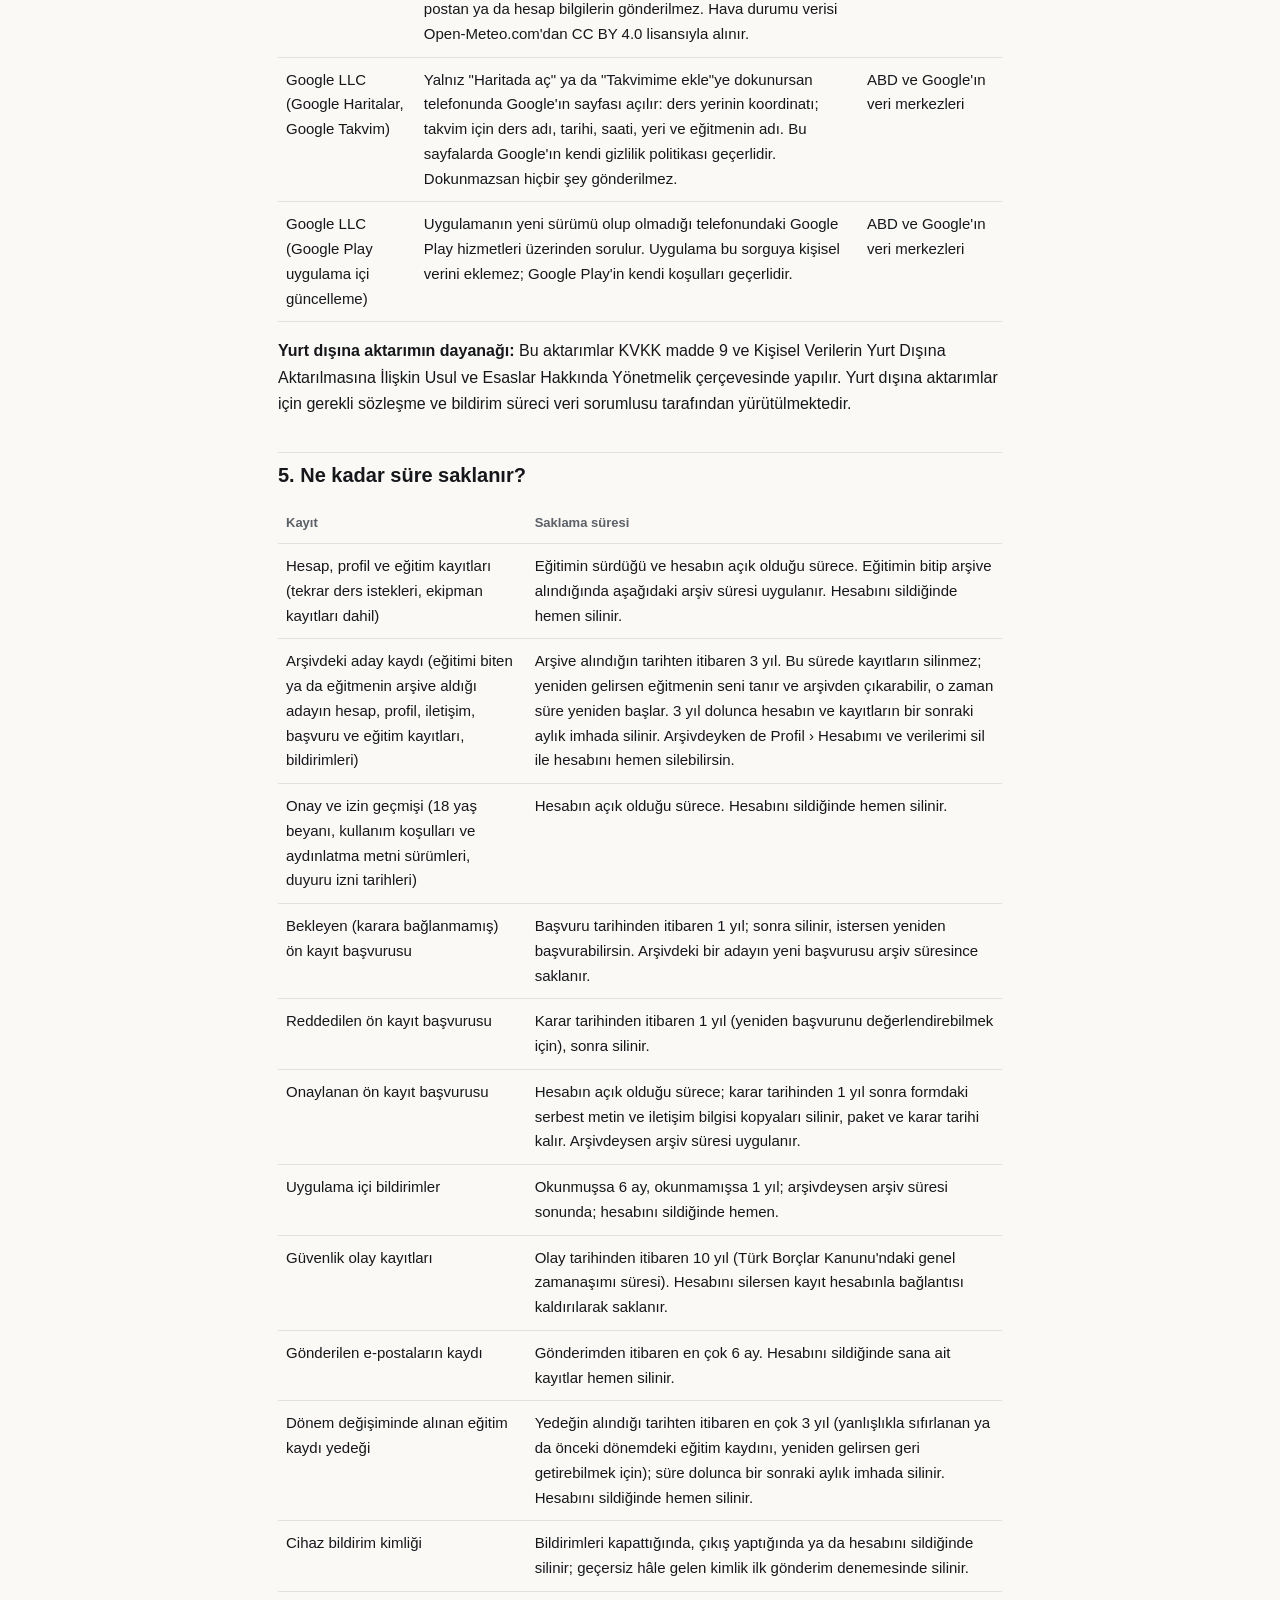
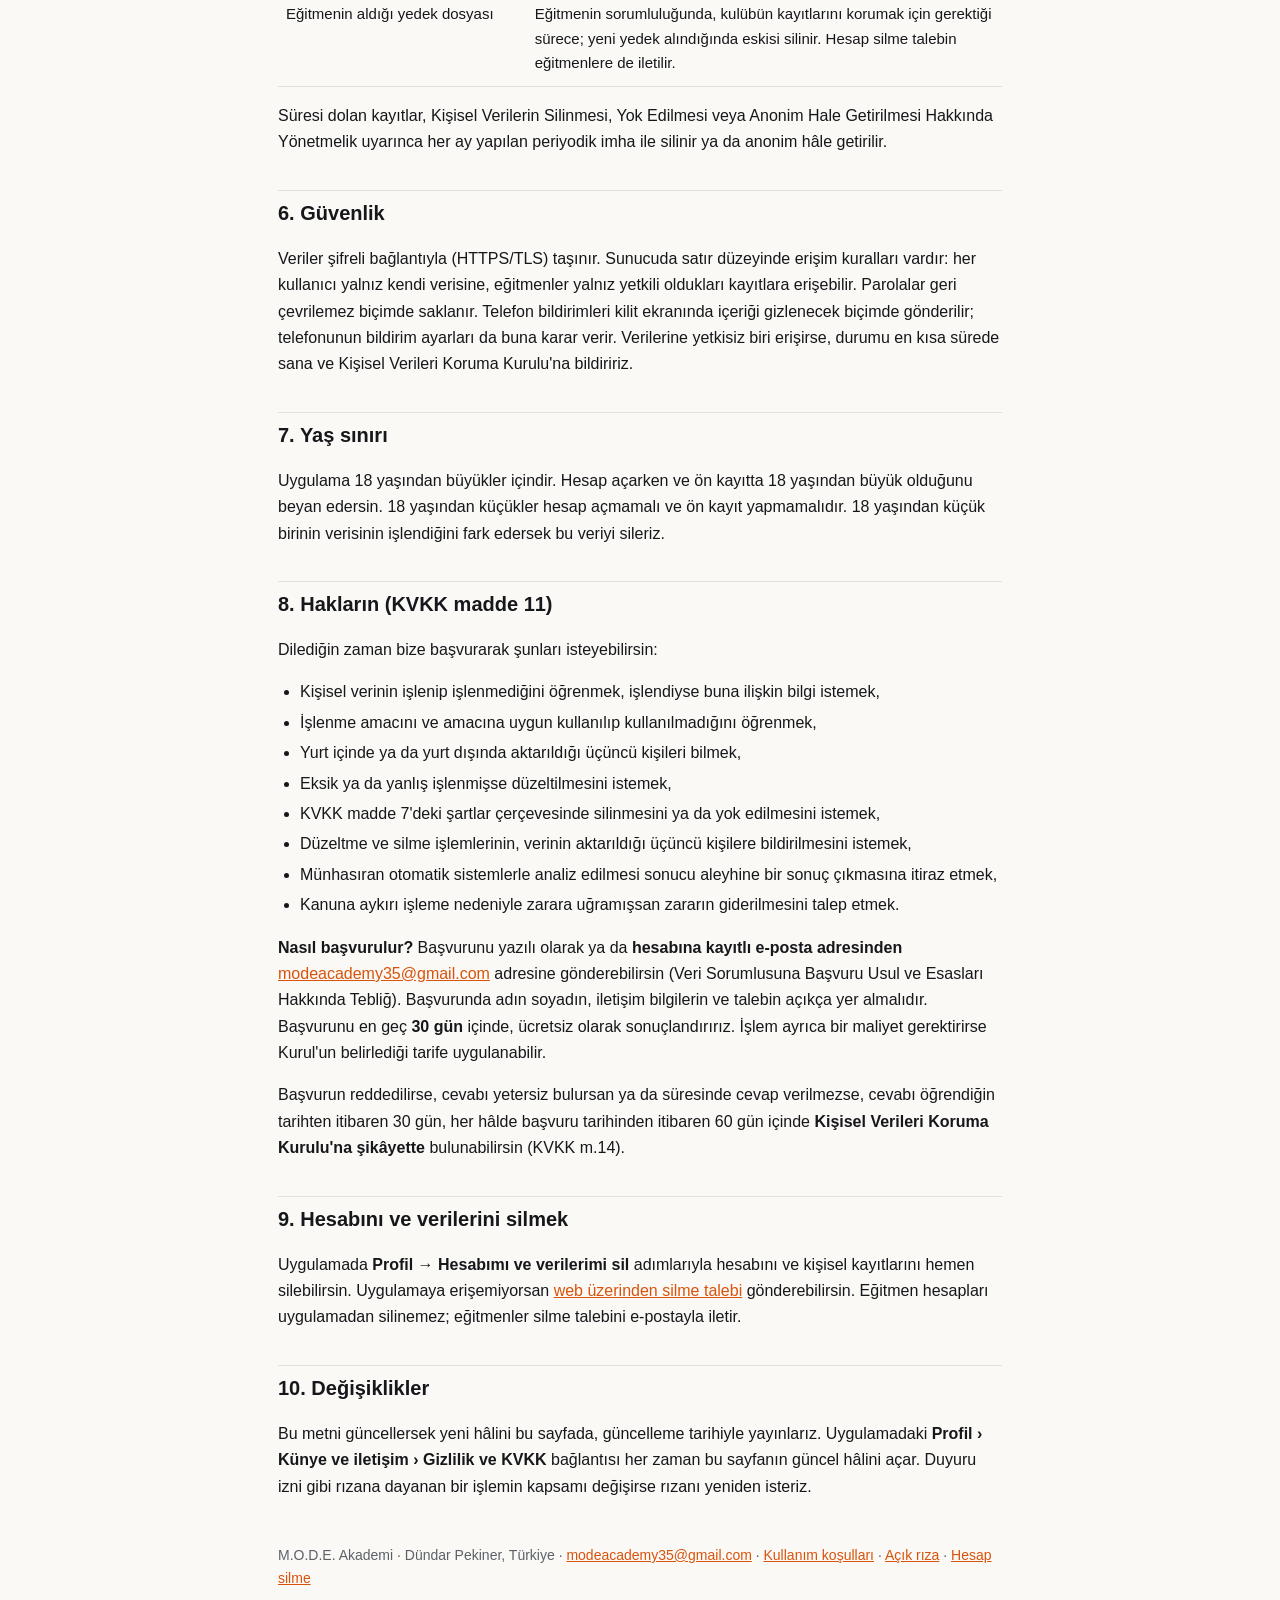
==== commit dba56788: "Gizlilik: arşivde 3 yıl saklama ve 0028 saklama satırları, uygulama aydınlatma metni 2026-11-11 ile " ====
--- a/index.html
+++ b/index.html
@@ -13,7 +13,7 @@
 <header><img src="logo.png" alt="M.O.D.E. Akademi logosu"><div><div class="k">M.O.D.E. Akademi</div><div class="t">Motosiklet sürüş eğitimi</div></div></header>
 
 <h1>Gizlilik Politikası ve Aydınlatma Metni</h1>
-<div class="mu">Son güncelleme: 8 Kasım 2026</div>
+<div class="mu">Son güncelleme: 11 Kasım 2026</div>
 <nav><a href="#veriler">Hangi veriler</a><a href="#amac">Amaç ve hukuki sebep</a><a href="#aktarim">Aktarım</a><a href="#sure">Saklama</a><a href="#haklar">Hakların</a><a href="acik-riza.html">Açık rıza</a><a href="kullanim-kosullari.html">Kullanım koşulları</a><a href="hesap-silme.html">Hesabını sil</a></nav>
 
 <div class="box">Bu metin, <b>M.O.D.E. Akademi – Motosiklet</b> mobil uygulamasını (Android paket adı <code>com.modeakademi.app</code>) kullanırken kişisel verilerinin nasıl işlendiğini anlatır. 6698 sayılı Kişisel Verilerin Korunması Kanunu (KVKK) madde 10 ve Aydınlatma Yükümlülüğünün Yerine Getirilmesinde Uyulacak Usul ve Esaslar Hakkında Tebliğ uyarınca hazırlanmıştır. Bu metin bir onay metni değildir; yalnız seni bilgilendirir. İsteğe bağlı duyuru izni için ayrı bir <a href="acik-riza.html">açık rıza metni</a> vardır.</div>
@@ -53,6 +53,7 @@
 <tr><td>Eğitimini planlamak ve yürütmek, puanlarını, gelişim notlarını, ekipman kontrolünü, tekrar ders isteklerini ve rozetlerini sana ve eğitmenine göstermek</td><td>Sözleşmenin ifası (m.5/2-c)</td></tr>
 <tr><td>Ders yerinin hava durumunu göstermek</td><td>Sözleşmenin ifası (m.5/2-c), meşru menfaat (m.5/2-f)</td></tr>
 <tr><td>Profilinde fotoğraf ya da kask avatarı göstermek (yalnız sen seçersen)</td><td>Sözleşmenin ifası (m.5/2-c): senin kullanmayı seçtiğin bir özellik</td></tr>
+<tr><td>Eğitimin bittikten ya da eğitmen seni arşive aldıktan sonra kaydını arşivde tutmak: yeniden gelirsen seni ve önceki eğitimini tanıyabilmek, eğitimle ilgili sonradan çıkabilecek soru ve uyuşmazlıklarda kayda dayanabilmek</td><td>Meşru menfaat (m.5/2-f); bir hakkın tesisi, kullanılması veya korunması (m.5/2-e)</td></tr>
 <tr><td>Eğitim güvenliği için olay kaydı tutmak, olası uyuşmazlıklarda hakların tesisi, kullanılması ve korunması</td><td>Meşru menfaat (m.5/2-f), bir hakkın tesisi, kullanılması veya korunması (m.5/2-e)</td></tr>
 <tr><td>Kulübün kayıtlarını kaybetmemek için eğitmenin yedek almasına imkân vermek</td><td>Meşru menfaat (m.5/2-f)</td></tr>
 <tr><td>Hizmetin ve hesapların güvenliğini sağlamak, kötüye kullanımı önlemek, şikâyetleri incelemek</td><td>Meşru menfaat (m.5/2-f)</td></tr>
@@ -87,11 +88,16 @@
 <table>
 <thead><tr><th>Kayıt</th><th>Saklama süresi</th></tr></thead>
 <tbody>
-<tr><td>Hesap, profil, eğitim kayıtları (tekrar ders istekleri, ekipman kayıtları, duyuru izni kaydı dahil)</td><td>Hesabın açık olduğu sürece. Hesabını sildiğinde hemen silinir.</td></tr>
+<tr><td>Hesap, profil ve eğitim kayıtları (tekrar ders istekleri, ekipman kayıtları dahil)</td><td>Eğitimin sürdüğü ve hesabın açık olduğu sürece. Eğitimin bitip arşive alındığında aşağıdaki arşiv süresi uygulanır. Hesabını sildiğinde hemen silinir.</td></tr>
+<tr><td>Arşivdeki aday kaydı (eğitimi biten ya da eğitmenin arşive aldığı adayın hesap, profil, iletişim, başvuru ve eğitim kayıtları, bildirimleri)</td><td>Arşive alındığın tarihten itibaren 3 yıl. Bu sürede kayıtların silinmez; yeniden gelirsen eğitmenin seni tanır ve arşivden çıkarabilir, o zaman süre yeniden başlar. 3 yıl dolunca hesabın ve kayıtların bir sonraki aylık imhada silinir. Arşivdeyken de Profil › Hesabımı ve verilerimi sil ile hesabını hemen silebilirsin.</td></tr>
+<tr><td>Onay ve izin geçmişi (18 yaş beyanı, kullanım koşulları ve aydınlatma metni sürümleri, duyuru izni tarihleri)</td><td>Hesabın açık olduğu sürece. Hesabını sildiğinde hemen silinir.</td></tr>
+<tr><td>Bekleyen (karara bağlanmamış) ön kayıt başvurusu</td><td>Başvuru tarihinden itibaren 1 yıl; sonra silinir, istersen yeniden başvurabilirsin. Arşivdeki bir adayın yeni başvurusu arşiv süresince saklanır.</td></tr>
 <tr><td>Reddedilen ön kayıt başvurusu</td><td>Karar tarihinden itibaren 1 yıl (yeniden başvurunu değerlendirebilmek için), sonra silinir.</td></tr>
+<tr><td>Onaylanan ön kayıt başvurusu</td><td>Hesabın açık olduğu sürece; karar tarihinden 1 yıl sonra formdaki serbest metin ve iletişim bilgisi kopyaları silinir, paket ve karar tarihi kalır. Arşivdeysen arşiv süresi uygulanır.</td></tr>
+<tr><td>Uygulama içi bildirimler</td><td>Okunmuşsa 6 ay, okunmamışsa 1 yıl; arşivdeysen arşiv süresi sonunda; hesabını sildiğinde hemen.</td></tr>
 <tr><td>Güvenlik olay kayıtları</td><td>Olay tarihinden itibaren 10 yıl (Türk Borçlar Kanunu'ndaki genel zamanaşımı süresi). Hesabını silersen kayıt hesabınla bağlantısı kaldırılarak saklanır.</td></tr>
 <tr><td>Gönderilen e-postaların kaydı</td><td>Gönderimden itibaren en çok 6 ay. Hesabını sildiğinde sana ait kayıtlar hemen silinir.</td></tr>
-<tr><td>Dönem değişiminde alınan eğitim kaydı yedeği</td><td>Yedeğin alındığı tarihten itibaren en çok 1 yıl (yanlışlıkla sıfırlanan kaydı geri getirebilmek için); süre dolunca bir sonraki aylık imhada silinir. Hesabını sildiğinde hemen silinir.</td></tr>
+<tr><td>Dönem değişiminde alınan eğitim kaydı yedeği</td><td>Yedeğin alındığı tarihten itibaren en çok 3 yıl (yanlışlıkla sıfırlanan ya da önceki dönemdeki eğitim kaydını, yeniden gelirsen geri getirebilmek için); süre dolunca bir sonraki aylık imhada silinir. Hesabını sildiğinde hemen silinir.</td></tr>
 <tr><td>Cihaz bildirim kimliği</td><td>Bildirimleri kapattığında, çıkış yaptığında ya da hesabını sildiğinde silinir; geçersiz hâle gelen kimlik ilk gönderim denemesinde silinir.</td></tr>
 <tr><td>Eğitmenin aldığı yedek dosyası</td><td>Eğitmenin sorumluluğunda, kulübün kayıtlarını korumak için gerektiği sürece; yeni yedek alındığında eskisi silinir. Hesap silme talebin eğitmenlere de iletilir.</td></tr>
 </tbody>
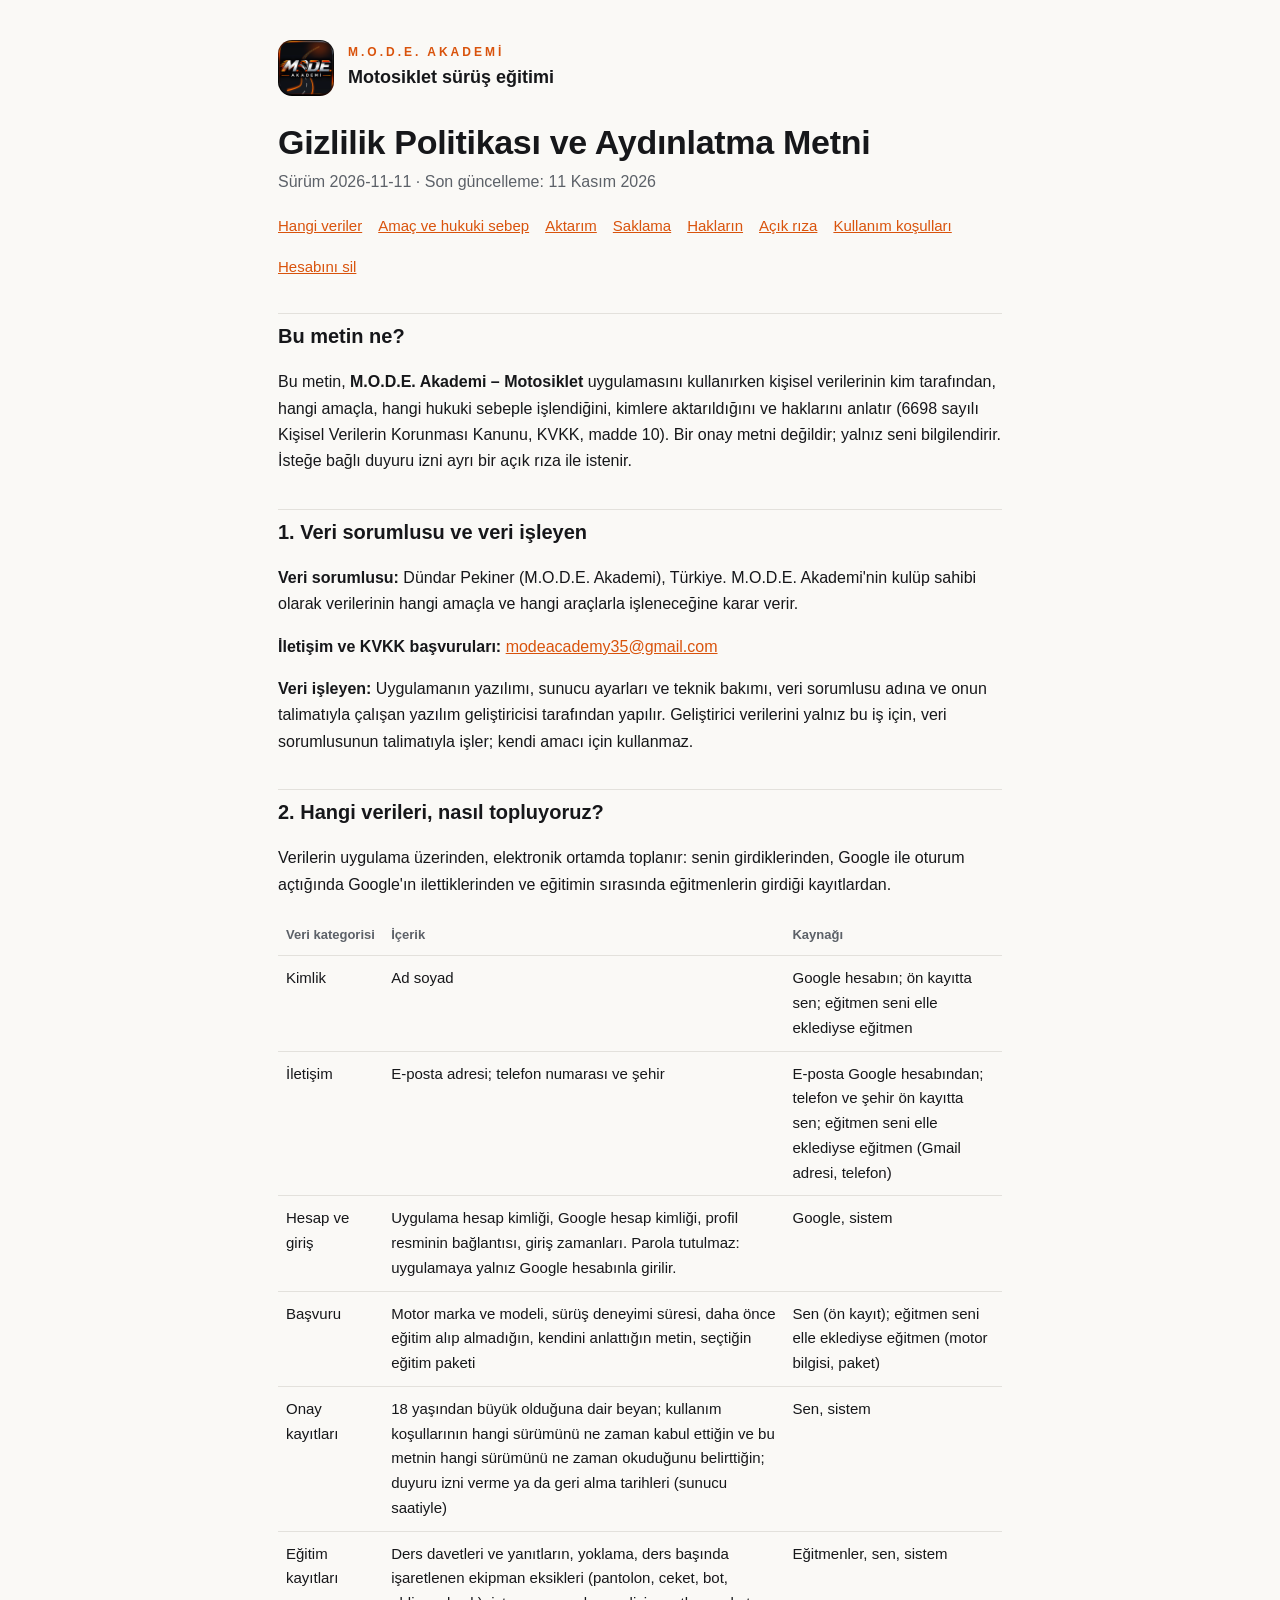
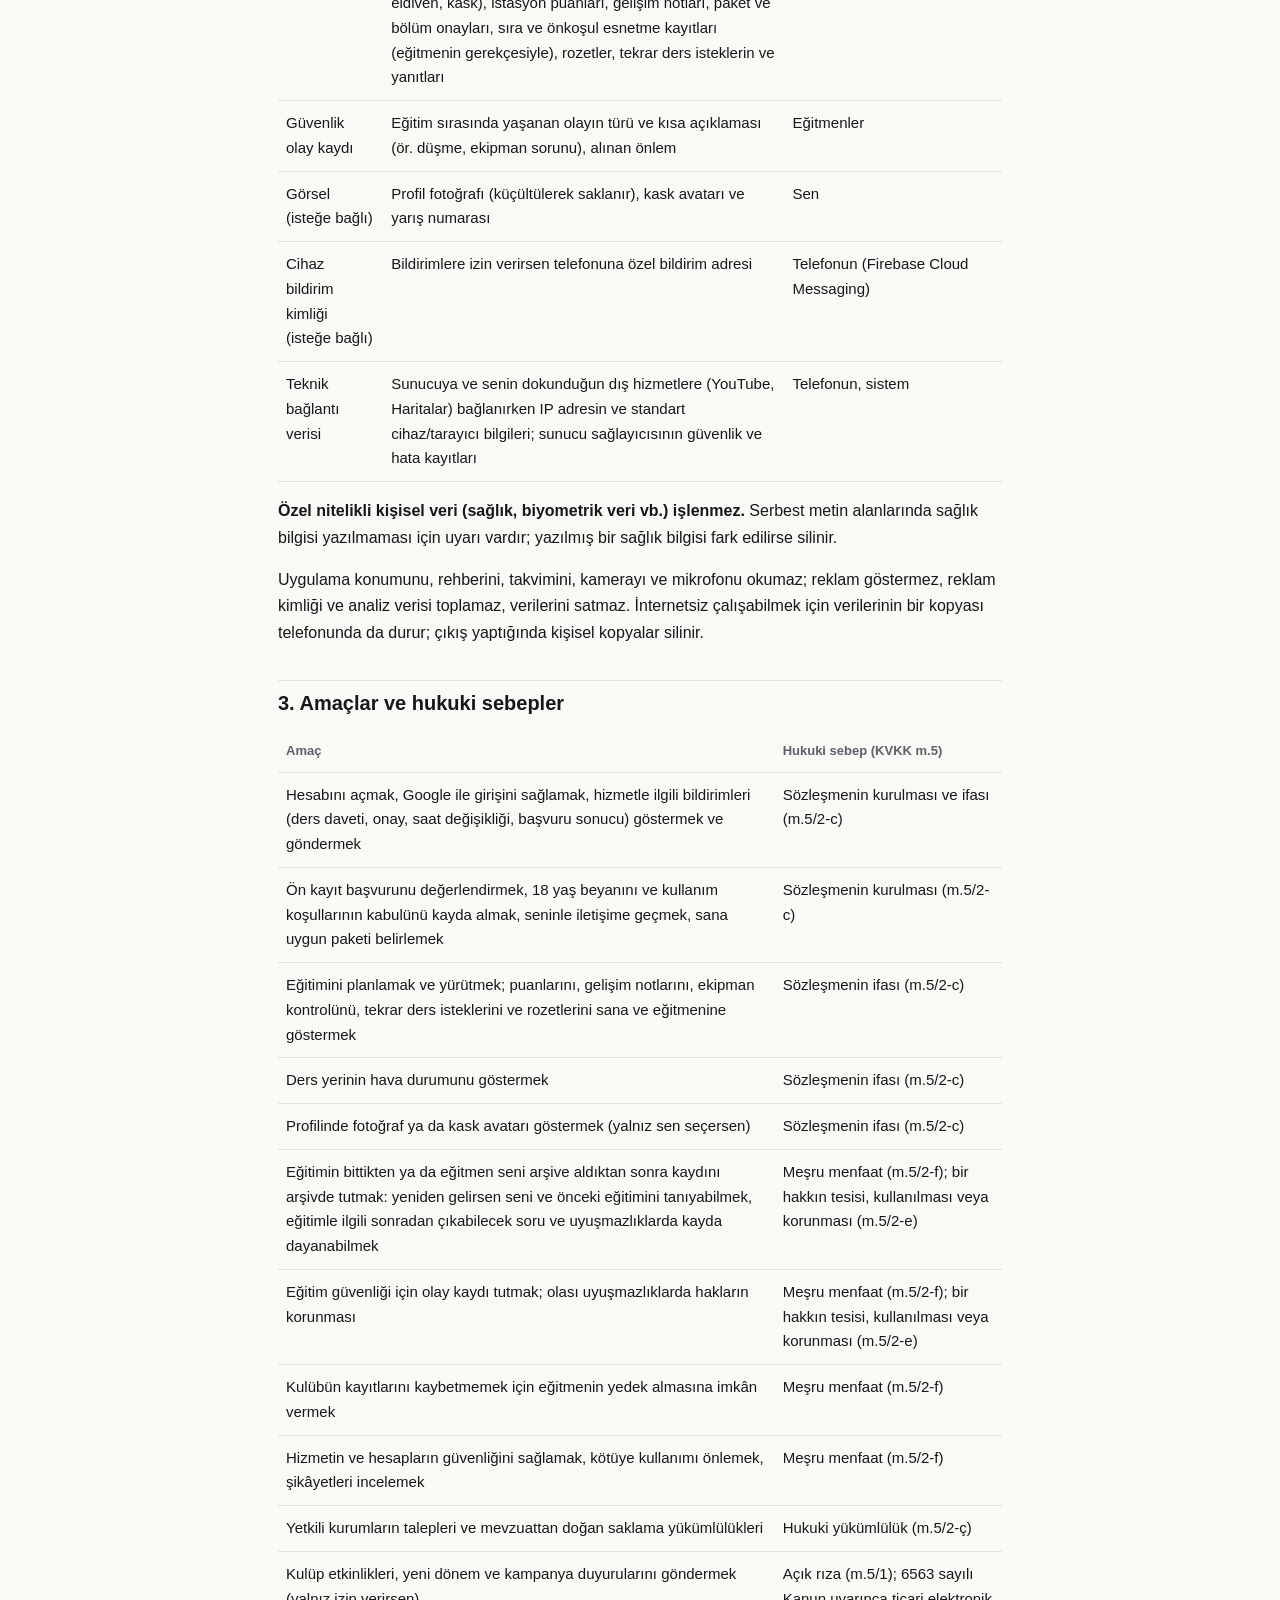
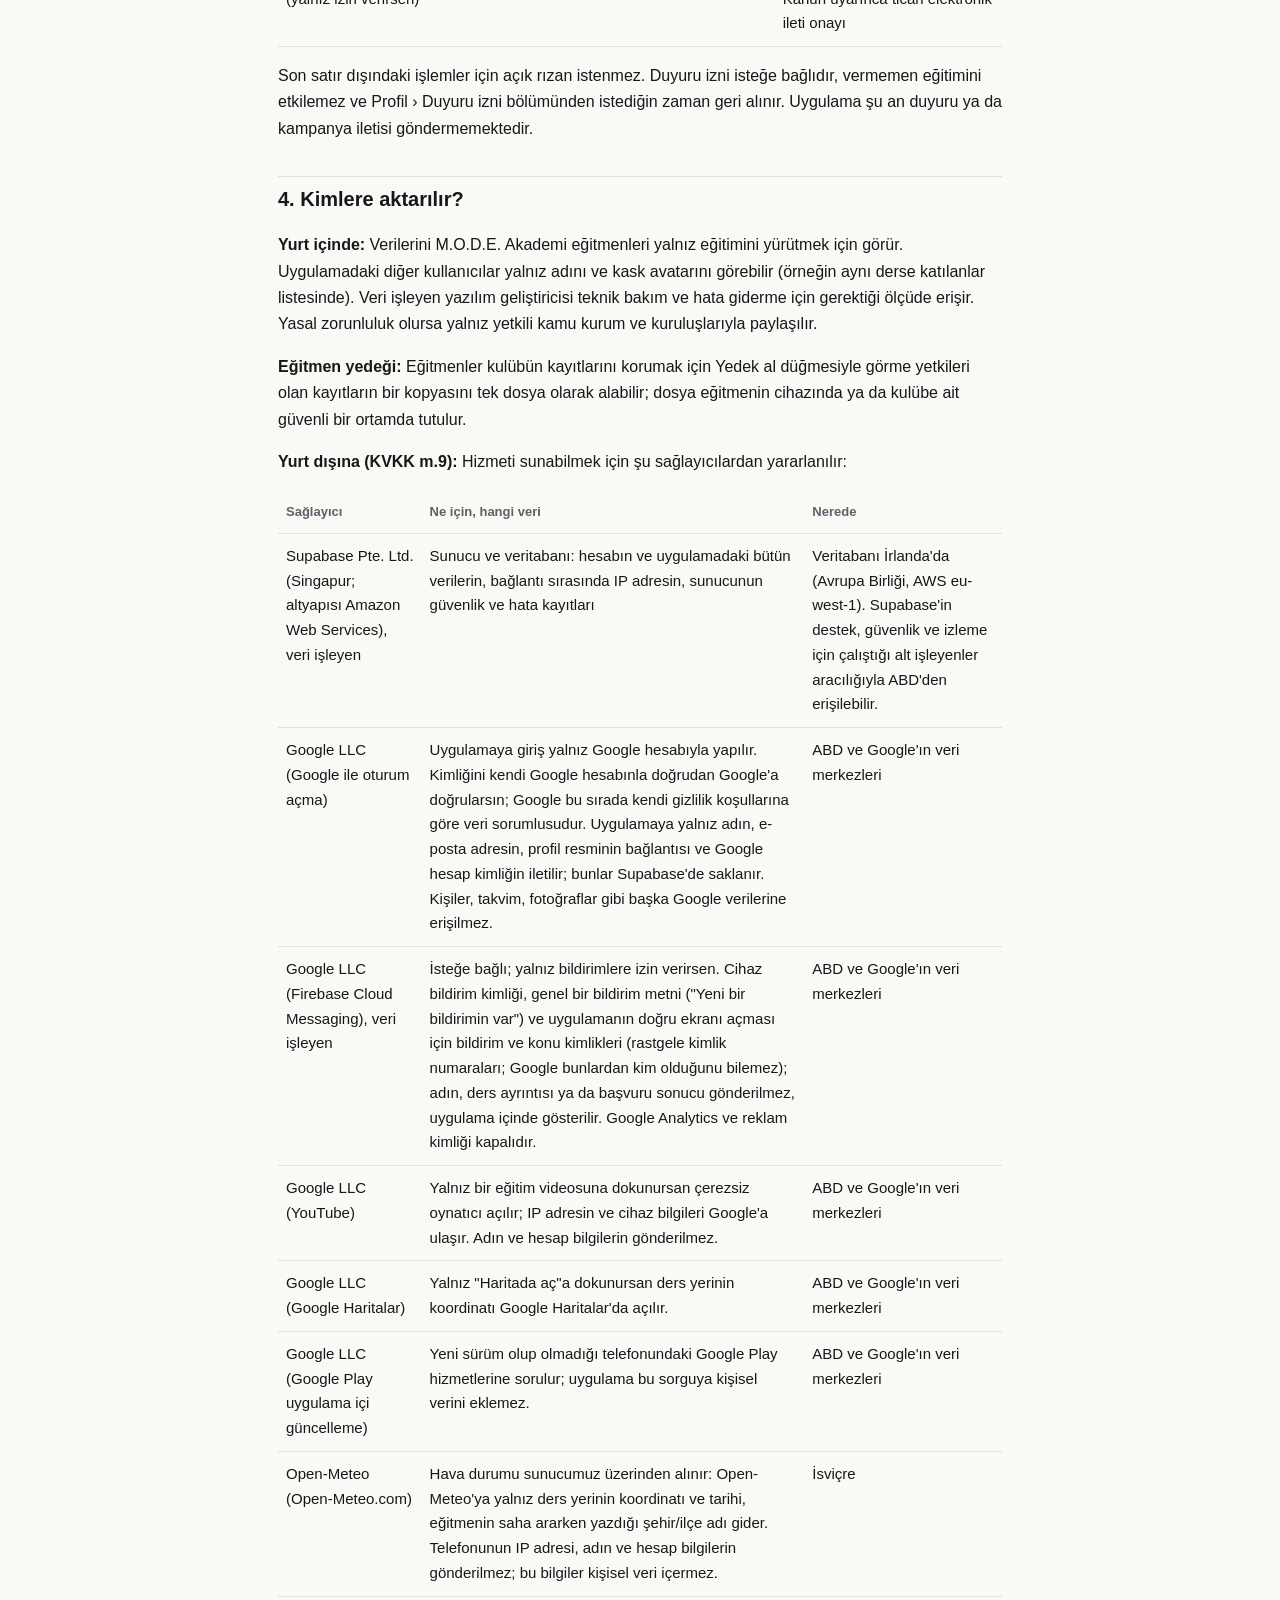
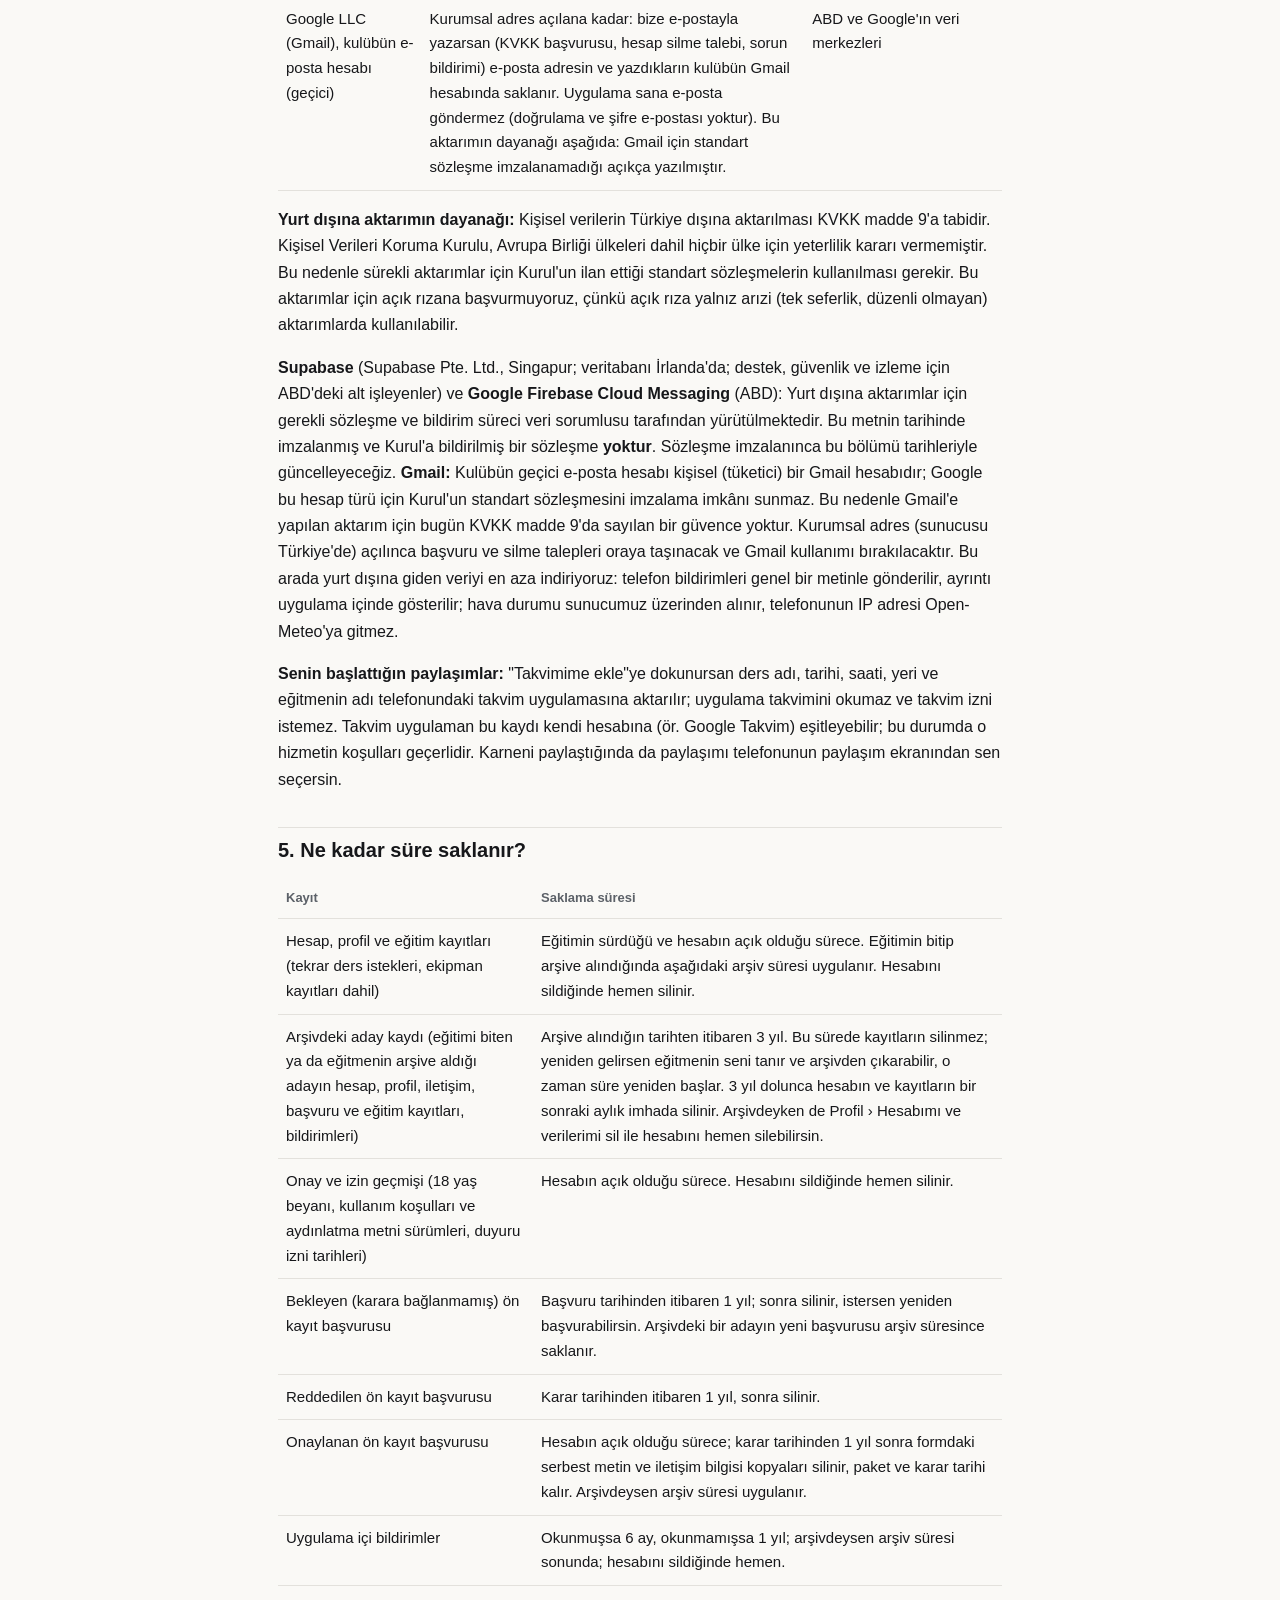
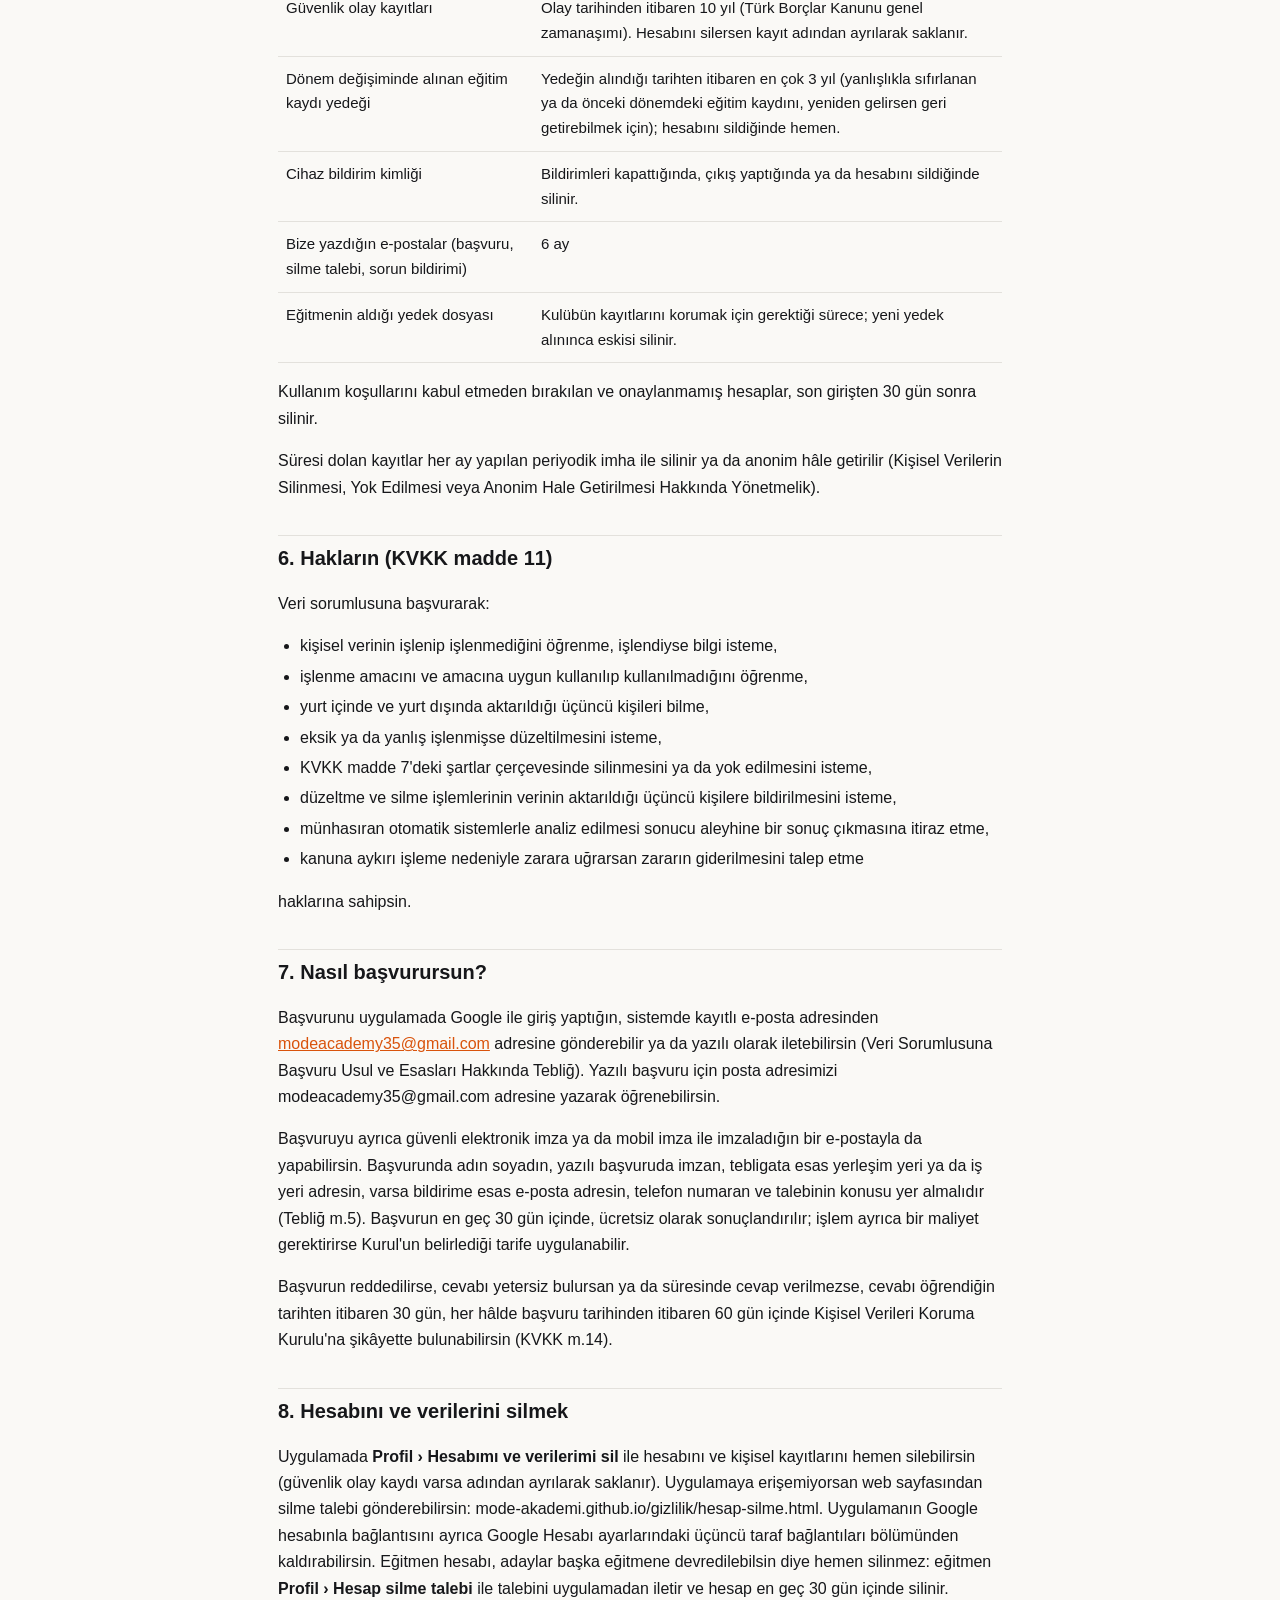
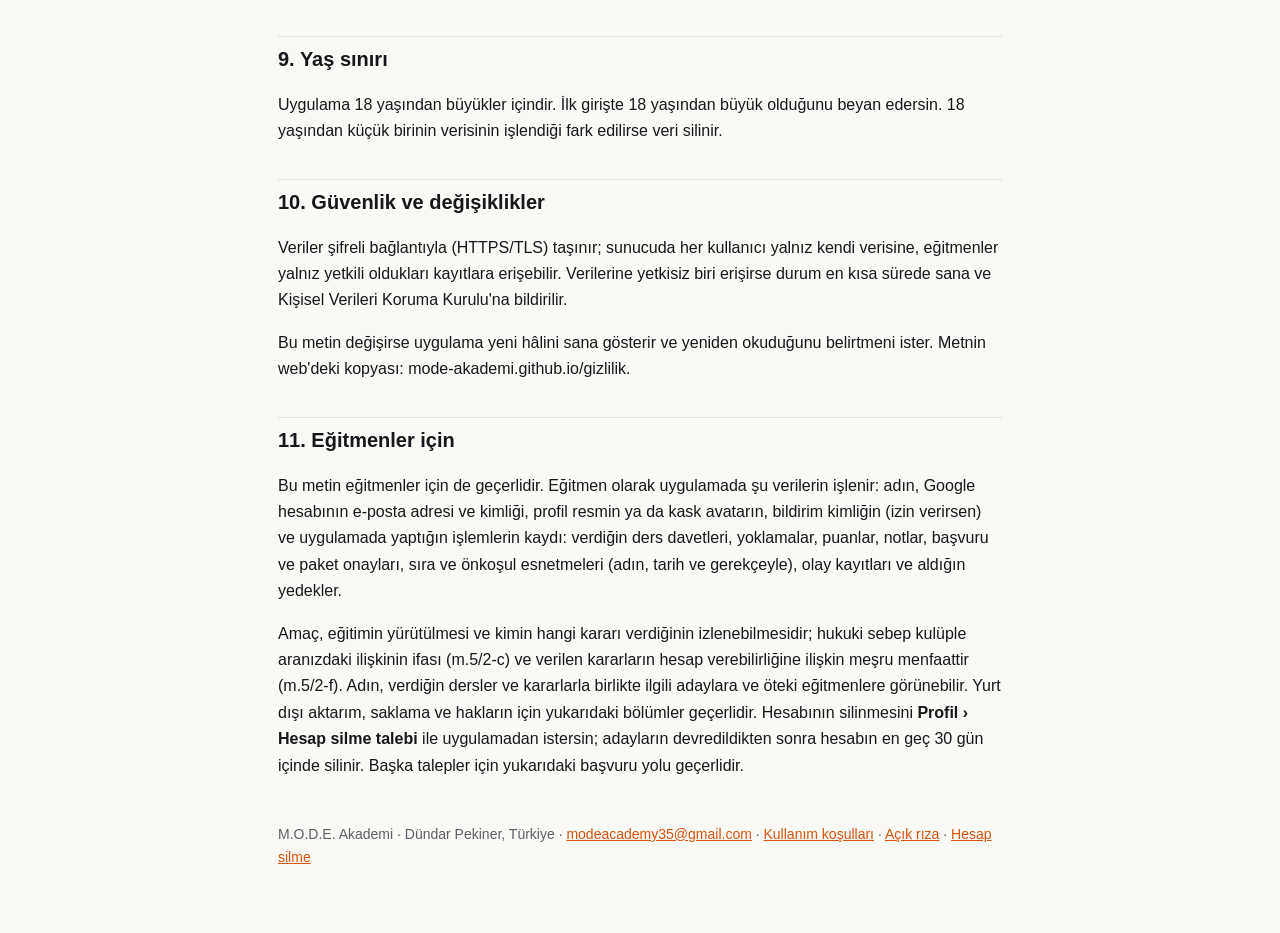
==== commit 5be8259e: "Gizlilik: index.html uygulama aydınlatma metniyle (aydinlatma.js 2026-11-11) birebir; hesap silme sa" ====
--- a/index.html
+++ b/index.html
@@ -1,5 +1,5 @@
 <!doctype html>
-<!-- AVUKAT ONAYI BEKLİYOR — taslak 2026-10-30. KVKK aydınlatma metni güncellemesi (mevzuat denetimi, MOTOR_KULUBU/DENETIM_RAPORU.md). Yayından önce avukat okumalı. -->
+<!-- AVUKAT ONAYI BEKLİYOR — taslak. Metin, uygulama içi aydınlatma metninin (app/www/aydinlatma.js, sürüm 2026-11-11) birebir kopyasıdır; değişiklik önce uygulamada yapılır, sonra buraya aynen taşınır. -->
 <html lang="tr">
 <head>
 <meta charset="utf-8">
@@ -13,124 +13,119 @@
 <header><img src="logo.png" alt="M.O.D.E. Akademi logosu"><div><div class="k">M.O.D.E. Akademi</div><div class="t">Motosiklet sürüş eğitimi</div></div></header>
 
 <h1>Gizlilik Politikası ve Aydınlatma Metni</h1>
-<div class="mu">Son güncelleme: 11 Kasım 2026</div>
+<div class="mu">Sürüm 2026-11-11 · Son güncelleme: 11 Kasım 2026</div>
 <nav><a href="#veriler">Hangi veriler</a><a href="#amac">Amaç ve hukuki sebep</a><a href="#aktarim">Aktarım</a><a href="#sure">Saklama</a><a href="#haklar">Hakların</a><a href="acik-riza.html">Açık rıza</a><a href="kullanim-kosullari.html">Kullanım koşulları</a><a href="hesap-silme.html">Hesabını sil</a></nav>
 
-<div class="box">Bu metin, <b>M.O.D.E. Akademi – Motosiklet</b> mobil uygulamasını (Android paket adı <code>com.modeakademi.app</code>) kullanırken kişisel verilerinin nasıl işlendiğini anlatır. 6698 sayılı Kişisel Verilerin Korunması Kanunu (KVKK) madde 10 ve Aydınlatma Yükümlülüğünün Yerine Getirilmesinde Uyulacak Usul ve Esaslar Hakkında Tebliğ uyarınca hazırlanmıştır. Bu metin bir onay metni değildir; yalnız seni bilgilendirir. İsteğe bağlı duyuru izni için ayrı bir <a href="acik-riza.html">açık rıza metni</a> vardır.</div>
+<h2>Bu metin ne?</h2>
+<p>Bu metin, <b>M.O.D.E. Akademi – Motosiklet</b> uygulamasını kullanırken kişisel verilerinin kim tarafından, hangi amaçla, hangi hukuki sebeple işlendiğini, kimlere aktarıldığını ve haklarını anlatır (6698 sayılı Kişisel Verilerin Korunması Kanunu, KVKK, madde 10). Bir onay metni değildir; yalnız seni bilgilendirir. İsteğe bağlı duyuru izni ayrı bir açık rıza ile istenir.</p>
 
-<h2>1. Veri sorumlusu</h2>
-<p><b>Veri sorumlusu:</b> Dündar Pekiner (M.O.D.E. Akademi), Türkiye<br>
-<b>İletişim ve KVKK başvuruları:</b> <a href="mailto:modeacademy35@gmail.com">modeacademy35@gmail.com</a></p>
-<!-- Unvan, açık adres ve (varsa) KEP adresi veri sorumlusu kararıyla eklenecek (kullanıcı kararı 2026-10-30: şimdilik açık adres yazılmaz). -->
-<p>Aynı bilgiler uygulamada <b>Profil › Künye ve iletişim</b> bölümünde de yer alır.</p>
+<h2>1. Veri sorumlusu ve veri işleyen</h2>
+<p><b>Veri sorumlusu:</b> Dündar Pekiner (M.O.D.E. Akademi), Türkiye. M.O.D.E. Akademi'nin kulüp sahibi olarak verilerinin hangi amaçla ve hangi araçlarla işleneceğine karar verir.</p>
+<p><b>İletişim ve KVKK başvuruları:</b> <a href="mailto:modeacademy35@gmail.com?subject=KVKK%20ba%C5%9Fvurusu">modeacademy35@gmail.com</a></p>
+<p><b>Veri işleyen:</b> Uygulamanın yazılımı, sunucu ayarları ve teknik bakımı, veri sorumlusu adına ve onun talimatıyla çalışan yazılım geliştiricisi tarafından yapılır. Geliştirici verilerini yalnız bu iş için, veri sorumlusunun talimatıyla işler; kendi amacı için kullanmaz.</p>
 
-<h2 id="veriler">2. Hangi verileri, hangi yolla topluyoruz?</h2>
-<p>Verilerin, uygulama üzerinden <b>elektronik ortamda</b>, senin girdiğin bilgilerden ve eğitimin sırasında eğitmenlerin girdiği kayıtlardan toplanır.</p>
-<table>
-<thead><tr><th>Veri kategorisi</th><th>İçerik</th><th>Kaynağı</th></tr></thead>
-<tbody>
-<tr><td>Kimlik</td><td>Ad soyad</td><td>Sen (hesap, ön kayıt) ya da Google ile girersen Google hesabın</td></tr>
-<tr><td>İletişim</td><td>E-posta, telefon, şehir</td><td>Sen (hesap, ön kayıt); Google ile girersen e-posta Google hesabından gelir</td></tr>
-<tr><td>Hesap güvenliği</td><td>Parola (geri çevrilemez özet/hash olarak saklanır; Google ile girersen parola tutulmaz), Google ile girersen Google hesap kimliğin ve profil resminin bağlantısı, giriş kayıtları</td><td>Sen, Google, sistem</td></tr>
-<tr><td>Başvuru bilgileri</td><td>Motor marka ve modeli, sürüş deneyimi süresi, daha önce eğitim alıp almadığın, kendini anlattığın metin, seçtiğin eğitim paketi, 18 yaşından büyük olduğuna dair beyanın, kullanım koşullarını kabul ettiğin tarih ve metin sürümü</td><td>Sen (hesap, ön kayıt)</td></tr>
-<tr><td>Eğitim kayıtları</td><td>Derslere davet ve katılım, yoklama, ders başında eğitmenin işaretlediği ekipman eksikleri (pantolon, ceket, bot, eldiven, kask), istasyon puanları, eğitmen gelişim notları, paket ve bölüm tamamlama onayları, sıra/önkoşul esnetme kayıtları (eğitmenin gerekçesiyle), rozetler, tekrar ders isteklerin (konu, isteğe bağlı notun, tercih ettiğin günler, eğitmenin yanıtı)</td><td>Eğitmenler, sen, sistem</td></tr>
-<tr><td>Güvenlik olay kayıtları</td><td>Eğitim sırasında yaşanan olayın türü ve kısa açıklaması (örneğin düşme, ekipman sorunu), alınan önlem</td><td>Eğitmenler</td></tr>
-<tr><td>Cihaz bildirim kimliği (isteğe bağlı)</td><td>Bildirimlere izin verirsen telefonuna özel bildirim adresi (Firebase Cloud Messaging); yalnız bildirim göndermek için tutulur, bildirimleri kapatınca, çıkış yapınca ya da hesabını silince silinir</td><td>Telefonun, sistem</td></tr>
-<tr><td>Görsel (isteğe bağlı)</td><td>Profil fotoğrafı (küçültülerek sunucuda saklanır; yalnız sen ve eğitmenler görür), kask avatarı ve yarış numarası</td><td>Sen</td></tr>
-<tr><td>Duyuru izni (isteğe bağlı)</td><td>Duyuru izni verip vermediğin, izni verdiğin ya da geri aldığın tarih ve onay metninin sürümü</td><td>Sen</td></tr>
-<tr><td>Teknik bağlantı verisi</td><td>Sunucuya, hava durumu hizmetine ve dokunduğunda açılan dış hizmetlere bağlanırken telefonunun IP adresi ve standart tarayıcı bilgileri; sunucu sağlayıcısının güvenlik ve hata kayıtları</td><td>Telefonun, sistem</td></tr>
-</tbody>
-</table>
-<p><b>Özel nitelikli kişisel veri</b> (sağlık, biyometrik veri vb.) <b>işlenmez.</b> Serbest metin alanlarında (ön kayıttaki tanıtım metni, gelişim notu, tekrar ders notu, olay kaydı) sağlık bilgisi yazılmaması için uyarı vardır; yine de yazılmış bir sağlık bilgisi fark edilirse silinir.</p>
-<p>Uygulama konumunu, rehberini, kamerayı ve mikrofonu <b>kullanmaz</b>. Reklam göstermez, reklam kimliği toplamaz, verilerini satmaz. Fotoğraf seçersen telefonun yalnız seçtiğin fotoğrafı uygulamaya verir. Uygulama, internetsiz çalışabilmek için verilerin bir kopyasını telefonunda da tutar; çıkış yaptığında kişisel kopyalar silinir, uygulamayı kaldırdığında tüm kopya silinir.</p>
+<h2 id="veriler">2. Hangi verileri, nasıl topluyoruz?</h2>
+<p>Verilerin uygulama üzerinden, elektronik ortamda toplanır: senin girdiklerinden, Google ile oturum açtığında Google'ın ilettiklerinden ve eğitimin sırasında eğitmenlerin girdiği kayıtlardan.</p>
+<table><thead>
+<tr><th>Veri kategorisi</th><th>İçerik</th><th>Kaynağı</th></tr></thead><tbody>
+<tr><td>Kimlik</td><td>Ad soyad</td><td>Google hesabın; ön kayıtta sen; eğitmen seni elle eklediyse eğitmen</td></tr>
+<tr><td>İletişim</td><td>E-posta adresi; telefon numarası ve şehir</td><td>E-posta Google hesabından; telefon ve şehir ön kayıtta sen; eğitmen seni elle eklediyse eğitmen (Gmail adresi, telefon)</td></tr>
+<tr><td>Hesap ve giriş</td><td>Uygulama hesap kimliği, Google hesap kimliği, profil resminin bağlantısı, giriş zamanları. Parola tutulmaz: uygulamaya yalnız Google hesabınla girilir.</td><td>Google, sistem</td></tr>
+<tr><td>Başvuru</td><td>Motor marka ve modeli, sürüş deneyimi süresi, daha önce eğitim alıp almadığın, kendini anlattığın metin, seçtiğin eğitim paketi</td><td>Sen (ön kayıt); eğitmen seni elle eklediyse eğitmen (motor bilgisi, paket)</td></tr>
+<tr><td>Onay kayıtları</td><td>18 yaşından büyük olduğuna dair beyan; kullanım koşullarının hangi sürümünü ne zaman kabul ettiğin ve bu metnin hangi sürümünü ne zaman okuduğunu belirttiğin; duyuru izni verme ya da geri alma tarihleri (sunucu saatiyle)</td><td>Sen, sistem</td></tr>
+<tr><td>Eğitim kayıtları</td><td>Ders davetleri ve yanıtların, yoklama, ders başında işaretlenen ekipman eksikleri (pantolon, ceket, bot, eldiven, kask), istasyon puanları, gelişim notları, paket ve bölüm onayları, sıra ve önkoşul esnetme kayıtları (eğitmenin gerekçesiyle), rozetler, tekrar ders isteklerin ve yanıtları</td><td>Eğitmenler, sen, sistem</td></tr>
+<tr><td>Güvenlik olay kaydı</td><td>Eğitim sırasında yaşanan olayın türü ve kısa açıklaması (ör. düşme, ekipman sorunu), alınan önlem</td><td>Eğitmenler</td></tr>
+<tr><td>Görsel (isteğe bağlı)</td><td>Profil fotoğrafı (küçültülerek saklanır), kask avatarı ve yarış numarası</td><td>Sen</td></tr>
+<tr><td>Cihaz bildirim kimliği (isteğe bağlı)</td><td>Bildirimlere izin verirsen telefonuna özel bildirim adresi</td><td>Telefonun (Firebase Cloud Messaging)</td></tr>
+<tr><td>Teknik bağlantı verisi</td><td>Sunucuya ve senin dokunduğun dış hizmetlere (YouTube, Haritalar) bağlanırken IP adresin ve standart cihaz/tarayıcı bilgileri; sunucu sağlayıcısının güvenlik ve hata kayıtları</td><td>Telefonun, sistem</td></tr>
+</tbody></table>
+<p><b>Özel nitelikli kişisel veri (sağlık, biyometrik veri vb.) işlenmez.</b> Serbest metin alanlarında sağlık bilgisi yazılmaması için uyarı vardır; yazılmış bir sağlık bilgisi fark edilirse silinir.</p>
+<p>Uygulama konumunu, rehberini, takvimini, kamerayı ve mikrofonu okumaz; reklam göstermez, reklam kimliği ve analiz verisi toplamaz, verilerini satmaz. İnternetsiz çalışabilmek için verilerinin bir kopyası telefonunda da durur; çıkış yaptığında kişisel kopyalar silinir.</p>
 
 <h2 id="amac">3. Amaçlar ve hukuki sebepler</h2>
-<table>
-<thead><tr><th>Amaç</th><th>Hukuki sebep (KVKK m.5)</th></tr></thead>
-<tbody>
-<tr><td>Hesabını açmak, giriş yapmanı sağlamak, doğrulama kodu ve hizmetle ilgili bildirimleri (ders daveti, onay, saat değişikliği, başvuru sonucu) göndermek</td><td>Sözleşmenin kurulması ve ifası (m.5/2-c)</td></tr>
-<tr><td>Ön kayıt başvurunu değerlendirmek, 18 yaş beyanını ve kullanım koşullarının kabulünü kayda almak, seninle iletişime geçmek, sana uygun eğitim paketini belirlemek</td><td>Sözleşmenin kurulması (m.5/2-c)</td></tr>
-<tr><td>Eğitimini planlamak ve yürütmek, puanlarını, gelişim notlarını, ekipman kontrolünü, tekrar ders isteklerini ve rozetlerini sana ve eğitmenine göstermek</td><td>Sözleşmenin ifası (m.5/2-c)</td></tr>
-<tr><td>Ders yerinin hava durumunu göstermek</td><td>Sözleşmenin ifası (m.5/2-c), meşru menfaat (m.5/2-f)</td></tr>
-<tr><td>Profilinde fotoğraf ya da kask avatarı göstermek (yalnız sen seçersen)</td><td>Sözleşmenin ifası (m.5/2-c): senin kullanmayı seçtiğin bir özellik</td></tr>
+<table><thead>
+<tr><th>Amaç</th><th>Hukuki sebep (KVKK m.5)</th></tr></thead><tbody>
+<tr><td>Hesabını açmak, Google ile girişini sağlamak, hizmetle ilgili bildirimleri (ders daveti, onay, saat değişikliği, başvuru sonucu) göstermek ve göndermek</td><td>Sözleşmenin kurulması ve ifası (m.5/2-c)</td></tr>
+<tr><td>Ön kayıt başvurunu değerlendirmek, 18 yaş beyanını ve kullanım koşullarının kabulünü kayda almak, seninle iletişime geçmek, sana uygun paketi belirlemek</td><td>Sözleşmenin kurulması (m.5/2-c)</td></tr>
+<tr><td>Eğitimini planlamak ve yürütmek; puanlarını, gelişim notlarını, ekipman kontrolünü, tekrar ders isteklerini ve rozetlerini sana ve eğitmenine göstermek</td><td>Sözleşmenin ifası (m.5/2-c)</td></tr>
+<tr><td>Ders yerinin hava durumunu göstermek</td><td>Sözleşmenin ifası (m.5/2-c)</td></tr>
+<tr><td>Profilinde fotoğraf ya da kask avatarı göstermek (yalnız sen seçersen)</td><td>Sözleşmenin ifası (m.5/2-c)</td></tr>
 <tr><td>Eğitimin bittikten ya da eğitmen seni arşive aldıktan sonra kaydını arşivde tutmak: yeniden gelirsen seni ve önceki eğitimini tanıyabilmek, eğitimle ilgili sonradan çıkabilecek soru ve uyuşmazlıklarda kayda dayanabilmek</td><td>Meşru menfaat (m.5/2-f); bir hakkın tesisi, kullanılması veya korunması (m.5/2-e)</td></tr>
-<tr><td>Eğitim güvenliği için olay kaydı tutmak, olası uyuşmazlıklarda hakların tesisi, kullanılması ve korunması</td><td>Meşru menfaat (m.5/2-f), bir hakkın tesisi, kullanılması veya korunması (m.5/2-e)</td></tr>
+<tr><td>Eğitim güvenliği için olay kaydı tutmak; olası uyuşmazlıklarda hakların korunması</td><td>Meşru menfaat (m.5/2-f); bir hakkın tesisi, kullanılması veya korunması (m.5/2-e)</td></tr>
 <tr><td>Kulübün kayıtlarını kaybetmemek için eğitmenin yedek almasına imkân vermek</td><td>Meşru menfaat (m.5/2-f)</td></tr>
 <tr><td>Hizmetin ve hesapların güvenliğini sağlamak, kötüye kullanımı önlemek, şikâyetleri incelemek</td><td>Meşru menfaat (m.5/2-f)</td></tr>
 <tr><td>Yetkili kurumların talepleri ve mevzuattan doğan saklama yükümlülükleri</td><td>Hukuki yükümlülük (m.5/2-ç)</td></tr>
-<tr><td>Kulüp etkinlikleri, yeni dönem ve kampanya duyurularını göndermek (yalnız izin verirsen)</td><td>Açık rıza (m.5/1) ve 6563 sayılı Kanun uyarınca ticari elektronik ileti onayı</td></tr>
-</tbody>
-</table>
-<p>Tablodaki son satır dışındaki amaçlar için <b>açık rızana ihtiyaç yoktur</b>. Duyuru izni <b>isteğe bağlıdır</b>: ön kayıt formunda ve Profil'de ayrı, işaretlenmemiş bir kutuyla istenir; vermemen eğitimini etkilemez; Profil › Duyuru izni bölümünden ya da bize yazarak istediğin zaman geri alabilirsin. Ayrıntılar: <a href="acik-riza.html">Açık rıza metni</a>. Şu an uygulama duyuru ya da kampanya iletisi göndermemektedir; ileride gönderilirse yalnız izin verenlere gönderilir. İleride bunların dışında bir işlem yapmak istersek (örneğin fotoğrafının tanıtımda kullanılması) ayrıca açık rıza isteriz.</p>
+<tr><td>Kulüp etkinlikleri, yeni dönem ve kampanya duyurularını göndermek (yalnız izin verirsen)</td><td>Açık rıza (m.5/1); 6563 sayılı Kanun uyarınca ticari elektronik ileti onayı</td></tr>
+</tbody></table>
+<p>Son satır dışındaki işlemler için açık rızan istenmez. Duyuru izni isteğe bağlıdır, vermemen eğitimini etkilemez ve Profil › Duyuru izni bölümünden istediğin zaman geri alınır. Uygulama şu an duyuru ya da kampanya iletisi göndermemektedir.</p>
 
 <h2 id="aktarim">4. Kimlere aktarılır?</h2>
-<p><b>Yurt içinde:</b> Verilerini M.O.D.E. Akademi eğitmenleri, yalnız eğitimini yürütmek için görür. Uygulamadaki diğer kullanıcılar yalnız adını ve kask avatarını görebilir (örneğin aynı derse katılanlar listesinde). Yasal bir zorunluluk olursa yalnız yetkili kamu kurum ve kuruluşlarıyla paylaşılır.</p>
-<p><b>Eğitmen yedeği:</b> Eğitmenler, kulübün kayıtlarını kaybetmemek için uygulamadaki <b>Yedek al</b> düğmesiyle, görme yetkileri olan kayıtların (adayların adı, e-postası, telefonu, başvuruları, eğitim kayıtları ve notları) bir kopyasını tek bir dosya olarak alabilir. Bu düğme yalnız eğitmen hesaplarında görünür; eğitmen yetkisi uygulamadan verilemez. Uygulama dosyayı oluşturmadan önce eğitmene dosyanın kişisel veri içerdiğini, güvenli bir yerde saklanması ve kimseyle paylaşılmaması gerektiğini gösterir ve onayını ister. Dosya eğitmenin seçtiği yere kaydedilir; eğitmen dosyayı bir bulut hizmetine kaydederse bu, o hizmetin bulunduğu ülkeye aktarım anlamına gelebilir. Bu nedenle yedek dosyası yalnız kulübün kayıtlarını korumak için, eğitmenin kendi cihazında ya da kulübe ait güvenli bir ortamda tutulur.</p>
-<!-- AVUKAT: eğitmen yedek dosyası için kulüp iç kuralı (nerede, ne kadar, kim) yazılı hâle getirilmeli. -->
-<p><b>Yurt dışında (KVKK m.9):</b> Hizmeti sunabilmek için şu hizmet sağlayıcılardan yararlanıyoruz:</p>
-<table>
-<thead><tr><th>Hizmet sağlayıcı</th><th>Ne için, hangi veri</th><th>Nerede</th></tr></thead>
-<tbody>
-<tr><td>Supabase Inc. (altyapısı Amazon Web Services), veri işleyen</td><td>Sunucu ve veritabanı: hesabın ve tüm uygulama verilerin, bağlantı sırasında IP adresin</td><td>İrlanda (Avrupa Birliği)</td></tr>
-<tr><td>Google LLC (Gmail), veri işleyen</td><td>Hesap doğrulama kodu ve şifre sıfırlama e-postalarının gönderilmesi: e-posta adresin ve e-posta içeriği. Bunların dışında e-posta gönderilmez.</td><td>ABD ve Google'ın veri merkezleri</td></tr>
-<tr><td>Google LLC (Google ile oturum açma)</td><td>İsteğe bağlıdır; yalnız "Google ile devam et"i seçersen kullanılır. Google kimliğini doğrular ve uygulamaya adını, e-posta adresini, profil resminin bağlantısını ve Google hesap kimliğini iletir; bunlar hesabınla birlikte saklanır. Google, bu uygulamaya giriş yaptığını öğrenir. Kişiler, takvim, fotoğraflar gibi başka Google verilerine erişmeyiz. E-posta ve parolayla da hesap açabilirsin.</td><td>ABD ve Google'ın veri merkezleri</td></tr>
-<tr><td>Google LLC (Firebase Cloud Messaging), veri işleyen</td><td>İsteğe bağlıdır; yalnız bildirimlere izin verirsen kullanılır. Ders daveti, onay gibi bildirimlerin uygulama kapalıyken telefonuna ulaşması için bildirim metni (adın, ders bilgisi ya da başvuru sonucu gibi bilgiler içerebilir) ve cihaz bildirim kimliği Google'a iletilir. Google Analytics ve reklam kimliği kapalıdır. Bildirimleri Profil › Telefon bildirimleri bölümünden ya da telefonunun ayarlarından istediğin zaman kapatabilirsin.</td><td>ABD ve Google'ın veri merkezleri</td></tr>
-<tr><td>Google LLC (YouTube)</td><td>Eğitim videolarının oynatılması. Uygulama, sen bir videoya dokunana kadar YouTube'a hiçbir bağlantı kurmaz. Dokunduğunda çerezsiz oynatıcı (youtube-nocookie.com) açılır; bu sırada cihazının IP adresi ve tarayıcı bilgileri Google'a ulaşır. Adın, e-postan ya da hesap bilgilerin gönderilmez.</td><td>ABD ve Google'ın veri merkezleri</td></tr>
-<tr><td>Open-Meteo (Open-Meteo.com, İsviçre)</td><td>Hava durumu: ders kartı açıldığında ders yerinin ya da sahanın koordinatı ve ders tarihi; eğitmen saha konumunu ayarlarken yazdığı şehir/ilçe adı. Bu isteklerle birlikte telefonunun IP adresi ve standart tarayıcı bilgileri de Open-Meteo'ya ulaşır. Adın, e-postan ya da hesap bilgilerin gönderilmez. Hava durumu verisi Open-Meteo.com'dan CC BY 4.0 lisansıyla alınır.</td><td>İsviçre (sunucu konumu sağlayıcı tarafından açıklanmıyor)</td></tr>
-<tr><td>Google LLC (Google Haritalar, Google Takvim)</td><td>Yalnız "Haritada aç" ya da "Takvimime ekle"ye dokunursan telefonunda Google'ın sayfası açılır: ders yerinin koordinatı; takvim için ders adı, tarihi, saati, yeri ve eğitmenin adı. Bu sayfalarda Google'ın kendi gizlilik politikası geçerlidir. Dokunmazsan hiçbir şey gönderilmez.</td><td>ABD ve Google'ın veri merkezleri</td></tr>
-<tr><td>Google LLC (Google Play uygulama içi güncelleme)</td><td>Uygulamanın yeni sürümü olup olmadığı telefonundaki Google Play hizmetleri üzerinden sorulur. Uygulama bu sorguya kişisel verini eklemez; Google Play'in kendi koşulları geçerlidir.</td><td>ABD ve Google'ın veri merkezleri</td></tr>
-</tbody>
-</table>
-<!-- AVUKAT ONAYI BEKLİYOR: Eski metindeki "Kurul'un ilan ettiği standart sözleşmelerle yapılır" cümlesi kanıtsız olduğu için kaldırıldı (DENETIM_RAPORU §2.4). Standart sözleşmeler imzalanıp imza tarihinden itibaren 5 iş günü içinde Kurum'a bildirildiğinde aşağıdaki yer tutucu, gerçek yöntem ve tarihlerle değiştirilmeli. -->
-<p><b>Yurt dışına aktarımın dayanağı:</b> Bu aktarımlar KVKK madde 9 ve Kişisel Verilerin Yurt Dışına Aktarılmasına İlişkin Usul ve Esaslar Hakkında Yönetmelik çerçevesinde yapılır. Yurt dışına aktarımlar için gerekli sözleşme ve bildirim süreci veri sorumlusu tarafından yürütülmektedir.</p>
+<p><b>Yurt içinde:</b> Verilerini M.O.D.E. Akademi eğitmenleri yalnız eğitimini yürütmek için görür. Uygulamadaki diğer kullanıcılar yalnız adını ve kask avatarını görebilir (örneğin aynı derse katılanlar listesinde). Veri işleyen yazılım geliştiricisi teknik bakım ve hata giderme için gerektiği ölçüde erişir. Yasal zorunluluk olursa yalnız yetkili kamu kurum ve kuruluşlarıyla paylaşılır.</p>
+<p><b>Eğitmen yedeği:</b> Eğitmenler kulübün kayıtlarını korumak için Yedek al düğmesiyle görme yetkileri olan kayıtların bir kopyasını tek dosya olarak alabilir; dosya eğitmenin cihazında ya da kulübe ait güvenli bir ortamda tutulur.</p>
+<p><b>Yurt dışına (KVKK m.9):</b> Hizmeti sunabilmek için şu sağlayıcılardan yararlanılır:</p>
+<table><thead>
+<tr><th>Sağlayıcı</th><th>Ne için, hangi veri</th><th>Nerede</th></tr></thead><tbody>
+<tr><td>Supabase Pte. Ltd. (Singapur; altyapısı Amazon Web Services), veri işleyen</td><td>Sunucu ve veritabanı: hesabın ve uygulamadaki bütün verilerin, bağlantı sırasında IP adresin, sunucunun güvenlik ve hata kayıtları</td><td>Veritabanı İrlanda'da (Avrupa Birliği, AWS eu-west-1). Supabase'in destek, güvenlik ve izleme için çalıştığı alt işleyenler aracılığıyla ABD'den erişilebilir.</td></tr>
+<tr><td>Google LLC (Google ile oturum açma)</td><td>Uygulamaya giriş yalnız Google hesabıyla yapılır. Kimliğini kendi Google hesabınla doğrudan Google'a doğrularsın; Google bu sırada kendi gizlilik koşullarına göre veri sorumlusudur. Uygulamaya yalnız adın, e-posta adresin, profil resminin bağlantısı ve Google hesap kimliğin iletilir; bunlar Supabase'de saklanır. Kişiler, takvim, fotoğraflar gibi başka Google verilerine erişilmez.</td><td>ABD ve Google'ın veri merkezleri</td></tr>
+<tr><td>Google LLC (Firebase Cloud Messaging), veri işleyen</td><td>İsteğe bağlı; yalnız bildirimlere izin verirsen. Cihaz bildirim kimliği, genel bir bildirim metni ("Yeni bir bildirimin var") ve uygulamanın doğru ekranı açması için bildirim ve konu kimlikleri (rastgele kimlik numaraları; Google bunlardan kim olduğunu bilemez); adın, ders ayrıntısı ya da başvuru sonucu gönderilmez, uygulama içinde gösterilir. Google Analytics ve reklam kimliği kapalıdır.</td><td>ABD ve Google'ın veri merkezleri</td></tr>
+<tr><td>Google LLC (YouTube)</td><td>Yalnız bir eğitim videosuna dokunursan çerezsiz oynatıcı açılır; IP adresin ve cihaz bilgileri Google'a ulaşır. Adın ve hesap bilgilerin gönderilmez.</td><td>ABD ve Google'ın veri merkezleri</td></tr>
+<tr><td>Google LLC (Google Haritalar)</td><td>Yalnız "Haritada aç"a dokunursan ders yerinin koordinatı Google Haritalar'da açılır.</td><td>ABD ve Google'ın veri merkezleri</td></tr>
+<tr><td>Google LLC (Google Play uygulama içi güncelleme)</td><td>Yeni sürüm olup olmadığı telefonundaki Google Play hizmetlerine sorulur; uygulama bu sorguya kişisel verini eklemez.</td><td>ABD ve Google'ın veri merkezleri</td></tr>
+<tr><td>Open-Meteo (Open-Meteo.com)</td><td>Hava durumu sunucumuz üzerinden alınır: Open-Meteo'ya yalnız ders yerinin koordinatı ve tarihi, eğitmenin saha ararken yazdığı şehir/ilçe adı gider. Telefonunun IP adresi, adın ve hesap bilgilerin gönderilmez; bu bilgiler kişisel veri içermez.</td><td>İsviçre</td></tr>
+<tr><td>Google LLC (Gmail), kulübün e-posta hesabı (geçici)</td><td>Kurumsal adres açılana kadar: bize e-postayla yazarsan (KVKK başvurusu, hesap silme talebi, sorun bildirimi) e-posta adresin ve yazdıkların kulübün Gmail hesabında saklanır. Uygulama sana e-posta göndermez (doğrulama ve şifre e-postası yoktur). Bu aktarımın dayanağı aşağıda: Gmail için standart sözleşme imzalanamadığı açıkça yazılmıştır.</td><td>ABD ve Google'ın veri merkezleri</td></tr>
+</tbody></table>
+<p><b>Yurt dışına aktarımın dayanağı:</b> Kişisel verilerin Türkiye dışına aktarılması KVKK madde 9'a tabidir. Kişisel Verileri Koruma Kurulu, Avrupa Birliği ülkeleri dahil hiçbir ülke için yeterlilik kararı vermemiştir. Bu nedenle sürekli aktarımlar için Kurul'un ilan ettiği standart sözleşmelerin kullanılması gerekir. Bu aktarımlar için açık rızana başvurmuyoruz, çünkü açık rıza yalnız arızi (tek seferlik, düzenli olmayan) aktarımlarda kullanılabilir.</p>
+<p><b>Supabase</b> (Supabase Pte. Ltd., Singapur; veritabanı İrlanda'da; destek, güvenlik ve izleme için ABD'deki alt işleyenler) ve <b>Google Firebase Cloud Messaging</b> (ABD): Yurt dışına aktarımlar için gerekli sözleşme ve bildirim süreci veri sorumlusu tarafından yürütülmektedir. Bu metnin tarihinde imzalanmış ve Kurul'a bildirilmiş bir sözleşme <b>yoktur</b>. Sözleşme imzalanınca bu bölümü tarihleriyle güncelleyeceğiz. <b>Gmail:</b> Kulübün geçici e-posta hesabı kişisel (tüketici) bir Gmail hesabıdır; Google bu hesap türü için Kurul'un standart sözleşmesini imzalama imkânı sunmaz. Bu nedenle Gmail'e yapılan aktarım için bugün KVKK madde 9'da sayılan bir güvence yoktur. Kurumsal adres (sunucusu Türkiye'de) açılınca başvuru ve silme talepleri oraya taşınacak ve Gmail kullanımı bırakılacaktır. Bu arada yurt dışına giden veriyi en aza indiriyoruz: telefon bildirimleri genel bir metinle gönderilir, ayrıntı uygulama içinde gösterilir; hava durumu sunucumuz üzerinden alınır, telefonunun IP adresi Open-Meteo'ya gitmez.</p>
+<p><b>Senin başlattığın paylaşımlar:</b> "Takvimime ekle"ye dokunursan ders adı, tarihi, saati, yeri ve eğitmenin adı telefonundaki takvim uygulamasına aktarılır; uygulama takvimini okumaz ve takvim izni istemez. Takvim uygulaman bu kaydı kendi hesabına (ör. Google Takvim) eşitleyebilir; bu durumda o hizmetin koşulları geçerlidir. Karneni paylaştığında da paylaşımı telefonunun paylaşım ekranından sen seçersin.</p>
 
 <h2 id="sure">5. Ne kadar süre saklanır?</h2>
-<table>
-<thead><tr><th>Kayıt</th><th>Saklama süresi</th></tr></thead>
-<tbody>
+<table><thead>
+<tr><th>Kayıt</th><th>Saklama süresi</th></tr></thead><tbody>
 <tr><td>Hesap, profil ve eğitim kayıtları (tekrar ders istekleri, ekipman kayıtları dahil)</td><td>Eğitimin sürdüğü ve hesabın açık olduğu sürece. Eğitimin bitip arşive alındığında aşağıdaki arşiv süresi uygulanır. Hesabını sildiğinde hemen silinir.</td></tr>
 <tr><td>Arşivdeki aday kaydı (eğitimi biten ya da eğitmenin arşive aldığı adayın hesap, profil, iletişim, başvuru ve eğitim kayıtları, bildirimleri)</td><td>Arşive alındığın tarihten itibaren 3 yıl. Bu sürede kayıtların silinmez; yeniden gelirsen eğitmenin seni tanır ve arşivden çıkarabilir, o zaman süre yeniden başlar. 3 yıl dolunca hesabın ve kayıtların bir sonraki aylık imhada silinir. Arşivdeyken de Profil › Hesabımı ve verilerimi sil ile hesabını hemen silebilirsin.</td></tr>
 <tr><td>Onay ve izin geçmişi (18 yaş beyanı, kullanım koşulları ve aydınlatma metni sürümleri, duyuru izni tarihleri)</td><td>Hesabın açık olduğu sürece. Hesabını sildiğinde hemen silinir.</td></tr>
 <tr><td>Bekleyen (karara bağlanmamış) ön kayıt başvurusu</td><td>Başvuru tarihinden itibaren 1 yıl; sonra silinir, istersen yeniden başvurabilirsin. Arşivdeki bir adayın yeni başvurusu arşiv süresince saklanır.</td></tr>
-<tr><td>Reddedilen ön kayıt başvurusu</td><td>Karar tarihinden itibaren 1 yıl (yeniden başvurunu değerlendirebilmek için), sonra silinir.</td></tr>
+<tr><td>Reddedilen ön kayıt başvurusu</td><td>Karar tarihinden itibaren 1 yıl, sonra silinir.</td></tr>
 <tr><td>Onaylanan ön kayıt başvurusu</td><td>Hesabın açık olduğu sürece; karar tarihinden 1 yıl sonra formdaki serbest metin ve iletişim bilgisi kopyaları silinir, paket ve karar tarihi kalır. Arşivdeysen arşiv süresi uygulanır.</td></tr>
 <tr><td>Uygulama içi bildirimler</td><td>Okunmuşsa 6 ay, okunmamışsa 1 yıl; arşivdeysen arşiv süresi sonunda; hesabını sildiğinde hemen.</td></tr>
-<tr><td>Güvenlik olay kayıtları</td><td>Olay tarihinden itibaren 10 yıl (Türk Borçlar Kanunu'ndaki genel zamanaşımı süresi). Hesabını silersen kayıt hesabınla bağlantısı kaldırılarak saklanır.</td></tr>
-<tr><td>Gönderilen e-postaların kaydı</td><td>Gönderimden itibaren en çok 6 ay. Hesabını sildiğinde sana ait kayıtlar hemen silinir.</td></tr>
-<tr><td>Dönem değişiminde alınan eğitim kaydı yedeği</td><td>Yedeğin alındığı tarihten itibaren en çok 3 yıl (yanlışlıkla sıfırlanan ya da önceki dönemdeki eğitim kaydını, yeniden gelirsen geri getirebilmek için); süre dolunca bir sonraki aylık imhada silinir. Hesabını sildiğinde hemen silinir.</td></tr>
-<tr><td>Cihaz bildirim kimliği</td><td>Bildirimleri kapattığında, çıkış yaptığında ya da hesabını sildiğinde silinir; geçersiz hâle gelen kimlik ilk gönderim denemesinde silinir.</td></tr>
-<tr><td>Eğitmenin aldığı yedek dosyası</td><td>Eğitmenin sorumluluğunda, kulübün kayıtlarını korumak için gerektiği sürece; yeni yedek alındığında eskisi silinir. Hesap silme talebin eğitmenlere de iletilir.</td></tr>
-</tbody>
-</table>
-<!-- AVUKAT / VERİ SORUMLUSU: tekrar ders istekleri (lesson_requests) için ayrı saklama süresi kararlaştırılırsa bu tabloya ve periyodik imhaya eklenmeli (DENETIM_RAPORU düzeltme #11). -->
-<p>Süresi dolan kayıtlar, Kişisel Verilerin Silinmesi, Yok Edilmesi veya Anonim Hale Getirilmesi Hakkında Yönetmelik uyarınca her ay yapılan periyodik imha ile silinir ya da anonim hâle getirilir.</p>
+<tr><td>Güvenlik olay kayıtları</td><td>Olay tarihinden itibaren 10 yıl (Türk Borçlar Kanunu genel zamanaşımı). Hesabını silersen kayıt adından ayrılarak saklanır.</td></tr>
+<tr><td>Dönem değişiminde alınan eğitim kaydı yedeği</td><td>Yedeğin alındığı tarihten itibaren en çok 3 yıl (yanlışlıkla sıfırlanan ya da önceki dönemdeki eğitim kaydını, yeniden gelirsen geri getirebilmek için); hesabını sildiğinde hemen.</td></tr>
+<tr><td>Cihaz bildirim kimliği</td><td>Bildirimleri kapattığında, çıkış yaptığında ya da hesabını sildiğinde silinir.</td></tr>
+<tr><td>Bize yazdığın e-postalar (başvuru, silme talebi, sorun bildirimi)</td><td>6 ay</td></tr>
+<tr><td>Eğitmenin aldığı yedek dosyası</td><td>Kulübün kayıtlarını korumak için gerektiği sürece; yeni yedek alınınca eskisi silinir.</td></tr>
+</tbody></table>
+<p>Kullanım koşullarını kabul etmeden bırakılan ve onaylanmamış hesaplar, son girişten 30 gün sonra silinir.</p>
+<p>Süresi dolan kayıtlar her ay yapılan periyodik imha ile silinir ya da anonim hâle getirilir (Kişisel Verilerin Silinmesi, Yok Edilmesi veya Anonim Hale Getirilmesi Hakkında Yönetmelik).</p>
 
-<h2>6. Güvenlik</h2>
-<p>Veriler şifreli bağlantıyla (HTTPS/TLS) taşınır. Sunucuda satır düzeyinde erişim kuralları vardır: her kullanıcı yalnız kendi verisine, eğitmenler yalnız yetkili oldukları kayıtlara erişebilir. Parolalar geri çevrilemez biçimde saklanır. Telefon bildirimleri kilit ekranında içeriği gizlenecek biçimde gönderilir; telefonunun bildirim ayarları da buna karar verir. Verilerine yetkisiz biri erişirse, durumu en kısa sürede sana ve Kişisel Verileri Koruma Kurulu'na bildiririz.</p>
+<h2 id="haklar">6. Hakların (KVKK madde 11)</h2>
+<p>Veri sorumlusuna başvurarak:</p><ul>
+<li>kişisel verinin işlenip işlenmediğini öğrenme, işlendiyse bilgi isteme,</li>
+<li>işlenme amacını ve amacına uygun kullanılıp kullanılmadığını öğrenme,</li>
+<li>yurt içinde ve yurt dışında aktarıldığı üçüncü kişileri bilme,</li>
+<li>eksik ya da yanlış işlenmişse düzeltilmesini isteme,</li>
+<li>KVKK madde 7'deki şartlar çerçevesinde silinmesini ya da yok edilmesini isteme,</li>
+<li>düzeltme ve silme işlemlerinin verinin aktarıldığı üçüncü kişilere bildirilmesini isteme,</li>
+<li>münhasıran otomatik sistemlerle analiz edilmesi sonucu aleyhine bir sonuç çıkmasına itiraz etme,</li>
+<li>kanuna aykırı işleme nedeniyle zarara uğrarsan zararın giderilmesini talep etme</li></ul><p>haklarına sahipsin.</p>
 
-<h2>7. Yaş sınırı</h2>
-<p>Uygulama 18 yaşından büyükler içindir. Hesap açarken ve ön kayıtta 18 yaşından büyük olduğunu beyan edersin. 18 yaşından küçükler hesap açmamalı ve ön kayıt yapmamalıdır. 18 yaşından küçük birinin verisinin işlendiğini fark edersek bu veriyi sileriz.</p>
+<h2 id="basvuru">7. Nasıl başvurursun?</h2>
+<p>Başvurunu uygulamada Google ile giriş yaptığın, sistemde kayıtlı e-posta adresinden <a href="mailto:modeacademy35@gmail.com?subject=KVKK%20ba%C5%9Fvurusu">modeacademy35@gmail.com</a> adresine gönderebilir ya da yazılı olarak iletebilirsin (Veri Sorumlusuna Başvuru Usul ve Esasları Hakkında Tebliğ). Yazılı başvuru için posta adresimizi modeacademy35@gmail.com adresine yazarak öğrenebilirsin.</p>
+<p>Başvuruyu ayrıca güvenli elektronik imza ya da mobil imza ile imzaladığın bir e-postayla da yapabilirsin. Başvurunda adın soyadın, yazılı başvuruda imzan, tebligata esas yerleşim yeri ya da iş yeri adresin, varsa bildirime esas e-posta adresin, telefon numaran ve talebinin konusu yer almalıdır (Tebliğ m.5). Başvurun en geç 30 gün içinde, ücretsiz olarak sonuçlandırılır; işlem ayrıca bir maliyet gerektirirse Kurul'un belirlediği tarife uygulanabilir.</p>
+<p>Başvurun reddedilirse, cevabı yetersiz bulursan ya da süresinde cevap verilmezse, cevabı öğrendiğin tarihten itibaren 30 gün, her hâlde başvuru tarihinden itibaren 60 gün içinde Kişisel Verileri Koruma Kurulu'na şikâyette bulunabilirsin (KVKK m.14).</p>
 
-<h2 id="haklar">8. Hakların (KVKK madde 11)</h2>
-<p>Dilediğin zaman bize başvurarak şunları isteyebilirsin:</p>
-<ul>
-<li>Kişisel verinin işlenip işlenmediğini öğrenmek, işlendiyse buna ilişkin bilgi istemek,</li>
-<li>İşlenme amacını ve amacına uygun kullanılıp kullanılmadığını öğrenmek,</li>
-<li>Yurt içinde ya da yurt dışında aktarıldığı üçüncü kişileri bilmek,</li>
-<li>Eksik ya da yanlış işlenmişse düzeltilmesini istemek,</li>
-<li>KVKK madde 7'deki şartlar çerçevesinde silinmesini ya da yok edilmesini istemek,</li>
-<li>Düzeltme ve silme işlemlerinin, verinin aktarıldığı üçüncü kişilere bildirilmesini istemek,</li>
-<li>Münhasıran otomatik sistemlerle analiz edilmesi sonucu aleyhine bir sonuç çıkmasına itiraz etmek,</li>
-<li>Kanuna aykırı işleme nedeniyle zarara uğramışsan zararın giderilmesini talep etmek.</li>
-</ul>
-<p><b>Nasıl başvurulur?</b> Başvurunu yazılı olarak ya da <b>hesabına kayıtlı e-posta adresinden</b> <a href="mailto:modeacademy35@gmail.com">modeacademy35@gmail.com</a> adresine gönderebilirsin (Veri Sorumlusuna Başvuru Usul ve Esasları Hakkında Tebliğ). Başvurunda adın soyadın, iletişim bilgilerin ve talebin açıkça yer almalıdır. Başvurunu en geç <b>30 gün</b> içinde, ücretsiz olarak sonuçlandırırız. İşlem ayrıca bir maliyet gerektirirse Kurul'un belirlediği tarife uygulanabilir.</p>
-<p>Başvurun reddedilirse, cevabı yetersiz bulursan ya da süresinde cevap verilmezse, cevabı öğrendiğin tarihten itibaren 30 gün, her hâlde başvuru tarihinden itibaren 60 gün içinde <b>Kişisel Verileri Koruma Kurulu'na şikâyette</b> bulunabilirsin (KVKK m.14).</p>
+<h2 id="silme">8. Hesabını ve verilerini silmek</h2>
+<p>Uygulamada <b>Profil › Hesabımı ve verilerimi sil</b> ile hesabını ve kişisel kayıtlarını hemen silebilirsin (güvenlik olay kaydı varsa adından ayrılarak saklanır). Uygulamaya erişemiyorsan web sayfasından silme talebi gönderebilirsin: mode-akademi.github.io/gizlilik/hesap-silme.html. Uygulamanın Google hesabınla bağlantısını ayrıca Google Hesabı ayarlarındaki üçüncü taraf bağlantıları bölümünden kaldırabilirsin. Eğitmen hesabı, adaylar başka eğitmene devredilebilsin diye hemen silinmez: eğitmen <b>Profil › Hesap silme talebi</b> ile talebini uygulamadan iletir ve hesap en geç 30 gün içinde silinir.</p>
 
-<h2>9. Hesabını ve verilerini silmek</h2>
-<p>Uygulamada <b>Profil → Hesabımı ve verilerimi sil</b> adımlarıyla hesabını ve kişisel kayıtlarını hemen silebilirsin. Uygulamaya erişemiyorsan <a href="hesap-silme.html">web üzerinden silme talebi</a> gönderebilirsin. Eğitmen hesapları uygulamadan silinemez; eğitmenler silme talebini e-postayla iletir.</p>
+<h2>9. Yaş sınırı</h2>
+<p>Uygulama 18 yaşından büyükler içindir. İlk girişte 18 yaşından büyük olduğunu beyan edersin. 18 yaşından küçük birinin verisinin işlendiği fark edilirse veri silinir.</p>
 
-<h2>10. Değişiklikler</h2>
-<p>Bu metni güncellersek yeni hâlini bu sayfada, güncelleme tarihiyle yayınlarız. Uygulamadaki <b>Profil › Künye ve iletişim › Gizlilik ve KVKK</b> bağlantısı her zaman bu sayfanın güncel hâlini açar. Duyuru izni gibi rızana dayanan bir işlemin kapsamı değişirse rızanı yeniden isteriz.</p>
+<h2>10. Güvenlik ve değişiklikler</h2>
+<p>Veriler şifreli bağlantıyla (HTTPS/TLS) taşınır; sunucuda her kullanıcı yalnız kendi verisine, eğitmenler yalnız yetkili oldukları kayıtlara erişebilir. Verilerine yetkisiz biri erişirse durum en kısa sürede sana ve Kişisel Verileri Koruma Kurulu'na bildirilir.</p>
+<p>Bu metin değişirse uygulama yeni hâlini sana gösterir ve yeniden okuduğunu belirtmeni ister. Metnin web'deki kopyası: mode-akademi.github.io/gizlilik.</p>
+
+<h2 id="egitmenler">11. Eğitmenler için</h2>
+<p>Bu metin eğitmenler için de geçerlidir. Eğitmen olarak uygulamada şu verilerin işlenir: adın, Google hesabının e-posta adresi ve kimliği, profil resmin ya da kask avatarın, bildirim kimliğin (izin verirsen) ve uygulamada yaptığın işlemlerin kaydı: verdiğin ders davetleri, yoklamalar, puanlar, notlar, başvuru ve paket onayları, sıra ve önkoşul esnetmeleri (adın, tarih ve gerekçeyle), olay kayıtları ve aldığın yedekler.</p>
+<p>Amaç, eğitimin yürütülmesi ve kimin hangi kararı verdiğinin izlenebilmesidir; hukuki sebep kulüple aranızdaki ilişkinin ifası (m.5/2-c) ve verilen kararların hesap verebilirliğine ilişkin meşru menfaattir (m.5/2-f). Adın, verdiğin dersler ve kararlarla birlikte ilgili adaylara ve öteki eğitmenlere görünebilir. Yurt dışı aktarım, saklama ve hakların için yukarıdaki bölümler geçerlidir. Hesabının silinmesini <b>Profil › Hesap silme talebi</b> ile uygulamadan istersin; adayların devredildikten sonra hesabın en geç 30 gün içinde silinir. Başka talepler için yukarıdaki başvuru yolu geçerlidir.</p>
 
 <footer>M.O.D.E. Akademi · Dündar Pekiner, Türkiye · <a href="mailto:modeacademy35@gmail.com">modeacademy35@gmail.com</a> · <a href="kullanim-kosullari.html">Kullanım koşulları</a> · <a href="acik-riza.html">Açık rıza</a> · <a href="hesap-silme.html">Hesap silme</a></footer>
 </div></body>
